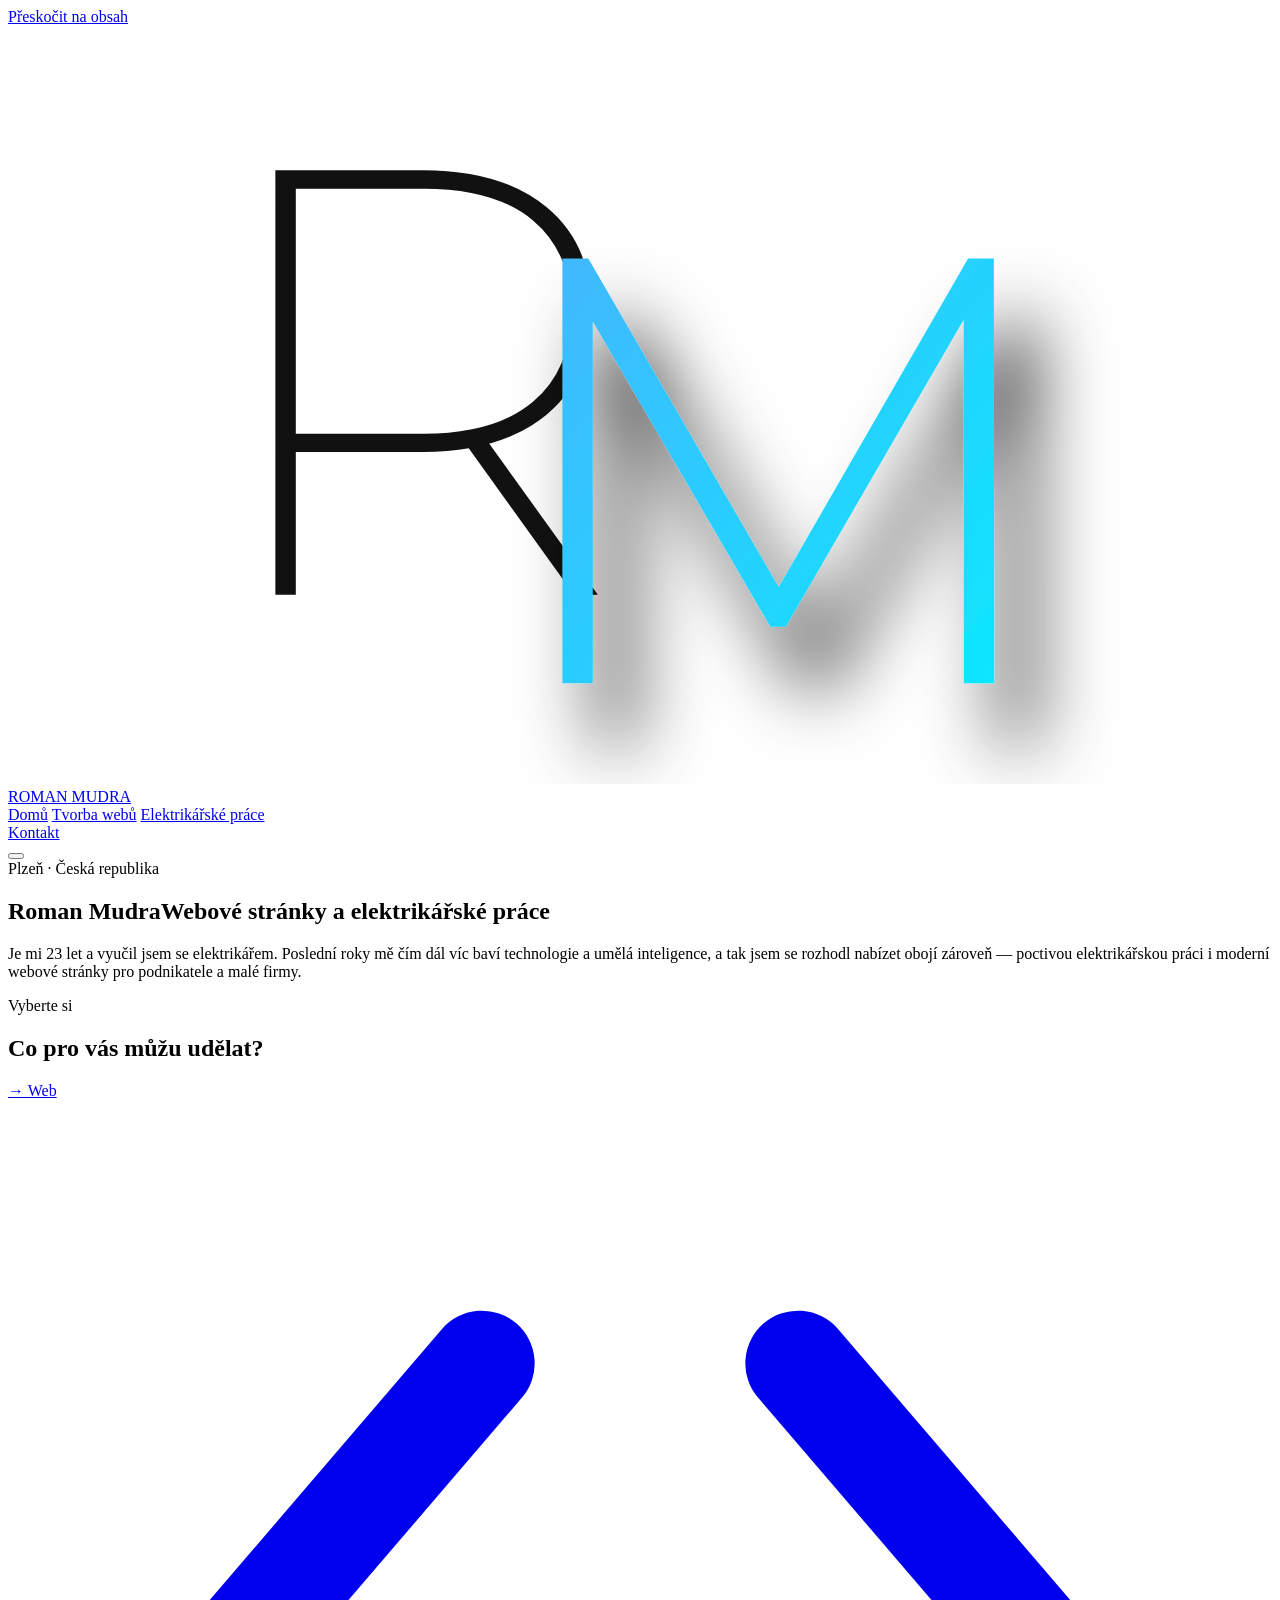
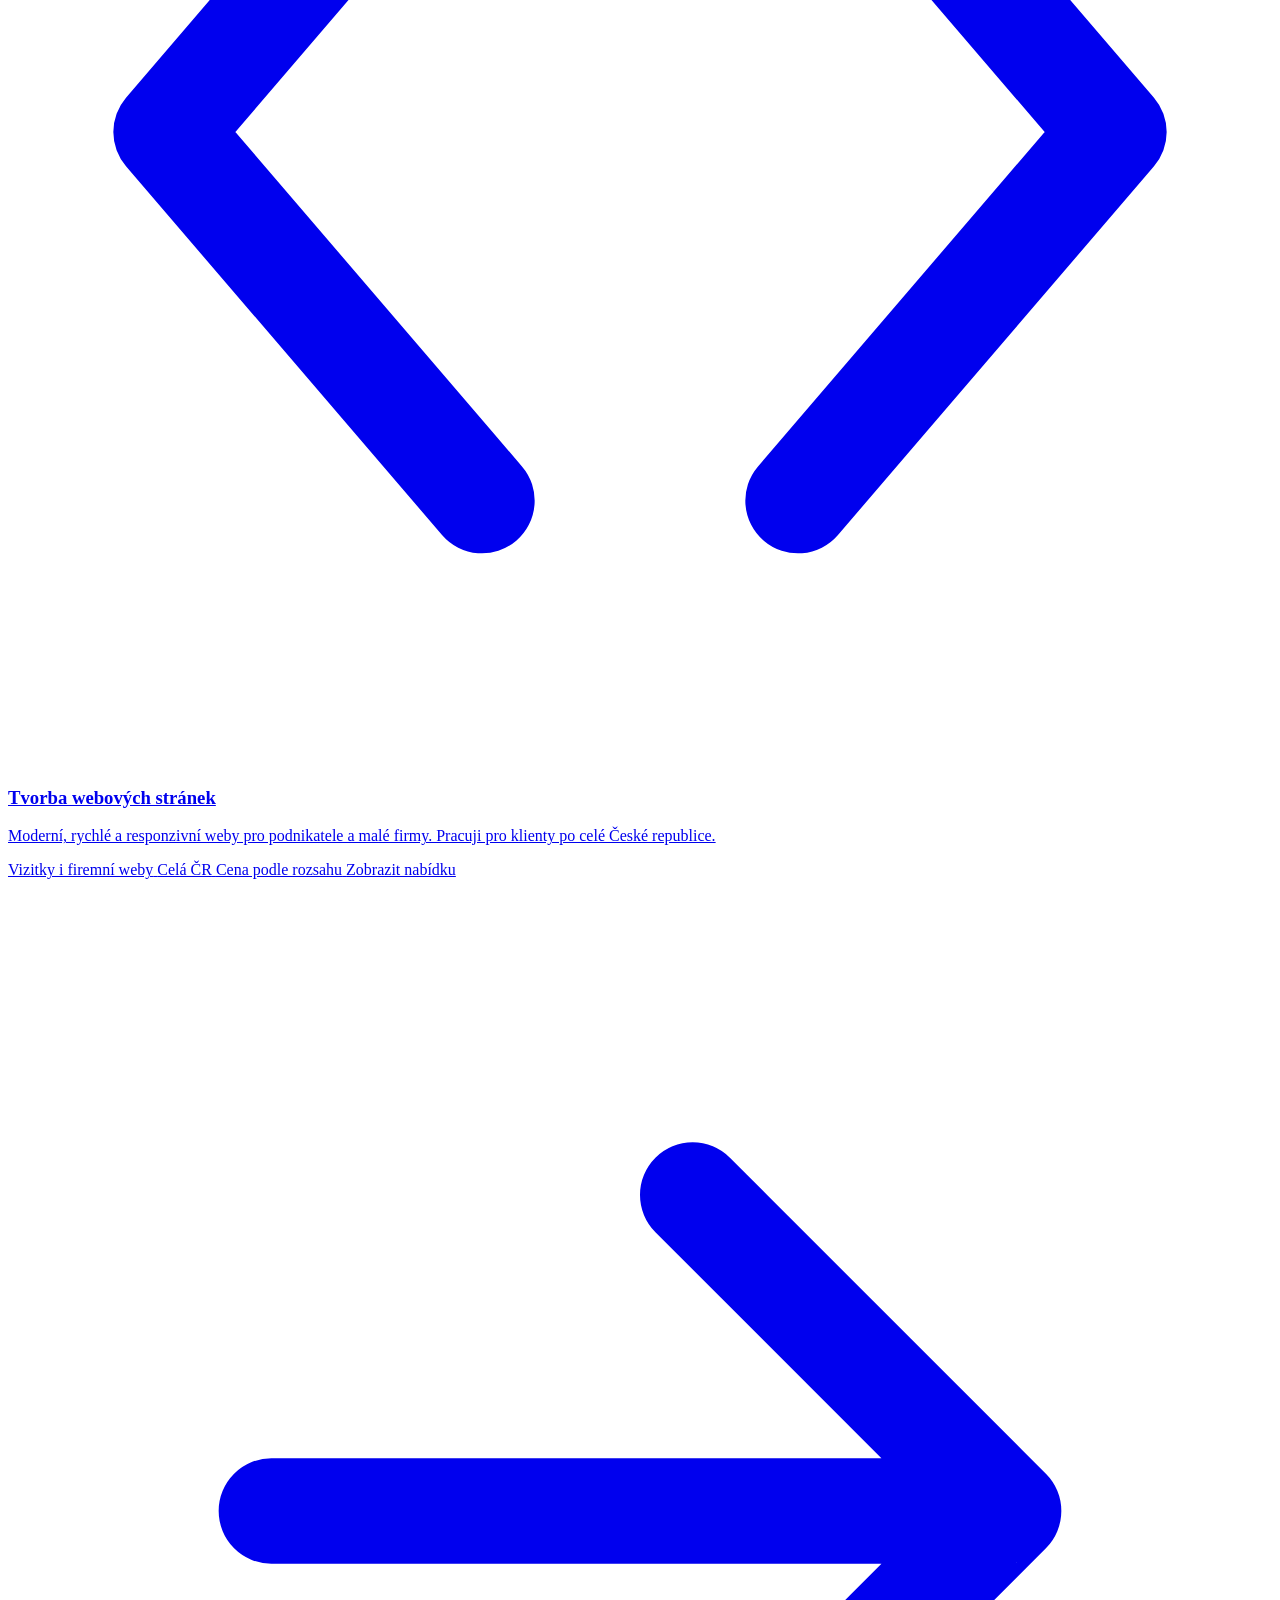
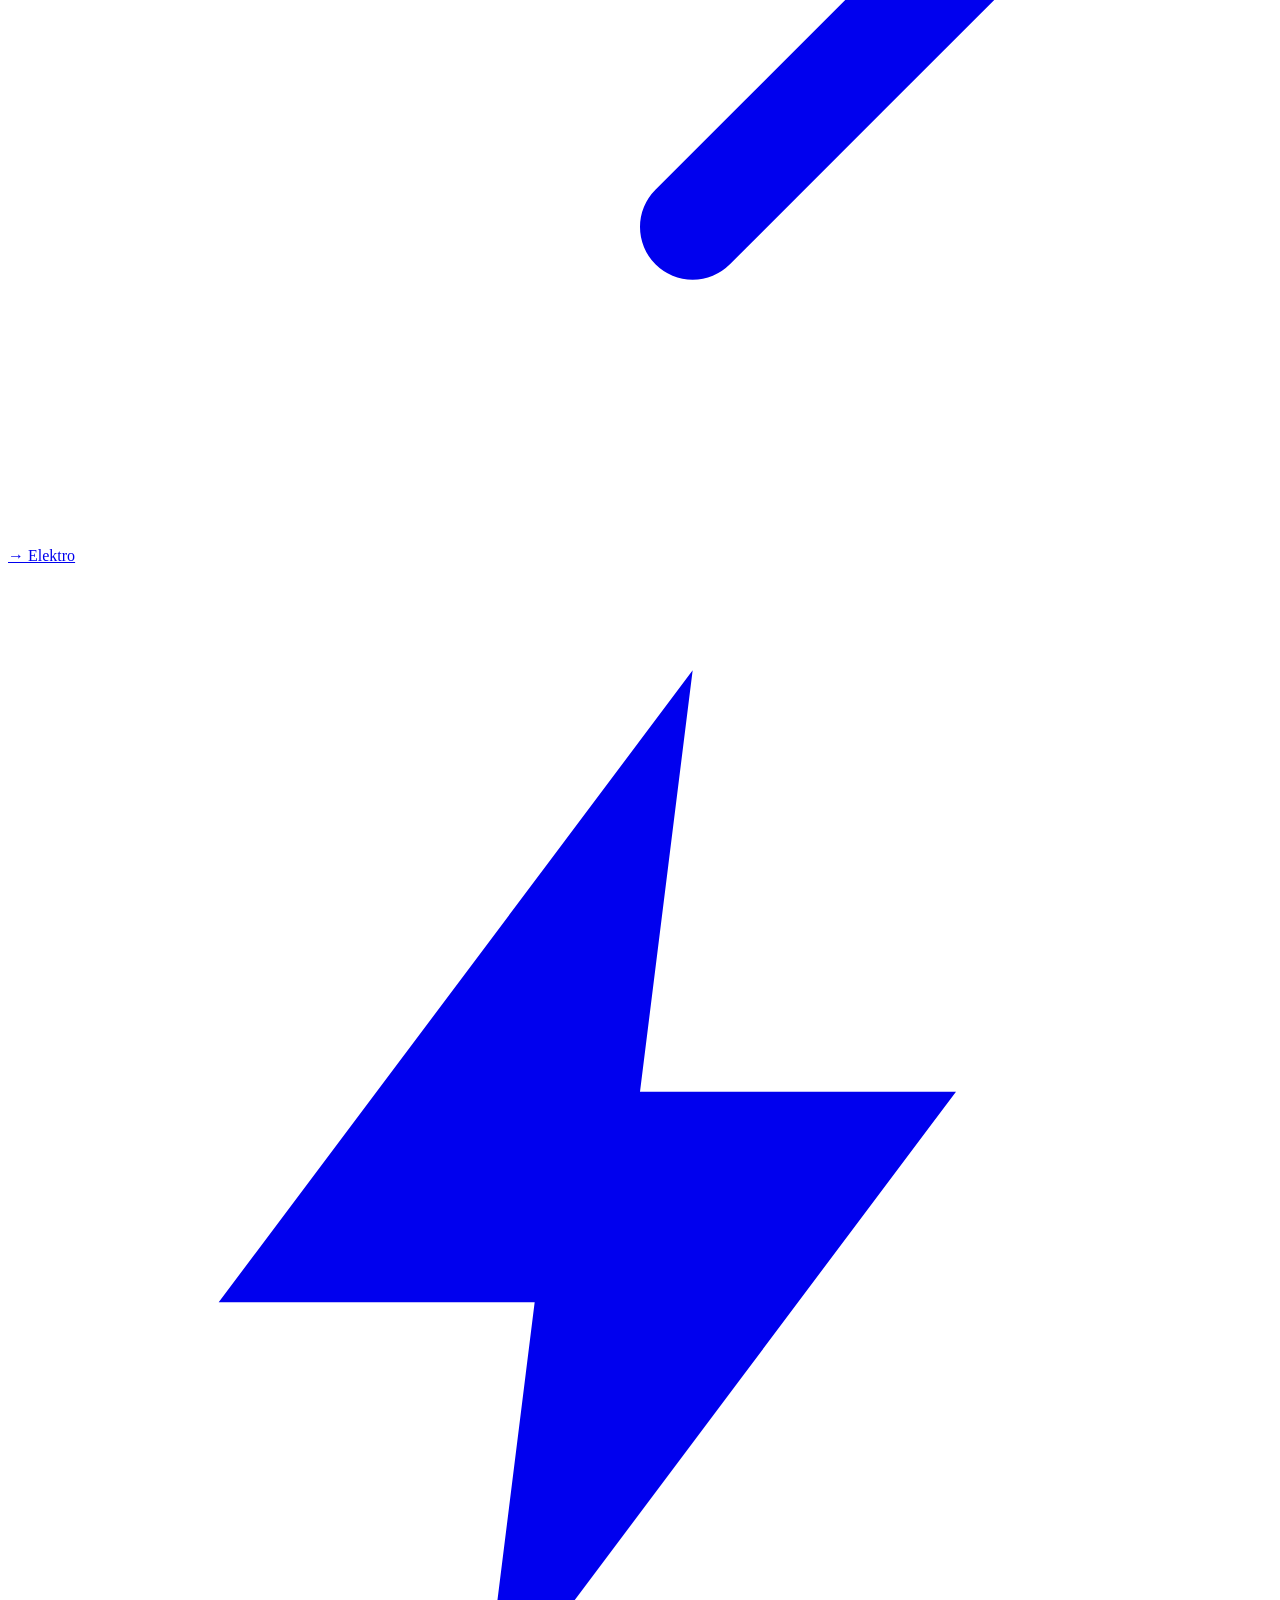
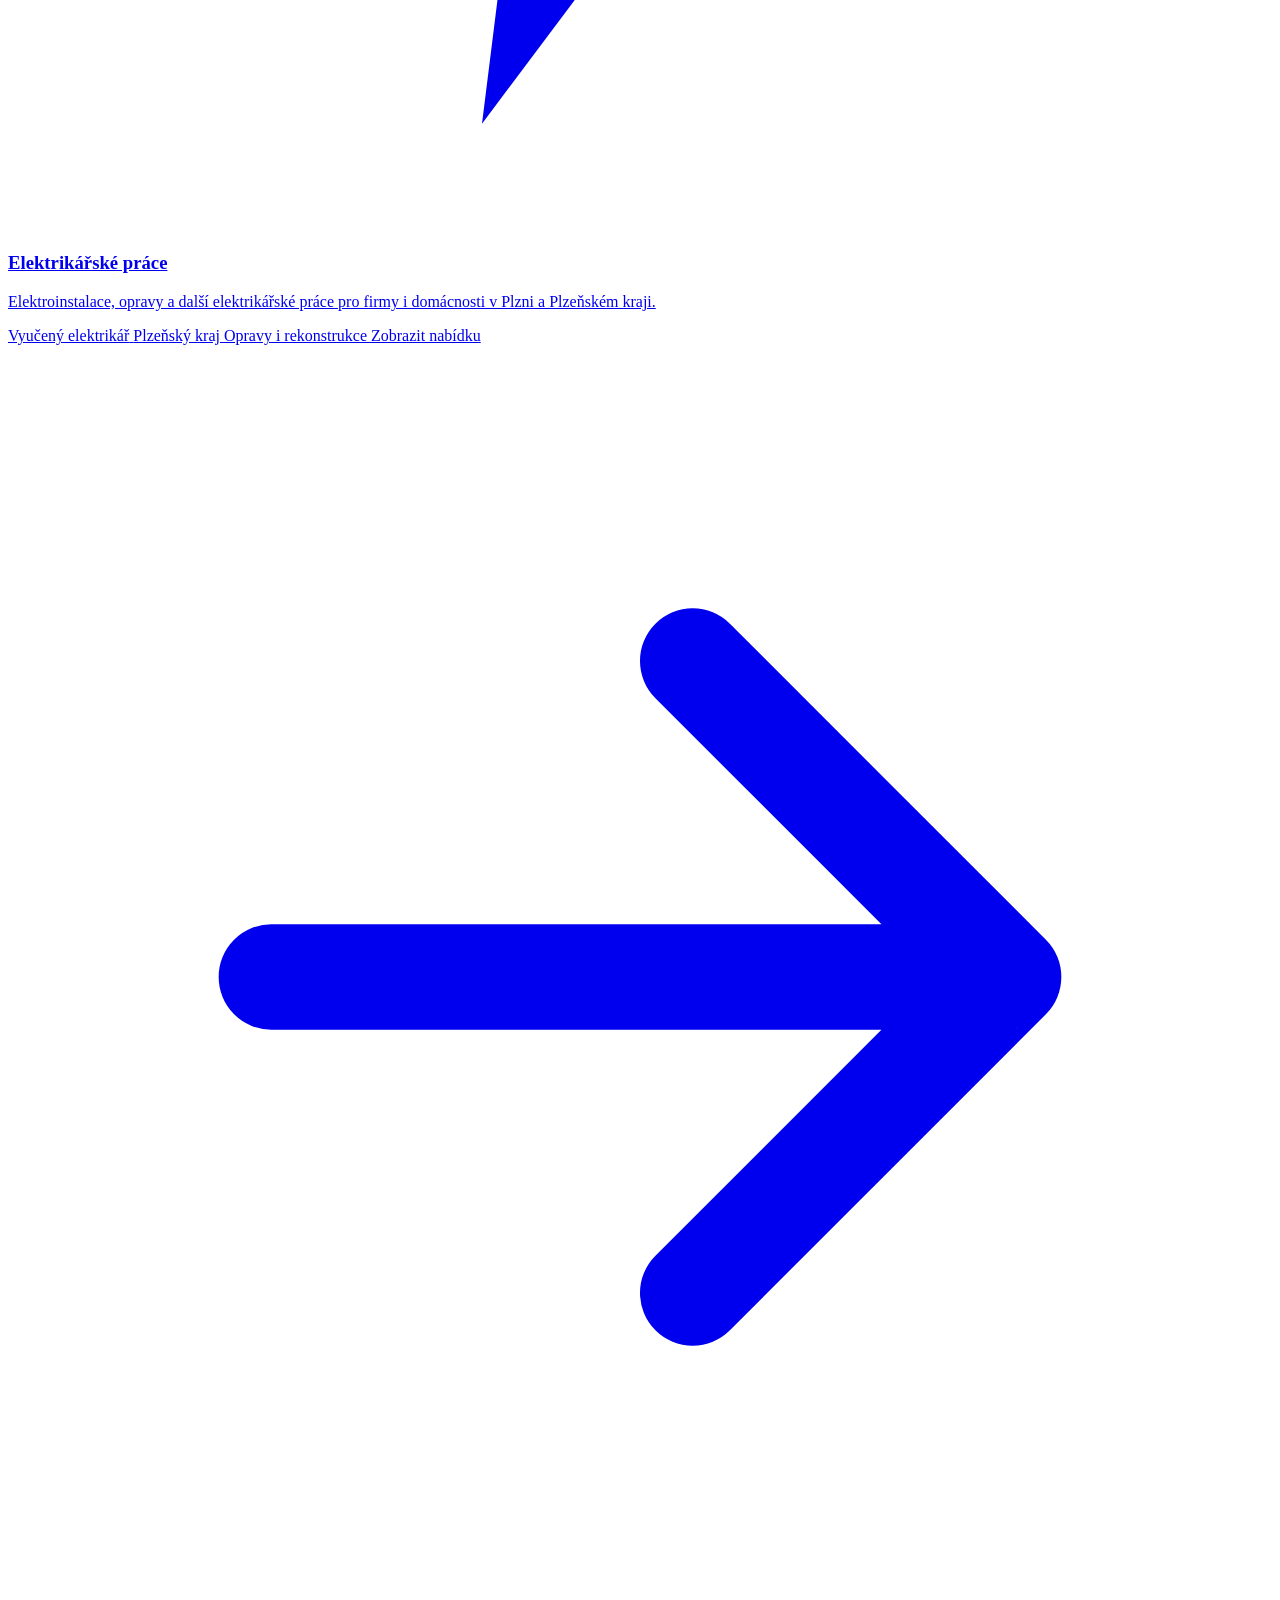
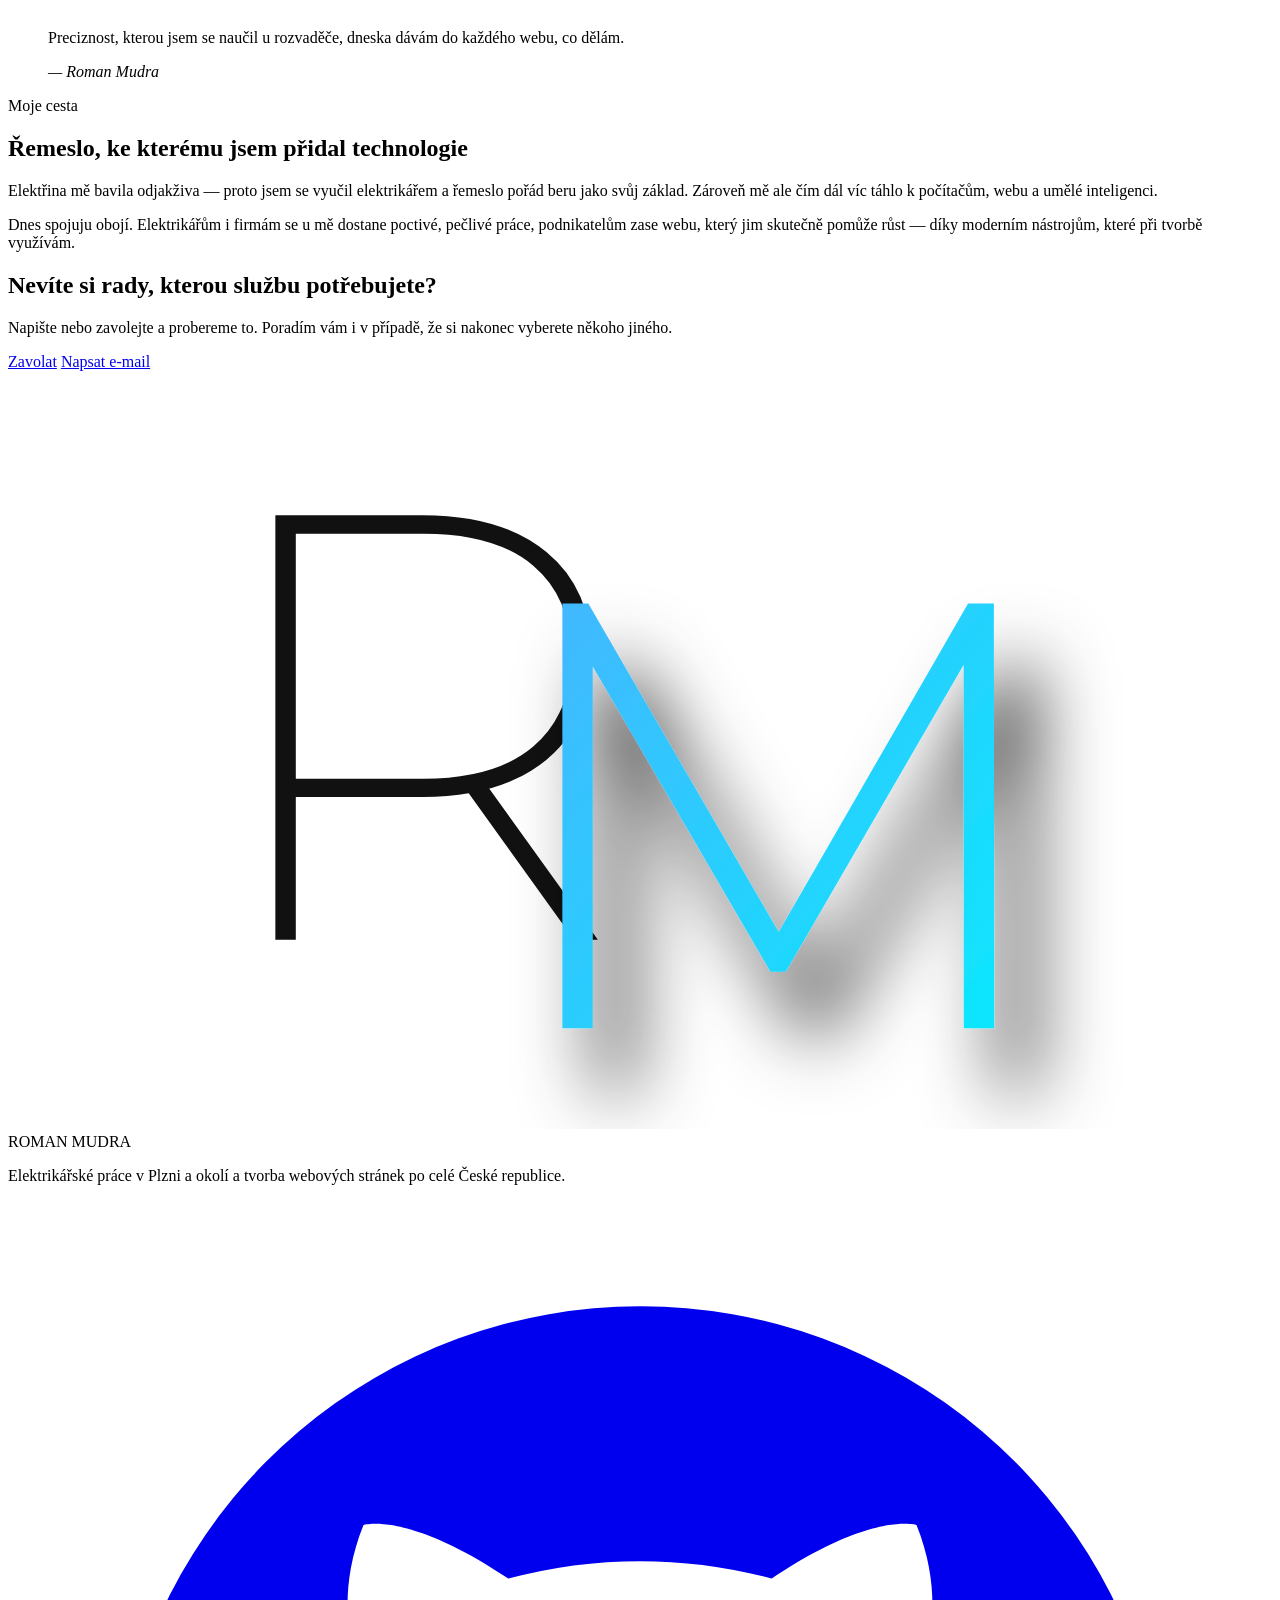
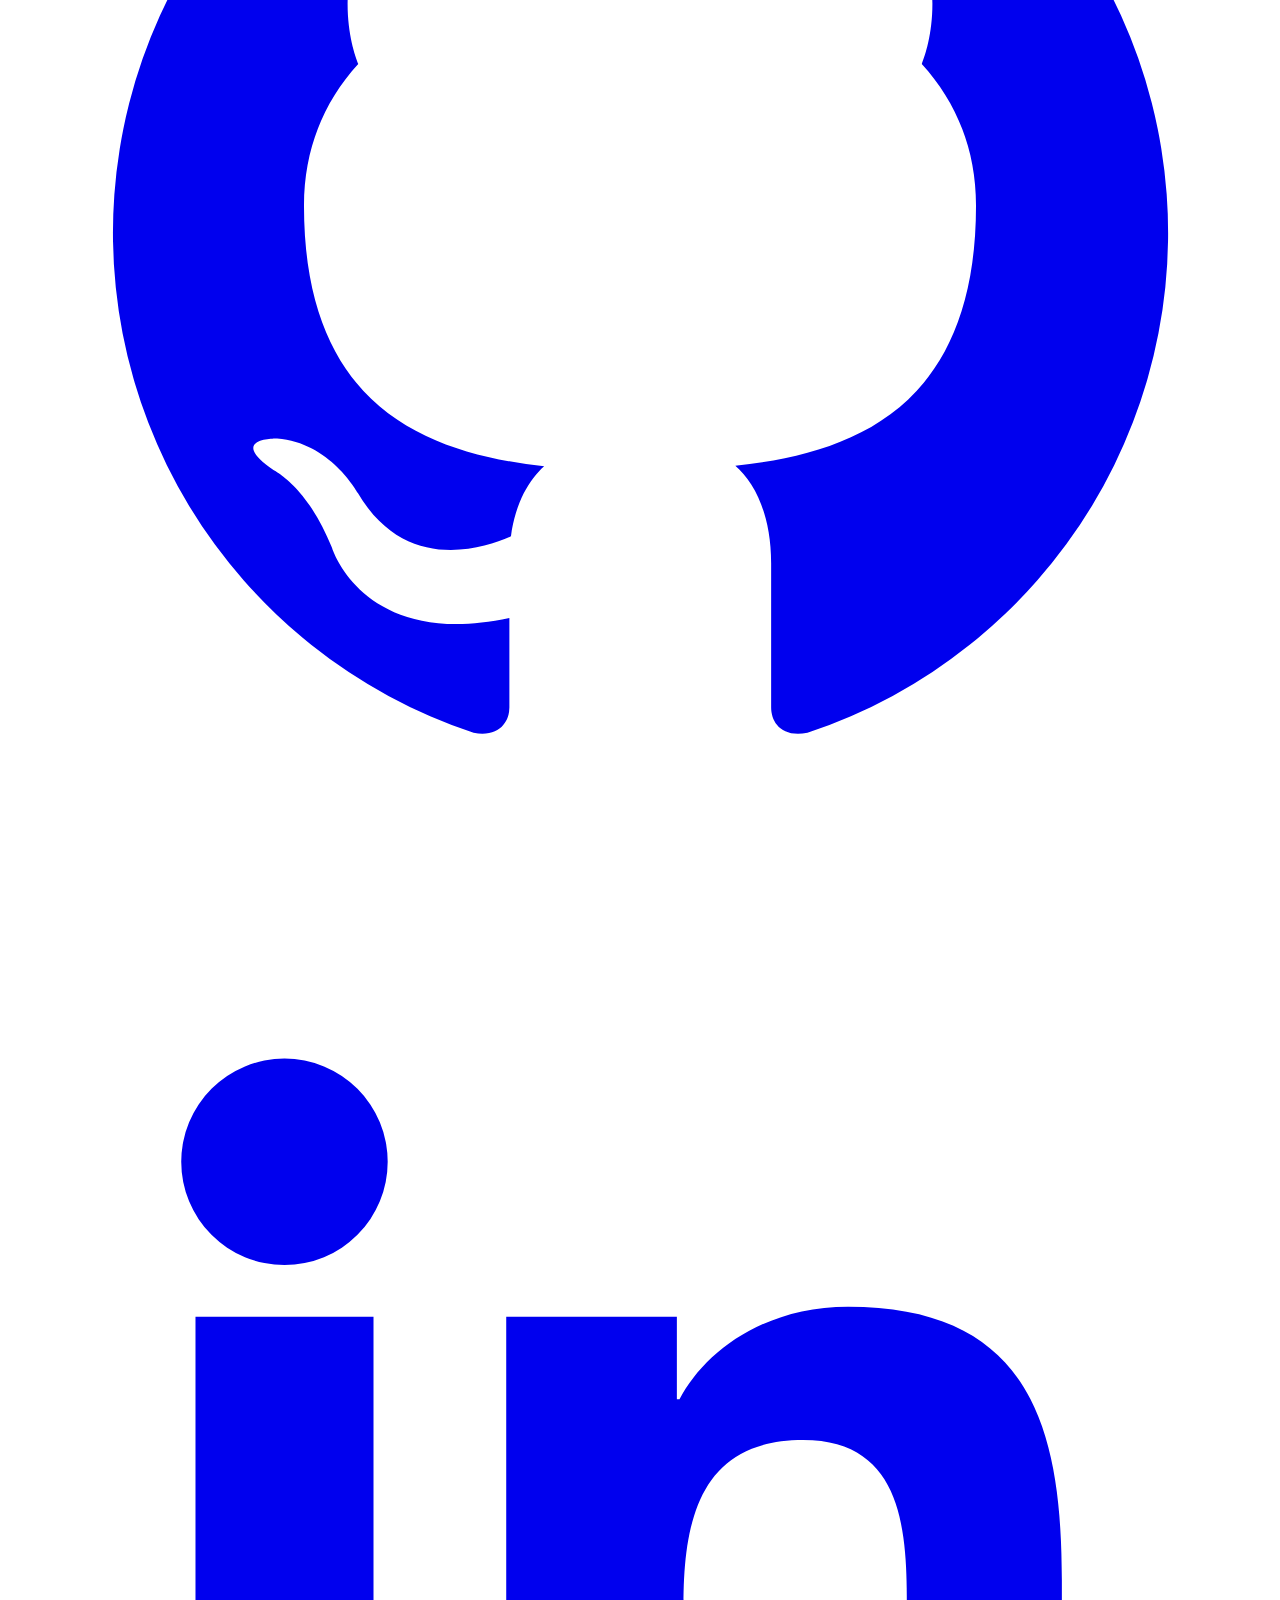
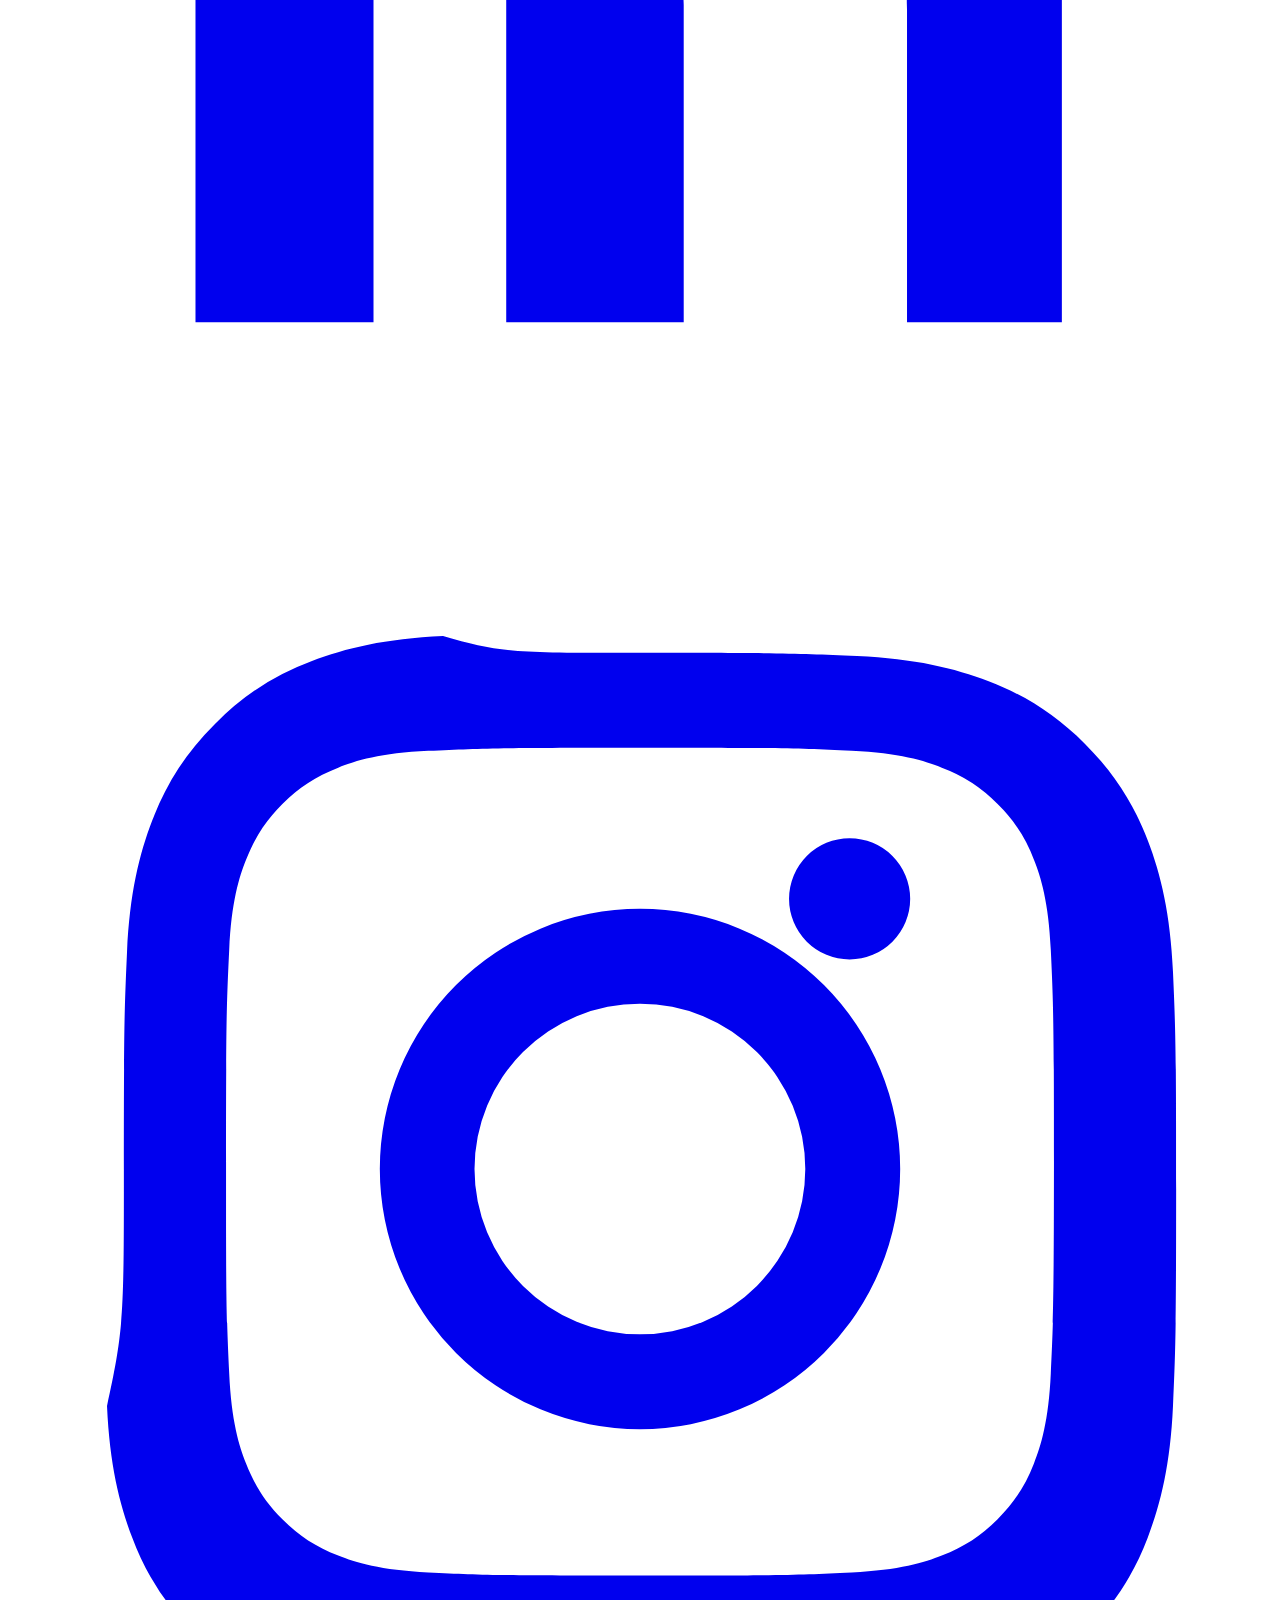
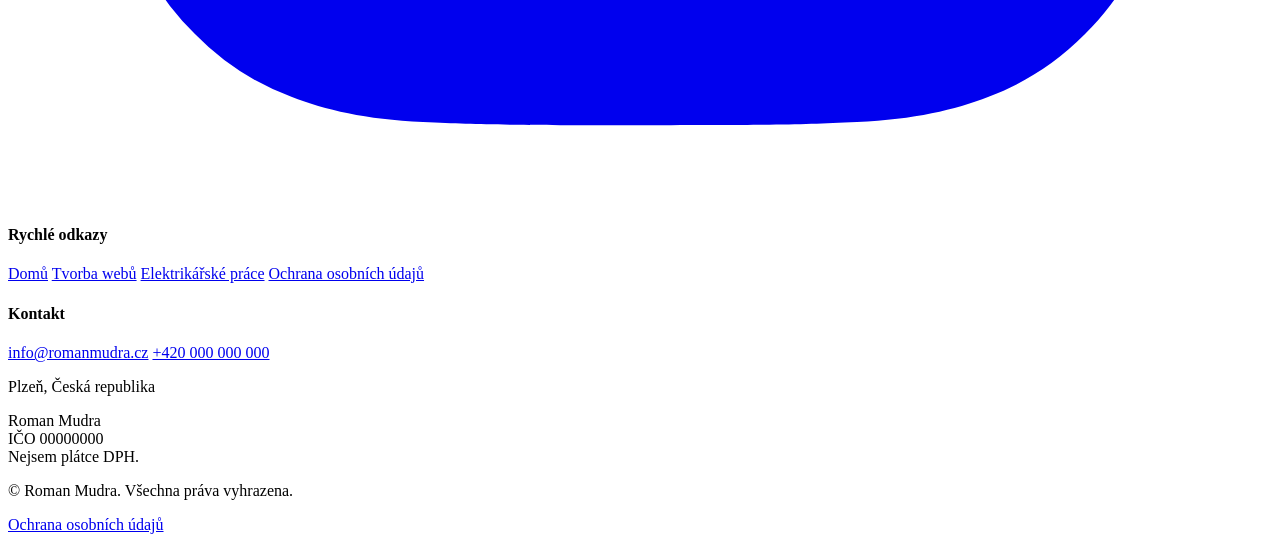
==== index.html @ 82a3da76 "Add files via upload" ====
<!DOCTYPE html>
<html lang="cs">
<head>
<meta charset="UTF-8">
<meta name="viewport" content="width=device-width, initial-scale=1.0">

<!-- ===================================================================
     NEŽ WEB PUSTÍŠ VEN, NAJDI A NAHRAĎ NA VŠECH STRÁNKÁCH:
       https://romanmudra.cz   → skutečná adresa webu
       info@romanmudra.cz      → skutečný e-mail
       +420 000 000 000        → skutečné telefonní číslo
       IČO 00000000            → skutečné IČO
       odkazy na sociální sítě v patičce (teď vedou na #)
     Kontaktní e-mail se nastavuje i v assets/skript.js
     =================================================================== -->

<title>Roman Mudra | Tvorba webových stránek a elektrikářské práce v Plzni</title>
<meta name="description" content="Roman Mudra – tvorba moderních webových stránek pro podnikatele a malé firmy po celé ČR a elektrikářské práce v Plzni a Plzeňském kraji.">
<link rel="canonical" href="https://romanmudra.cz/">
<meta name="theme-color" content="#0D6E9E">

<meta property="og:title" content="Roman Mudra | Tvorba webových stránek a elektrikářské práce">
<meta property="og:description" content="Weby pro podnikatele a malé firmy po celé ČR. Elektrikářské práce v Plzni a Plzeňském kraji.">
<meta property="og:type" content="website">
<meta property="og:locale" content="cs_CZ">
<meta property="og:url" content="https://romanmudra.cz/">
<meta property="og:image" content="https://romanmudra.cz/assets/nahled-web.png">
<meta property="og:image:width" content="1200">
<meta property="og:image:height" content="630">
<meta property="og:image:alt" content="Roman Mudra — webové stránky a elektrikářské práce">
<meta name="twitter:card" content="summary_large_image">

<link rel="icon" href="assets/favicon.svg" type="image/svg+xml">
<link rel="apple-touch-icon" href="assets/apple-touch-icon.png">

<link rel="preconnect" href="https://fonts.googleapis.com">
<link rel="preconnect" href="https://fonts.gstatic.com" crossorigin>
<link href="https://fonts.googleapis.com/css2?family=Montserrat:wght@200;300;400;500;600;700;800&display=swap" rel="stylesheet">
<link rel="stylesheet" href="assets/styl.css">

<script type="application/ld+json">
{
  "@context": "https://schema.org",
  "@graph": [
    {
      "@type": "Person",
      "@id": "https://romanmudra.cz/#roman",
      "name": "Roman Mudra",
      "jobTitle": "Elektrikář a tvůrce webových stránek",
      "url": "https://romanmudra.cz/",
      "email": "info@romanmudra.cz",
      "address": {
        "@type": "PostalAddress",
        "addressLocality": "Plzeň",
        "addressCountry": "CZ"
      }
    },
    {
      "@type": "ProfessionalService",
      "@id": "https://romanmudra.cz/#firma",
      "name": "Roman Mudra — webové stránky a elektrikářské práce",
      "description": "Tvorba webových stránek pro podnikatele a malé firmy po celé ČR a elektrikářské práce v Plzni a Plzeňském kraji.",
      "url": "https://romanmudra.cz/",
      "image": "https://romanmudra.cz/assets/nahled-web.png",
      "email": "info@romanmudra.cz",
      "telephone": "+420000000000",
      "founder": { "@id": "https://romanmudra.cz/#roman" },
      "address": {
        "@type": "PostalAddress",
        "addressLocality": "Plzeň",
        "addressRegion": "Plzeňský kraj",
        "addressCountry": "CZ"
      },
      "areaServed": [
        { "@type": "Country", "name": "Česká republika" },
        { "@type": "AdministrativeArea", "name": "Plzeňský kraj" }
      ],
      "priceRange": "$$",
      "hasOfferCatalog": {
        "@type": "OfferCatalog",
        "name": "Nabízené služby",
        "itemListElement": [
          {
            "@type": "Offer",
            "itemOffered": {
              "@type": "Service",
              "name": "Tvorba webových stránek",
              "url": "https://romanmudra.cz/tvorba-webu.html",
              "areaServed": { "@type": "Country", "name": "Česká republika" }
            }
          },
          {
            "@type": "Offer",
            "itemOffered": {
              "@type": "Service",
              "name": "Elektrikářské práce",
              "url": "https://romanmudra.cz/elektrikarske-prace.html",
              "areaServed": { "@type": "AdministrativeArea", "name": "Plzeňský kraj" }
            }
          }
        ]
      }
    }
  ]
}
</script>
</head>
<body>

<a class="skip-link" href="#obsah">Přeskočit na obsah</a>

<header class="site-header">
  <div class="container header-inner">
    <a href="index.html" class="logo" aria-label="Roman Mudra — domů">
      <svg class="logo-mark" viewBox="0 0 100 60" role="img" aria-label="RM">
        <defs>
          <linearGradient id="lgBlueHead" x1="0%" y1="0%" x2="100%" y2="100%"><stop offset="0%" stop-color="#4facfe"/><stop offset="100%" stop-color="#00f2fe"/></linearGradient>
          <filter id="lsBlueHead" x="-20%" y="-20%" width="140%" height="140%"><feDropShadow dx="3" dy="5" stdDeviation="3" flood-color="#000000" flood-opacity="0.9"/></filter>
        </defs>
        <text x="15" y="45" font-family="Montserrat, sans-serif" font-weight="200" font-size="48" fill="#111111">R</text>
        <text x="38" y="52" font-family="Montserrat, sans-serif" font-weight="300" font-size="48" fill="url(#lgBlueHead)" filter="url(#lsBlueHead)">M</text>
      </svg>
      <span class="logo-wordmark">
        <span class="logo-word-roman">ROMAN</span>
        <span class="logo-word-mudra">MUDRA</span>
      </span>
    </a>
    <nav class="site-nav" id="siteNav" aria-label="Hlavní navigace">
      <div class="nav-links">
        <a href="index.html" class="nav-link">Domů</a>
        <a href="tvorba-webu.html" class="nav-link">Tvorba webů</a>
        <a href="elektrikarske-prace.html" class="nav-link">Elektrikářské práce</a>
      </div>
      <a href="#kontakt" class="btn btn-primary btn-small">Kontakt</a>
    </nav>
    <button class="nav-toggle" id="navToggle" aria-label="Otevřít menu" aria-expanded="false" aria-controls="siteNav">
      <span></span><span></span><span></span>
    </button>
  </div>
</header>

<main id="obsah">

  <!-- HERO -->
  <section class="hero container">
    <span class="eyebrow">Plzeň · Česká republika</span>
    <h1 class="hero-title">Roman Mudra<span class="hero-title-sub">Webové stránky a elektrikářské práce</span></h1>
    <p class="hero-text">Je mi 23 let a vyučil jsem se elektrikářem. Poslední roky mě čím dál víc baví technologie a umělá inteligence, a tak jsem se rozhodl nabízet obojí zároveň — poctivou elektrikářskou práci i moderní webové stránky pro podnikatele a malé firmy.</p>
  </section>

  <!-- ROZCESTNÍK -->
  <section class="container" aria-labelledby="rozcestnik-nadpis">
    <div class="section-head reveal">
      <span class="eyebrow eyebrow--muted">Vyberte si</span>
      <h2 id="rozcestnik-nadpis">Co pro vás můžu udělat?</h2>
    </div>
    <div class="tiles">
      <a href="tvorba-webu.html" class="tile tile--web reveal">
        <span class="tile-tag">→ Web</span>
        <svg class="tile-icon" viewBox="0 0 24 24" aria-hidden="true">
          <path d="M9 5 3 12l6 7M15 5l6 7-6 7" stroke="currentColor" stroke-width="2" stroke-linecap="round" stroke-linejoin="round" fill="none"/>
        </svg>
        <h3 class="tile-title">Tvorba webových stránek</h3>
        <p class="tile-desc">Moderní, rychlé a responzivní weby pro podnikatele a malé firmy. Pracuji pro klienty po celé České republice.</p>
        <span class="tile-points">
          <span class="tile-point">Vizitky i firemní weby</span>
          <span class="tile-point">Celá ČR</span>
          <span class="tile-point">Cena podle rozsahu</span>
        </span>
        <span class="tile-cta">Zobrazit nabídku
          <svg viewBox="0 0 24 24" aria-hidden="true"><path d="M5 12h14M13 6l6 6-6 6" stroke="currentColor" stroke-width="2" stroke-linecap="round" stroke-linejoin="round" fill="none"/></svg>
        </span>
      </a>
      <a href="elektrikarske-prace.html" class="tile tile--electro reveal">
        <span class="tile-tag">→ Elektro</span>
        <svg class="tile-icon" viewBox="0 0 24 24" aria-hidden="true">
          <path d="M13 2 4 14h6l-1 8 9-12h-6l1-8Z" fill="currentColor"/>
        </svg>
        <h3 class="tile-title">Elektrikářské práce</h3>
        <p class="tile-desc">Elektroinstalace, opravy a další elektrikářské práce pro firmy i domácnosti v Plzni a Plzeňském kraji.</p>
        <span class="tile-points">
          <span class="tile-point">Vyučený elektrikář</span>
          <span class="tile-point">Plzeňský kraj</span>
          <span class="tile-point">Opravy i rekonstrukce</span>
        </span>
        <span class="tile-cta">Zobrazit nabídku
          <svg viewBox="0 0 24 24" aria-hidden="true"><path d="M5 12h14M13 6l6 6-6 6" stroke="currentColor" stroke-width="2" stroke-linecap="round" stroke-linejoin="round" fill="none"/></svg>
        </span>
      </a>
    </div>
  </section>

  <!-- CITÁT -->
  <section class="section">
    <div class="container">
      <blockquote class="pull-quote reveal">
        <p>Preciznost, kterou jsem se naučil u rozvaděče, dneska dávám do každého webu, co dělám.</p>
        <cite>— Roman Mudra</cite>
      </blockquote>
    </div>
  </section>

  <!-- MOJE CESTA -->
  <section class="section section--alt" aria-labelledby="cesta-nadpis">
    <div class="container container--narrow">
      <div class="about-text reveal">
        <span class="eyebrow eyebrow--muted">Moje cesta</span>
        <h2 id="cesta-nadpis" class="block-head">Řemeslo, ke kterému jsem přidal technologie</h2>
        <p>Elektřina mě bavila odjakživa — proto jsem se vyučil elektrikářem a řemeslo pořád beru jako svůj základ. Zároveň mě ale čím dál víc táhlo k počítačům, webu a umělé inteligenci.</p>
        <p>Dnes spojuju obojí. Elektrikářům i firmám se u mě dostane poctivé, pečlivé práce, podnikatelům zase webu, který jim skutečně pomůže růst — díky moderním nástrojům, které při tvorbě využívám.</p>
      </div>
    </div>
  </section>

  <!-- KONTAKT / VÝZVA -->
  <section class="section" id="kontakt" aria-labelledby="kontakt-nadpis">
    <div class="container">
      <div class="cta-band reveal">
        <h2 id="kontakt-nadpis">Nevíte si rady, kterou službu potřebujete?</h2>
        <p>Napište nebo zavolejte a probereme to. Poradím vám i v případě, že si nakonec vyberete někoho jiného.</p>
        <div class="hero-actions">
          <a href="tel:+420000000000" class="btn btn-primary">Zavolat</a>
          <a href="mailto:info@romanmudra.cz" class="btn btn-ghost">Napsat e-mail</a>
        </div>
      </div>
    </div>
  </section>

</main>

<footer class="site-footer">
  <div class="container footer-inner">
    <div class="footer-brand">
      <div class="logo" aria-label="Roman Mudra">
        <svg class="logo-mark" viewBox="0 0 100 60" role="img" aria-label="RM">
          <defs>
            <linearGradient id="lgBlueFoot" x1="0%" y1="0%" x2="100%" y2="100%"><stop offset="0%" stop-color="#4facfe"/><stop offset="100%" stop-color="#00f2fe"/></linearGradient>
            <filter id="lsBlueFoot" x="-20%" y="-20%" width="140%" height="140%"><feDropShadow dx="3" dy="5" stdDeviation="3" flood-color="#000000" flood-opacity="0.9"/></filter>
          </defs>
          <text x="15" y="45" font-family="Montserrat, sans-serif" font-weight="200" font-size="48" fill="#111111">R</text>
          <text x="38" y="52" font-family="Montserrat, sans-serif" font-weight="300" font-size="48" fill="url(#lgBlueFoot)" filter="url(#lsBlueFoot)">M</text>
        </svg>
        <span class="logo-wordmark">
          <span class="logo-word-roman">ROMAN</span>
          <span class="logo-word-mudra">MUDRA</span>
        </span>
      </div>
      <p>Elektrikářské práce v Plzni a okolí a tvorba webových stránek po celé České republice.</p>
      <div class="footer-social">
        <a href="#" aria-label="GitHub"><svg viewBox="0 0 24 24" aria-hidden="true"><path fill="currentColor" d="M12 2a10 10 0 0 0-3.16 19.49c.5.09.68-.22.68-.48v-1.7c-2.78.6-3.37-1.34-3.37-1.34-.46-1.16-1.11-1.47-1.11-1.47-.9-.62.07-.6.07-.6 1 .07 1.53 1.03 1.53 1.03.89 1.52 2.34 1.08 2.91.83.09-.65.35-1.08.63-1.33-2.22-.25-4.56-1.11-4.56-4.95 0-1.09.39-1.99 1.03-2.69-.1-.25-.45-1.27.1-2.64 0 0 .84-.27 2.75 1.02a9.6 9.6 0 0 1 5 0c1.91-1.29 2.75-1.02 2.75-1.02.55 1.37.2 2.39.1 2.64.64.7 1.03 1.6 1.03 2.69 0 3.85-2.34 4.7-4.57 4.94.36.31.68.92.68 1.85v2.74c0 .26.18.58.69.48A10 10 0 0 0 12 2Z"/></svg></a>
        <a href="#" aria-label="LinkedIn"><svg viewBox="0 0 24 24" aria-hidden="true"><path fill="currentColor" d="M6.94 8.5H3.56V20h3.38V8.5ZM5.25 3.6a1.96 1.96 0 1 0 0 3.92 1.96 1.96 0 0 0 0-3.92ZM20.44 20h-3.37v-5.93c0-1.41-.03-3.23-1.97-3.23-1.97 0-2.27 1.54-2.27 3.13V20H9.46V8.5h3.24v1.57h.05c.45-.86 1.56-1.76 3.2-1.76 3.43 0 4.06 2.26 4.06 5.19V20Z"/></svg></a>
        <a href="#" aria-label="Instagram"><svg viewBox="0 0 24 24" aria-hidden="true"><path fill="currentColor" d="M12 2.2c2.7 0 3 .01 4.12.06 1.1.05 1.85.23 2.5.48.68.26 1.26.62 1.83 1.19.57.57.93 1.15 1.19 1.83.25.65.43 1.4.48 2.5.05 1.12.06 1.42.06 4.12s-.01 3-.06 4.12c-.05 1.1-.23 1.85-.48 2.5-.26.68-.62 1.26-1.19 1.83-.57.57-1.15.93-1.83 1.19-.65.25-1.4.43-2.5.48-1.12.05-1.42.06-4.12.06s-3-.01-4.12-.06c-1.1-.05-1.85-.23-2.5-.48a4.94 4.94 0 0 1-1.83-1.19 4.94 4.94 0 0 1-1.19-1.83c-.25-.65-.43-1.4-.48-2.5C2.21 15 2.2 14.7 2.2 12s.01-3 .06-4.12c.05-1.1.23-1.85.48-2.5.26-.68.62-1.26 1.19-1.83A4.94 4.94 0 0 1 5.76 2.36c.65-.25 1.4-.43 2.5-.48C9.38 2.21 9.7 2.2 12 2.2Zm0 1.8c-2.66 0-2.97.01-4.02.06-.9.04-1.39.19-1.71.32-.43.17-.74.37-1.06.69-.32.32-.52.63-.69 1.06-.13.32-.28.81-.32 1.71-.05 1.05-.06 1.36-.06 4.02s.01 2.97.06 4.02c.04.9.19 1.39.32 1.71.17.43.37.74.69 1.06.32.32.63.52 1.06.69.32.13.81.28 1.71.32 1.05.05 1.36.06 4.02.06s2.97-.01 4.02-.06c.9-.04 1.39-.19 1.71-.32.43-.17.74-.37 1.06-.69.32-.32.52-.63.69-1.06.13-.32.28-.81.32-1.71.05-1.05.06-1.36.06-4.02s-.01-2.97-.06-4.02c-.04-.9-.19-1.39-.32-1.71a2.85 2.85 0 0 0-.69-1.06 2.85 2.85 0 0 0-1.06-.69c-.32-.13-.81-.28-1.71-.32-1.05-.05-1.36-.06-4.02-.06Zm0 3.06a4.94 4.94 0 1 1 0 9.88 4.94 4.94 0 0 1 0-9.88Zm0 1.8a3.14 3.14 0 1 0 0 6.28 3.14 3.14 0 0 0 0-6.28Zm5.13-1.99a1.15 1.15 0 1 1-2.3 0 1.15 1.15 0 0 1 2.3 0Z"/></svg></a>
      </div>
    </div>
    <div class="footer-links">
      <h4>Rychlé odkazy</h4>
      <a href="index.html">Domů</a>
      <a href="tvorba-webu.html">Tvorba webů</a>
      <a href="elektrikarske-prace.html">Elektrikářské práce</a>
      <a href="zasady-ochrany-osobnich-udaju.html">Ochrana osobních údajů</a>
    </div>
    <div class="footer-contact">
      <h4>Kontakt</h4>
      <a href="mailto:info@romanmudra.cz">info@romanmudra.cz</a>
      <a href="tel:+420000000000">+420 000 000 000</a>
      <p>Plzeň, Česká republika</p>
      <p class="footer-legal">Roman Mudra<br>IČO 00000000<br>Nejsem plátce DPH.</p>
    </div>
  </div>
  <div class="container footer-bottom">
    <p>&copy; <span data-year></span> Roman Mudra. Všechna práva vyhrazena.</p>
    <p><a href="zasady-ochrany-osobnich-udaju.html">Ochrana osobních údajů</a></p>
  </div>
</footer>

<script src="assets/skript.js"></script>
</body>
</html>
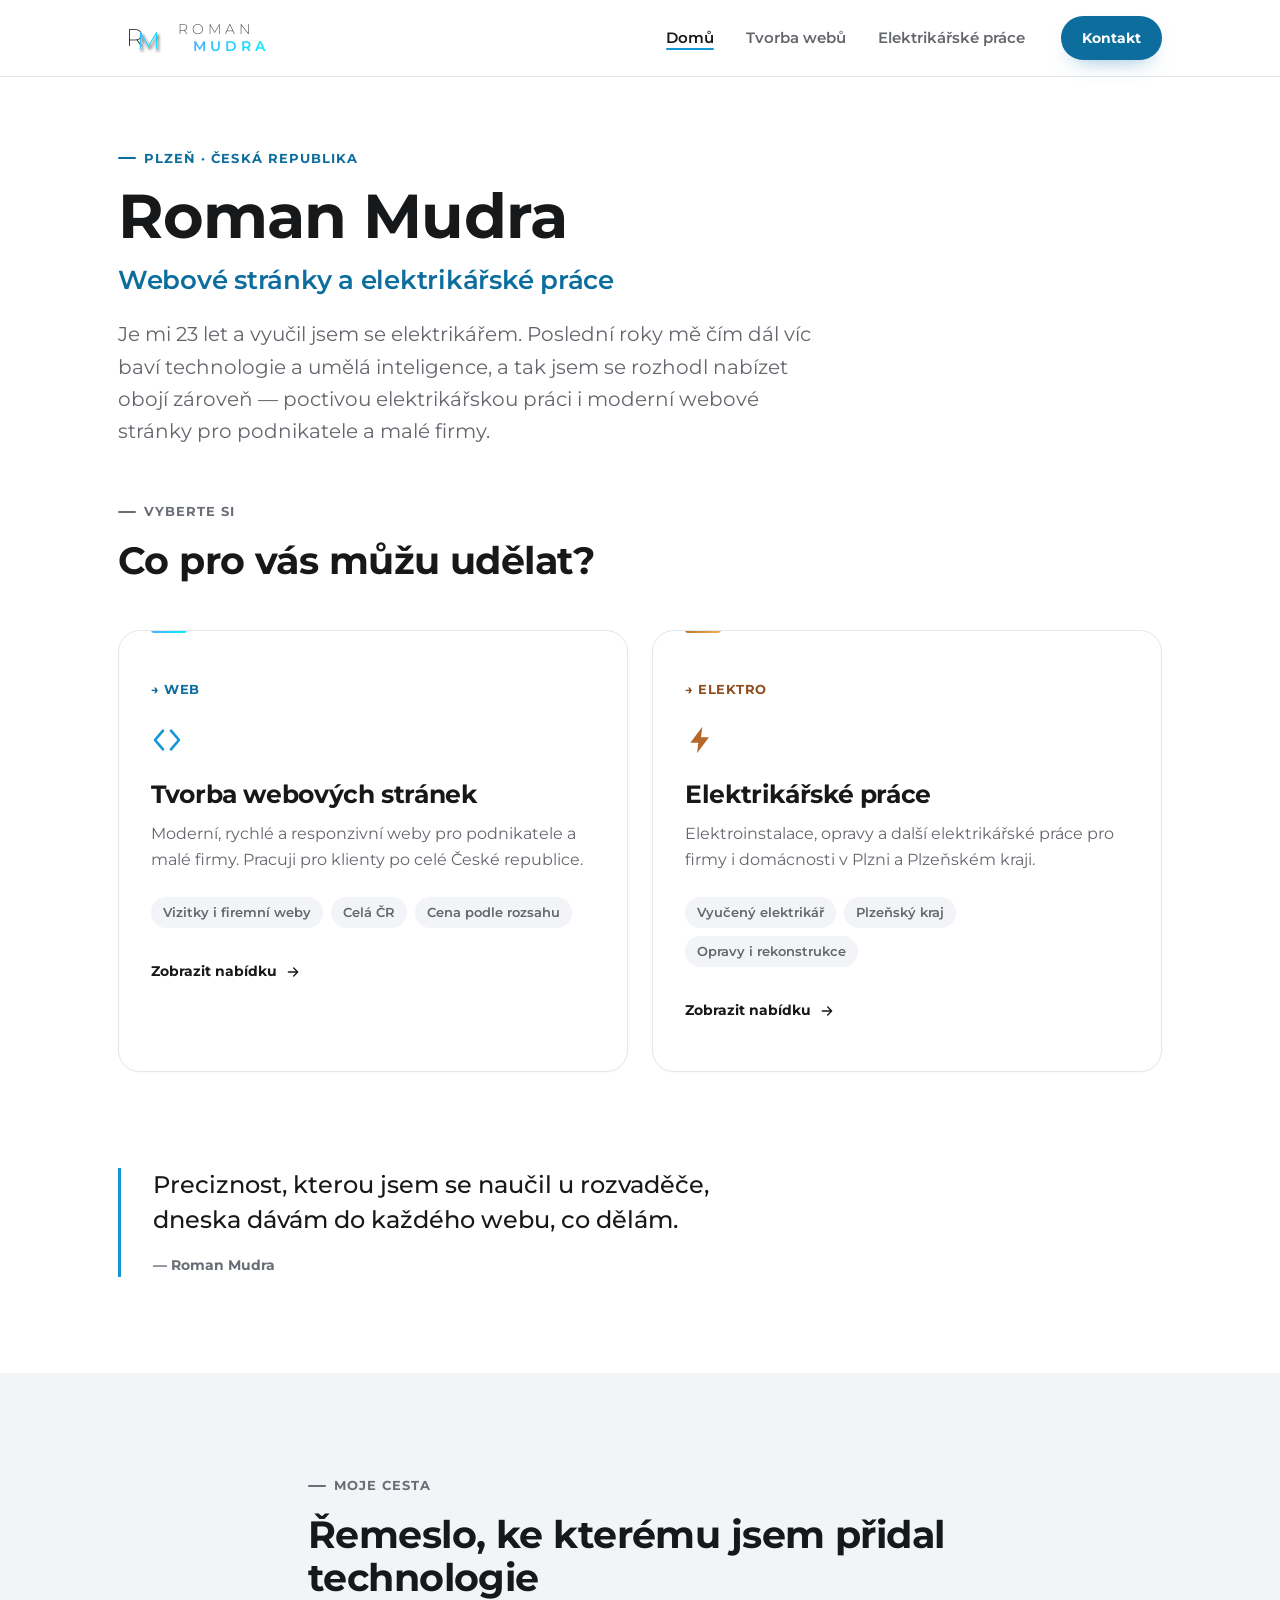
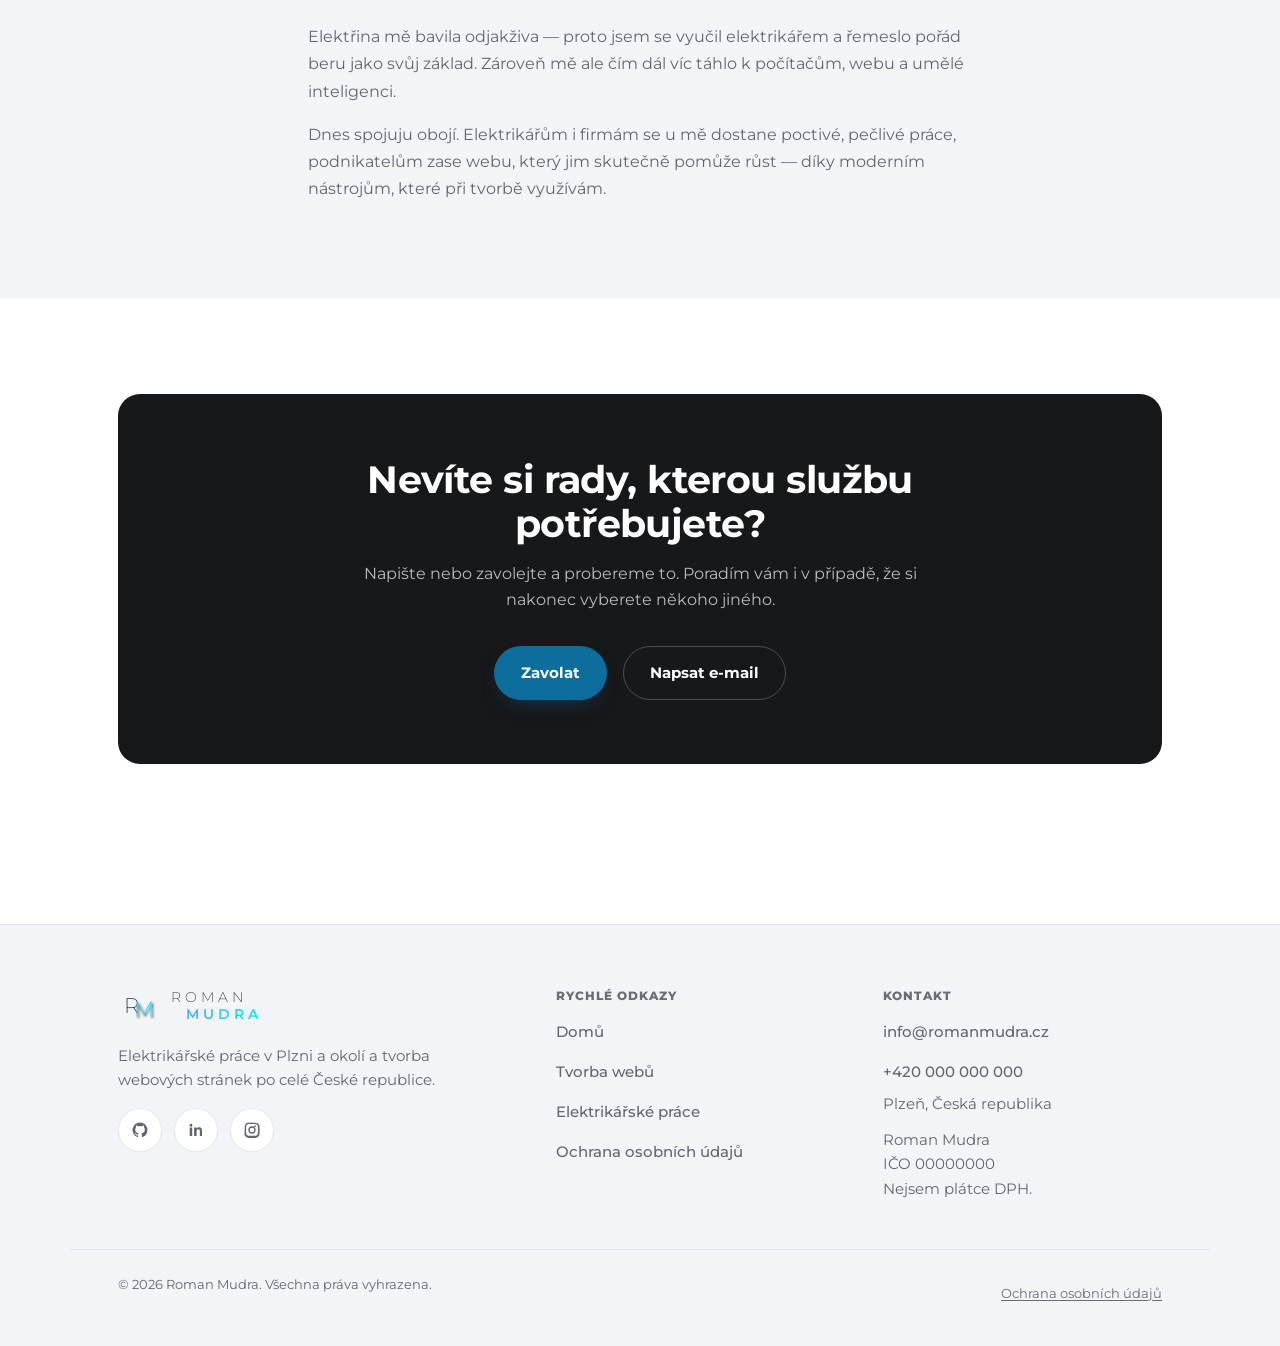
==== commit e7518c10: "Add files via upload" ====
--- a/index.html
+++ b/index.html
@@ -30,8 +30,8 @@
 <meta property="og:image:alt" content="Roman Mudra — webové stránky a elektrikářské práce">
 <meta name="twitter:card" content="summary_large_image">
 
-<link rel="icon" href="assets/favicon.svg" type="image/svg+xml">
-<link rel="apple-touch-icon" href="assets/apple-touch-icon.png">
+<link rel="icon" href="assets/favicon.svg?v=3" type="image/svg+xml">
+<link rel="apple-touch-icon" href="assets/apple-touch-icon.png?v=3">
 
 <link rel="preconnect" href="https://fonts.googleapis.com">
 <link rel="preconnect" href="https://fonts.gstatic.com" crossorigin>
--- a/assets/styl.css
+++ b/assets/styl.css
@@ -0,0 +1,473 @@
+/* =========================================================
+   Roman Mudra — osobní brand
+   Sdílený styl pro všechny stránky webu.
+
+   Barvy vychází z loga: uhlově šedé "R", modro-tyrkysový
+   gradient "M" (#4facfe -> #00f2fe). Modrá je hlavní barva
+   webu (Domů, Tvorba webů). Na elektrikářské podstránce je
+   logo i akcenty přebarvené do měděné — stejná značka,
+   jiný odstín pro obor.
+
+   Pozn. ke kontrastu: --brand a --copper slouží k rámečkům,
+   ikonám a linkám. Pro pozadí tlačítek s bílým textem se
+   používají tmavší --brand-strong / --copper-strong, aby
+   text splnil kontrastní poměr 4,5:1 (WCAG AA).
+   ========================================================= */
+
+*, *::before, *::after { box-sizing: border-box; }
+* { margin: 0; padding: 0; }
+html { scroll-behavior: smooth; }
+@media (prefers-reduced-motion: reduce) {
+  html { scroll-behavior: auto; }
+  *, *::before, *::after { animation-duration: 0.01ms !important; animation-iteration-count: 1 !important; transition-duration: 0.01ms !important; scroll-behavior: auto !important; }
+}
+img, svg { display: block; max-width: 100%; }
+a { color: inherit; text-decoration: none; }
+button { font: inherit; color: inherit; background: none; border: 0; cursor: pointer; }
+ul { list-style: none; }
+input, select, textarea { font: inherit; color: inherit; }
+
+:root{
+  --paper: #FFFFFF;
+  --paper-alt: #F2F4F7;
+  --card: #FFFFFF;
+  --ink: #17181A;
+  --ink-soft: #63666C;
+  --ink-faint: #696D75;
+  --line: #E4E7EB;
+  --line-soft: #EDEFF2;
+
+  /* hlavní značková barva — přímo z loga */
+  --brand: #1596D6;
+  --brand-dark: #0D6E9E;
+  --brand-strong: #0D6E9E;      /* pozadí tlačítek */
+  --brand-strongest: #0A5578;   /* hover tlačítek */
+  --brand-tint: #E3F3FB;
+  --brand-grad: linear-gradient(135deg, #4FACFE 0%, #00F2FE 100%);
+
+  /* elektro varianta — logo přebarvené do měděné */
+  --copper: #B8672C;
+  --copper-dark: #8F4F21;
+  --copper-strong: #8F4F21;     /* pozadí tlačítek */
+  --copper-strongest: #6F3D19;  /* hover tlačítek */
+  --copper-tint: #F5E9DE;
+  --copper-grad: linear-gradient(135deg, #C1712F 0%, #F2B15C 100%);
+
+  --earth: #4A6330;
+
+  --font: "Montserrat", system-ui, sans-serif;
+
+  --fs-hero: clamp(2.3rem, 1.4rem + 4vw, 3.9rem);
+  --fs-h2: clamp(1.6rem, 1.25rem + 1.6vw, 2.35rem);
+  --fs-lead: clamp(1.05rem, 0.95rem + 0.4vw, 1.22rem);
+
+  --space-1: 4px; --space-2: 8px; --space-3: 12px; --space-4: 16px;
+  --space-5: 24px; --space-6: 32px; --space-7: 48px; --space-8: 64px;
+  --space-9: 96px;
+
+  --radius-sm: 8px; --radius-md: 14px; --radius-lg: 22px; --radius-full: 999px;
+
+  --container: 1140px;
+  --pad-inline: clamp(20px, 5vw, 48px);
+  --ease: cubic-bezier(.2,.7,.3,1);
+
+  /* skutečnou výšku hlavičky dopočítá skript.js — tohle je záloha,
+     než se načte, aby mobilní menu nepřekrývalo hlavičku */
+  --header-h: 66px;
+}
+
+body{
+  background: var(--paper);
+  color: var(--ink);
+  font-family: var(--font);
+  font-size: 16px;
+  line-height: 1.65;
+  -webkit-font-smoothing: antialiased;
+}
+
+h1, h2, h3, h4 { font-family: var(--font); font-weight: 700; line-height: 1.15; letter-spacing: -0.015em; color: var(--ink); }
+p { color: var(--ink-soft); }
+strong { color: var(--ink); font-weight: 700; }
+
+.container{ max-width: var(--container); margin-inline: auto; padding-inline: var(--pad-inline); }
+.container--narrow{ max-width: 760px; }
+.container--reading{ max-width: 720px; }
+.section{ padding-block: var(--space-9); position: relative; }
+.section--alt{ background: var(--paper-alt); }
+.section--flush-top{ padding-top: 0; }
+
+/* kotvy pod lepivou hlavičkou nesmí skončit schované pod ní */
+[id]{ scroll-margin-top: calc(var(--header-h) + var(--space-4)); }
+
+/* ---------- Přístupnost ---------- */
+.visually-hidden{
+  position: absolute; width: 1px; height: 1px; padding: 0; margin: -1px;
+  overflow: hidden; clip: rect(0 0 0 0); white-space: nowrap; border: 0;
+}
+.skip-link{
+  position: absolute; left: 50%; top: 0; transform: translate(-50%, -120%);
+  z-index: 100; background: var(--ink); color: #fff; padding: 12px 20px;
+  border-radius: 0 0 var(--radius-sm) var(--radius-sm); font-size: .92rem; font-weight: 700;
+  transition: transform .2s var(--ease);
+}
+.skip-link:focus{ transform: translate(-50%, 0); }
+
+.eyebrow{
+  display: inline-flex; align-items: flex-start; gap: var(--space-2);
+  font-size: 0.82rem; letter-spacing: 0.08em; text-transform: uppercase;
+  color: var(--brand-dark); margin-bottom: var(--space-4); font-weight: 700;
+}
+.eyebrow--muted{ color: var(--ink-faint); }
+/* Pomlčka drží na prvním řádku i když se text zalomí na úzkém displeji.
+   Odsazení shora ji opticky srovná se středem prvního řádku. */
+.eyebrow::before{
+  content: ""; width: 18px; height: 2px; flex-shrink: 0;
+  background: currentColor; display: inline-block; border-radius: 1px;
+  margin-top: 0.75em;
+}
+.accent-electro .eyebrow:not(.eyebrow--muted){ color: var(--copper-dark); }
+
+.section-head{ max-width: 620px; margin-bottom: var(--space-7); }
+.section-head h2{ font-size: var(--fs-h2); }
+.section-head p{ margin-top: var(--space-4); font-size: 1.05rem; }
+
+.block-head{ font-size: var(--fs-h2); margin-bottom: var(--space-5); }
+.text-lead{ font-size: 1.05rem; }
+.text-muted{ color: var(--ink-soft); }
+
+/* ---------- Logo ---------- */
+.logo{ display: inline-flex; align-items: center; gap: 10px; flex-shrink: 0; }
+.logo-mark{ height: 30px; width: auto; }
+.logo-wordmark{ display: flex; flex-direction: column; line-height: 1.2; }
+.logo-word-roman{ font-size: 14px; font-weight: 200; letter-spacing: 4px; color: #111111; }
+.logo-word-mudra{ font-size: 14px; font-weight: 600; letter-spacing: 4px; margin-left: 15px; background: var(--brand-grad); -webkit-background-clip: text; background-clip: text; color: var(--brand-dark); -webkit-text-fill-color: transparent; }
+.logo-word-mudra--electro{ background: var(--copper-grad); -webkit-background-clip: text; background-clip: text; color: var(--copper-dark); -webkit-text-fill-color: transparent; }
+footer .logo-mark{ height: 26px; }
+
+/* ---------- Tlačítka ---------- */
+.btn{
+  display: inline-flex; align-items: center; justify-content: center; gap: var(--space-2);
+  padding: 14px 26px; border-radius: var(--radius-full);
+  font-size: 0.94rem; font-weight: 700; min-height: 48px;
+  border: 1.5px solid transparent; transition: transform .2s var(--ease), box-shadow .2s var(--ease), border-color .2s var(--ease), background .2s var(--ease);
+  white-space: nowrap;
+}
+.btn:active{ transform: translateY(1px); }
+.btn-primary{ background: var(--brand-strong); color: #fff; box-shadow: 0 10px 22px -12px rgba(13,110,158,.55); }
+.btn-primary:hover{ background: var(--brand-strongest); }
+.btn-primary--electro{ background: var(--copper-strong); color: #fff; box-shadow: 0 10px 22px -12px rgba(143,79,33,.55); }
+.btn-primary--electro:hover{ background: var(--copper-strongest); }
+.btn-ghost{ background: transparent; border-color: var(--line); color: var(--ink); }
+.btn-ghost:hover{ border-color: var(--ink-faint); }
+.btn-small{ padding: 10px 20px; font-size: .85rem; min-height: 40px; }
+.btn-block{ width: 100%; }
+.btn[disabled]{ opacity: .6; cursor: progress; }
+
+/* ---------- Hlavička ---------- */
+.site-header{
+  position: sticky; top: 0; z-index: 50;
+  background: rgba(255,255,255,.86); backdrop-filter: blur(10px);
+  border-bottom: 1px solid var(--line);
+}
+.header-inner{ display: flex; align-items: center; justify-content: space-between; padding-block: var(--space-4); gap: var(--space-5); }
+
+.site-nav{ display: flex; align-items: center; gap: var(--space-6); }
+.nav-links{ display: flex; align-items: center; gap: var(--space-5); }
+.nav-link{
+  font-size: .92rem; font-weight: 600; color: var(--ink-soft);
+  position: relative; display: inline-flex; align-items: center;
+  min-height: 40px; padding-inline: 4px; transition: color .2s var(--ease);
+}
+.nav-link::after{ content:""; position: absolute; left: 4px; right: 4px; bottom: 8px; height: 2px; background: var(--brand); border-radius: 1px; transform: scaleX(0); transform-origin: left; transition: transform .25s var(--ease); }
+.accent-electro .nav-link::after,
+.site-header--electro .nav-link::after{ background: var(--copper); }
+.nav-link:hover{ color: var(--ink); }
+.nav-link:hover::after{ transform: scaleX(1); }
+.nav-link[aria-current="page"]{ color: var(--ink); }
+.nav-link[aria-current="page"]::after{ transform: scaleX(1); }
+
+.nav-toggle{
+  display: none; flex-direction: column; gap: 5px;
+  width: 44px; height: 44px; align-items: center; justify-content: center;
+}
+.nav-toggle span{ display: block; height: 2px; width: 26px; background: var(--ink); border-radius: 1px; transition: transform .25s var(--ease), opacity .25s var(--ease); }
+.nav-toggle[aria-expanded="true"] span:nth-child(1){ transform: translateY(7px) rotate(45deg); }
+.nav-toggle[aria-expanded="true"] span:nth-child(2){ opacity: 0; }
+.nav-toggle[aria-expanded="true"] span:nth-child(3){ transform: translateY(-7px) rotate(-45deg); }
+
+/* ---------- Hero ---------- */
+.hero{ padding-block: var(--space-8) var(--space-7); }
+.hero .eyebrow{ margin-bottom: var(--space-3); }
+
+/* Popisek oboru a odkaz zpět stojí nad sebou, ne vedle sebe.
+   Oba prvky jsou inline, takže bez tohoto obalu by se srovnaly
+   na jeden řádek a odkaz by vypadal jako pokračování popisku. */
+.hero-meta{ display: flex; flex-direction: column; align-items: flex-start; margin-bottom: var(--space-5); }
+.hero-meta .eyebrow{ margin-bottom: var(--space-2); }
+.hero-meta .hero-back{ margin-bottom: 0; }
+
+.hero-back{ font-size: .88rem; font-weight: 600; color: var(--ink-faint); display: inline-flex; align-items: center; gap: 6px; margin-bottom: var(--space-5); transition: color .2s var(--ease); width: fit-content; min-height: 40px; }
+.hero-back:hover{ color: var(--ink); }
+.hero-back svg{ flex-shrink: 0; transition: transform .2s var(--ease); }
+.hero-back:hover svg{ transform: translateX(-3px); }
+.hero-title{ font-size: var(--fs-hero); max-width: 17ch; }
+.hero-title--wide{ max-width: 19ch; }
+/* Podtitulek uvnitř H1: pro čtenáře vizuálně druhořadý, pro vyhledávač
+   ale součást hlavního nadpisu — bez něj by H1 na úvodní stránce
+   neobsahoval jediné slovo o tom, co vlastně nabízím. */
+.hero-title-sub{
+  display: block; margin-top: var(--space-3);
+  font-size: clamp(1.15rem, .9rem + 1vw, 1.6rem);
+  font-weight: 600; letter-spacing: -0.01em; color: var(--brand-dark);
+}
+.accent-electro .hero-title-sub{ color: var(--copper-dark); }
+.hero-text{ max-width: 54ch; margin-top: var(--space-5); font-size: var(--fs-lead); color: var(--ink-soft); }
+.hero-actions{ display: flex; flex-wrap: wrap; gap: var(--space-4); margin-top: var(--space-7); }
+
+/* ---------- Citát přemosťující obě řemesla ---------- */
+.pull-quote{ position: relative; padding-left: var(--space-6); border-left: 3px solid var(--brand); max-width: 62ch; }
+.pull-quote p{ font-size: clamp(1.15rem, 1rem + .8vw, 1.5rem); color: var(--ink); font-weight: 500; line-height: 1.45; }
+.pull-quote cite{ display: block; margin-top: var(--space-4); font-size: .88rem; font-style: normal; font-weight: 700; color: var(--ink-faint); }
+
+/* ---------- Dlaždice (rozcestník) ---------- */
+.tiles{ display: grid; grid-template-columns: 1fr 1fr; gap: var(--space-5); }
+.tile{
+  display: block; padding: var(--space-7) var(--space-6); border-radius: var(--radius-lg);
+  background: var(--card); border: 1px solid var(--line); position: relative; overflow: hidden;
+  transition: transform .3s var(--ease), border-color .3s var(--ease), box-shadow .3s var(--ease);
+  box-shadow: 0 1px 2px rgba(23,24,26,.03);
+}
+.tile:hover{ transform: translateY(-4px); box-shadow: 0 24px 48px -30px rgba(23,24,26,.28); }
+.tile--web:hover{ border-color: var(--brand); }
+.tile--electro:hover{ border-color: var(--copper); }
+.tile::before{ content:""; position: absolute; top: -1px; left: var(--space-6); width: 36px; height: 3px; border-radius: 0 0 3px 3px; }
+.tile--web::before{ background: var(--brand-grad); }
+.tile--electro::before{ background: var(--copper-grad); }
+.tile-tag{ font-size: .8rem; font-weight: 700; letter-spacing: .04em; text-transform: uppercase; display: block; margin-bottom: var(--space-5); }
+.tile--web .tile-tag{ color: var(--brand-dark); }
+.tile--electro .tile-tag{ color: var(--copper-dark); }
+.tile-icon{ width: 32px; height: 32px; margin-bottom: var(--space-5); }
+.tile--web .tile-icon{ color: var(--brand); }
+.tile--electro .tile-icon{ color: var(--copper); }
+.tile-title{ font-size: 1.55rem; margin-bottom: var(--space-3); }
+.tile-desc{ font-size: .98rem; color: var(--ink-soft); max-width: 40ch; }
+.tile-points{ display: flex; flex-wrap: wrap; gap: var(--space-2); margin-top: var(--space-5); }
+.tile-point{ font-size: .8rem; font-weight: 600; color: var(--ink-soft); background: var(--paper-alt); border-radius: var(--radius-full); padding: 5px 12px; }
+.tile-cta{ display: inline-flex; align-items: center; gap: 8px; font-size: .9rem; font-weight: 700; color: var(--ink); margin-top: var(--space-6); }
+.tile-cta svg{ width: 16px; height: 16px; transition: transform .25s var(--ease); }
+.tile:hover .tile-cta svg{ transform: translateX(4px); }
+
+/* ---------- Odznaky ---------- */
+.badge-row{ display: flex; flex-wrap: wrap; gap: var(--space-3); margin-top: var(--space-6); }
+.badge{
+  font-size: .82rem; font-weight: 600; color: var(--ink-soft);
+  padding: 8px 14px; border: 1px solid var(--line); border-radius: var(--radius-full); background: var(--paper);
+}
+
+/* ---------- O mně ---------- */
+.about-grid{ display: grid; grid-template-columns: 1.3fr 0.7fr; gap: var(--space-8); align-items: start; }
+.about-text p + p{ margin-top: var(--space-4); }
+.about-text p{ font-size: 1.03rem; }
+.avatar-wrap{ display: flex; justify-content: center; padding-top: var(--space-3); }
+.avatar-circle{
+  width: 168px; height: 168px; border-radius: 50%; display: flex; align-items: center; justify-content: center;
+  background: var(--brand-tint); border: 1px solid var(--line); overflow: hidden;
+}
+.avatar-circle span{ font-size: 2.5rem; font-weight: 800; color: var(--brand-dark); }
+.avatar-circle img{ width: 100%; height: 100%; object-fit: cover; }
+.accent-electro .avatar-circle{ background: var(--copper-tint); }
+.accent-electro .avatar-circle span{ color: var(--copper-dark); }
+
+/* ---------- Karty služeb ---------- */
+.services-grid{ display: grid; grid-template-columns: repeat(4, 1fr); gap: var(--space-4); }
+.service-card{
+  padding: var(--space-6) var(--space-5); background: var(--card); border: 1px solid var(--line);
+  border-radius: var(--radius-md); position: relative; transition: border-color .25s var(--ease), transform .25s var(--ease), box-shadow .25s var(--ease);
+}
+.service-card:hover{ transform: translateY(-3px); box-shadow: 0 18px 36px -26px rgba(23,24,26,.3); border-color: var(--brand); }
+.accent-electro .service-card:hover{ border-color: var(--copper); }
+.service-title{ font-size: 1.02rem; margin-bottom: var(--space-2); font-weight: 700; color: var(--ink); }
+.service-desc{ font-size: .92rem; color: var(--ink-soft); }
+
+/* ---------- Proces ---------- */
+.process-list{ display: grid; grid-template-columns: repeat(5, 1fr); gap: 0; position: relative; }
+.process-step{ position: relative; padding-inline: var(--space-3); }
+.process-step-node{
+  width: 40px; height: 40px; border-radius: 50%; background: var(--paper); border: 1.5px solid var(--brand);
+  display: flex; align-items: center; justify-content: center; font-weight: 800; font-size: .92rem;
+  color: var(--brand-dark); margin-bottom: var(--space-4); position: relative; z-index: 2;
+}
+.accent-electro .process-step-node{ color: var(--copper-dark); border-color: var(--copper); }
+.process-step-connector{ position: absolute; top: 20px; left: -50%; width: 100%; height: 1px; background: var(--line); z-index: 1; }
+.process-step:first-child .process-step-connector{ display: none; }
+.process-step-title{ font-size: .98rem; margin-bottom: var(--space-2); font-weight: 700; color: var(--ink); }
+.process-step-desc{ font-size: .88rem; color: var(--ink-soft); }
+
+/* ---------- Benefity ---------- */
+.benefits-list{ display: grid; grid-template-columns: 1fr 1fr; gap: var(--space-4) var(--space-6); }
+.benefit-item{ display: flex; align-items: flex-start; gap: var(--space-3); font-size: 1rem; color: var(--ink); font-weight: 500; }
+.check-icon{ width: 20px; height: 20px; flex-shrink: 0; margin-top: 2px; color: var(--brand); }
+.accent-electro .check-icon{ color: var(--copper); }
+
+/* ---------- Ceníkové karty ---------- */
+.pricing-grid{ display: grid; grid-template-columns: repeat(3, 1fr); gap: var(--space-5); }
+.pricing-card{ padding: var(--space-6); border-radius: var(--radius-lg); background: var(--card); border: 1px solid var(--line); display: flex; flex-direction: column; }
+.pricing-card--featured{ border-color: var(--brand); background: linear-gradient(180deg, var(--brand-tint) 0%, var(--card) 55%); }
+.pricing-badge{ align-self: flex-start; font-size: .72rem; font-weight: 800; letter-spacing: .06em; text-transform: uppercase; color: #fff; background: var(--brand-strong); border-radius: var(--radius-full); padding: 4px 12px; margin-bottom: var(--space-3); }
+.pricing-title{ font-size: 1.2rem; margin-bottom: var(--space-2); }
+.pricing-price{ font-size: 1.6rem; font-weight: 800; color: var(--ink); letter-spacing: -0.02em; margin-bottom: var(--space-1); }
+.pricing-price small{ display: block; font-size: .8rem; font-weight: 600; color: var(--ink-faint); letter-spacing: 0; margin-top: 2px; }
+.pricing-desc{ font-size: .92rem; color: var(--ink-soft); margin-bottom: var(--space-5); }
+.pricing-features{ display: flex; flex-direction: column; gap: var(--space-3); margin-bottom: var(--space-6); flex-grow: 1; }
+.pricing-feature{ display: flex; gap: var(--space-2); font-size: .9rem; color: var(--ink); align-items: flex-start; font-weight: 500; }
+.pricing-feature svg{ width: 16px; height: 16px; color: var(--brand); flex-shrink: 0; margin-top: 3px; }
+.pricing-note{ margin-top: var(--space-6); font-size: .92rem; text-align: center; color: var(--ink-soft); }
+
+/* ---------- Callout ---------- */
+.callout{ display: flex; gap: var(--space-4); padding: var(--space-5) var(--space-6); background: var(--copper-tint); border: 1px solid #E8D3BC; border-radius: var(--radius-md); align-items: flex-start; }
+.callout svg{ width: 22px; height: 22px; color: var(--copper-dark); flex-shrink: 0; margin-top: 2px; }
+.callout p{ font-size: .96rem; color: #6B4A26; }
+.callout strong{ display: block; color: var(--copper-dark); margin-bottom: 4px; font-size: .8rem; letter-spacing: .06em; text-transform: uppercase; font-weight: 800; }
+
+/* ---------- Oblast působnosti ---------- */
+.area-chips{ display: flex; flex-wrap: wrap; gap: var(--space-3); margin-top: var(--space-6); }
+.area-chip{ font-size: .88rem; font-weight: 600; padding: 10px 16px; border: 1px solid var(--line); border-radius: var(--radius-sm); color: var(--ink); background: var(--paper); }
+
+/* ---------- Formulář ---------- */
+.form-panel{ background: var(--paper-alt); border: 1px solid var(--line); border-radius: var(--radius-lg); padding: var(--space-7); }
+.form-grid{ display: grid; grid-template-columns: 1fr 1fr; gap: var(--space-5); }
+.form-field{ display: flex; flex-direction: column; gap: var(--space-2); }
+.form-field--full{ grid-column: 1 / -1; }
+.form-field label{ font-size: .82rem; font-weight: 700; letter-spacing: .02em; color: var(--ink-soft); }
+.form-field .optional{ font-weight: 500; color: var(--ink-faint); }
+.form-field input, .form-field select, .form-field textarea{
+  background: var(--paper); border: 1.5px solid var(--line); border-radius: var(--radius-sm);
+  padding: 12px 14px; font-size: 1rem; min-height: 48px; color: var(--ink);
+  transition: border-color .2s var(--ease), box-shadow .2s var(--ease);
+}
+.form-field input::placeholder, .form-field textarea::placeholder{ color: var(--ink-faint); }
+.form-field input:focus, .form-field select:focus, .form-field textarea:focus{ outline: none; border-color: var(--brand); box-shadow: 0 0 0 3px var(--brand-tint); }
+.accent-electro .form-field input:focus, .accent-electro .form-field select:focus, .accent-electro .form-field textarea:focus{ border-color: var(--copper); box-shadow: 0 0 0 3px var(--copper-tint); }
+.form-field textarea{ resize: vertical; min-height: 120px; }
+.form-field select{ appearance: none; background-image: url("data:image/svg+xml,%3Csvg xmlns='http://www.w3.org/2000/svg' viewBox='0 0 24 24' fill='none' stroke='%2363666C' stroke-width='2'%3E%3Cpath d='M6 9l6 6 6-6'/%3E%3C/svg%3E"); background-repeat: no-repeat; background-position: right 12px center; background-size: 18px; padding-right: 40px; }
+
+/* honeypot proti spamu — skryté pole, které lidé nevyplní a roboti ano */
+.form-trap{ position: absolute; left: -9999px; width: 1px; height: 1px; overflow: hidden; }
+
+.form-consent{ display: flex; align-items: flex-start; gap: 12px; margin-top: var(--space-4); }
+.form-consent input{ margin-top: 2px; width: 22px; height: 22px; accent-color: var(--brand-strong); flex-shrink: 0; cursor: pointer; }
+.accent-electro .form-consent input{ accent-color: var(--copper-strong); }
+.form-consent label{ font-size: .9rem; font-weight: 500; color: var(--ink-soft); cursor: pointer; padding-block: 4px; }
+.form-consent a{ color: var(--brand-dark); text-decoration: underline; text-underline-offset: 2px; }
+.accent-electro .form-consent a{ color: var(--copper-dark); }
+
+.form-footer{ display: flex; align-items: center; justify-content: space-between; gap: var(--space-5); margin-top: var(--space-6); flex-wrap: wrap; }
+.form-hint{ font-size: .84rem; color: var(--ink-faint); max-width: 42ch; }
+
+.form-note{ display: none; gap: 10px; padding: var(--space-4) var(--space-5); border-radius: var(--radius-sm); margin-top: var(--space-5); font-size: .92rem; font-weight: 500; align-items: flex-start; }
+.form-note.is-visible{ display: flex; }
+.form-note svg{ width: 20px; height: 20px; flex-shrink: 0; margin-top: 1px; }
+.form-note--ok{ background: #EDF4E6; border: 1px solid #CBDCB6; color: #3A5225; }
+.form-note--ok svg{ color: var(--earth); }
+.form-note--err{ background: #FBECEC; border: 1px solid #EBC9C9; color: #8A2F2F; }
+.form-note--err svg{ color: #A83535; }
+.form-note a{ color: inherit; text-decoration: underline; text-underline-offset: 2px; font-weight: 700; }
+
+/* ---------- FAQ ---------- */
+.faq-list{ display: flex; flex-direction: column; gap: var(--space-3); }
+.faq-item{ background: var(--card); border: 1px solid var(--line); border-radius: var(--radius-md); overflow: hidden; }
+.faq-item summary{
+  list-style: none; cursor: pointer; padding: var(--space-5) var(--space-6); display: flex; align-items: center; justify-content: space-between;
+  gap: var(--space-4); font-weight: 700; color: var(--ink); font-size: 1rem; min-height: 44px;
+}
+.faq-item summary::-webkit-details-marker{ display: none; }
+.faq-icon{ width: 18px; height: 18px; flex-shrink: 0; position: relative; }
+.faq-icon::before, .faq-icon::after{ content:""; position: absolute; background: var(--ink-soft); border-radius: 2px; transition: transform .25s var(--ease), opacity .25s var(--ease); }
+.faq-icon::before{ width: 100%; height: 2px; top: 50%; left: 0; transform: translateY(-50%); }
+.faq-icon::after{ width: 2px; height: 100%; left: 50%; top: 0; transform: translateX(-50%); }
+.faq-item[open] .faq-icon::after{ transform: translateX(-50%) rotate(90deg); opacity: 0; }
+.faq-item[open] summary{ border-bottom: 1px solid var(--line); }
+.faq-answer{ padding: var(--space-5) var(--space-6); font-size: .95rem; color: var(--ink-soft); }
+.faq-answer p + p{ margin-top: var(--space-3); }
+
+/* ---------- Závěrečná výzva ---------- */
+.cta-band{ background: var(--ink); border-radius: var(--radius-lg); padding: var(--space-8) var(--space-7); text-align: center; }
+.cta-band h2{ color: #fff; font-size: var(--fs-h2); max-width: 22ch; margin-inline: auto; }
+.cta-band p{ color: #B9BCC2; margin-top: var(--space-4); max-width: 52ch; margin-inline: auto; }
+.cta-band .hero-actions{ justify-content: center; margin-top: var(--space-6); }
+.cta-band .btn-ghost{ border-color: #4A4D53; color: #fff; }
+.cta-band .btn-ghost:hover{ border-color: #fff; }
+
+/* ---------- Textová stránka (zásady, 404) ---------- */
+.prose h2{ font-size: 1.35rem; margin-top: var(--space-7); margin-bottom: var(--space-3); }
+.prose h2:first-child{ margin-top: 0; }
+.prose p{ margin-bottom: var(--space-4); }
+.prose ul{ margin: 0 0 var(--space-4) var(--space-5); list-style: disc; }
+.prose li{ color: var(--ink-soft); margin-bottom: var(--space-2); }
+.prose a{ color: var(--brand-dark); text-decoration: underline; text-underline-offset: 2px; }
+
+.page-center{ display: flex; flex-direction: column; align-items: center; justify-content: center; text-align: center; padding-block: var(--space-9); min-height: 52vh; }
+.page-center .hero-actions{ justify-content: center; }
+
+/* ---------- Footer ---------- */
+.site-footer{ border-top: 1px solid var(--line); padding-block: var(--space-8) var(--space-6); margin-top: var(--space-8); background: var(--paper-alt); }
+.footer-inner{ display: grid; grid-template-columns: 1.4fr 1fr 1fr; gap: var(--space-7); }
+.footer-brand p{ margin-top: var(--space-4); font-size: .92rem; max-width: 32ch; color: var(--ink-soft); }
+.footer-links h4, .footer-contact h4{ font-size: .78rem; letter-spacing: .08em; text-transform: uppercase; color: var(--ink-faint); margin-bottom: var(--space-2); font-weight: 800; }
+.footer-links a, .footer-contact a{ display: flex; align-items: center; color: var(--ink-soft); font-size: .92rem; min-height: 40px; transition: color .2s var(--ease); font-weight: 500; }
+.footer-links a:hover, .footer-contact a:hover{ color: var(--brand-dark); }
+.footer-contact p{ font-size: .92rem; color: var(--ink-soft); }
+.footer-legal{ font-size: .86rem; color: var(--ink-faint); margin-top: var(--space-3); }
+.footer-social{ display: flex; gap: var(--space-3); margin-top: var(--space-4); }
+.footer-social a{ width: 44px; height: 44px; border: 1px solid var(--line); border-radius: 50%; display: flex; align-items: center; justify-content: center; background: var(--paper); transition: border-color .2s var(--ease); }
+.footer-social a:hover{ border-color: var(--ink-faint); }
+.footer-social svg{ width: 18px; height: 18px; color: var(--ink-soft); }
+.footer-bottom{ margin-top: var(--space-7); padding-top: var(--space-5); border-top: 1px solid var(--line); display: flex; justify-content: space-between; flex-wrap: wrap; gap: var(--space-3); font-size: .82rem; color: var(--ink-faint); }
+.footer-bottom a{ display: inline-flex; align-items: center; min-height: 40px; color: var(--ink-faint); text-decoration: underline; text-underline-offset: 2px; }
+.footer-bottom a:hover{ color: var(--brand-dark); }
+
+/* ---------- Scroll reveal ---------- */
+.reveal{ opacity: 0; transform: translateY(16px); transition: opacity .6s var(--ease), transform .6s var(--ease); }
+.reveal.is-visible{ opacity: 1; transform: translateY(0); }
+@media (prefers-reduced-motion: reduce){ .reveal{ opacity: 1; transform: none; transition: none; } }
+
+a:focus-visible, button:focus-visible, input:focus-visible, select:focus-visible, textarea:focus-visible, summary:focus-visible{
+  outline: 2px solid var(--brand-strong); outline-offset: 3px; border-radius: 4px;
+}
+.accent-electro a:focus-visible, .accent-electro button:focus-visible, .accent-electro input:focus-visible, .accent-electro select:focus-visible, .accent-electro textarea:focus-visible, .accent-electro summary:focus-visible{
+  outline-color: var(--copper-strong);
+}
+
+/* ---------- Responzivita ---------- */
+@media (max-width: 980px){
+  .about-grid{ grid-template-columns: 1fr; }
+  .avatar-wrap{ order: -1; }
+  .avatar-circle{ width: 120px; height: 120px; }
+  .avatar-circle span{ font-size: 2rem; }
+  .services-grid{ grid-template-columns: repeat(2, 1fr); }
+  .pricing-grid{ grid-template-columns: 1fr; }
+  .process-list{ grid-template-columns: 1fr; gap: var(--space-6); }
+  .process-step-connector{ display: none; }
+  .footer-inner{ grid-template-columns: 1fr 1fr; }
+}
+@media (max-width: 760px){
+  .site-nav{
+    position: fixed; inset: var(--header-h) 0 0 0; background: var(--paper);
+    flex-direction: column; align-items: flex-start; padding: var(--space-6) var(--pad-inline);
+    gap: var(--space-5); transform: translateX(100%); transition: transform .3s var(--ease);
+    overflow-y: auto; border-top: 1px solid var(--line);
+  }
+  .site-nav.is-open{ transform: translateX(0); }
+  .nav-links{ flex-direction: column; align-items: stretch; gap: var(--space-2); width: 100%; }
+  .nav-link{ font-size: 1.05rem; min-height: 52px; }
+  .site-nav .btn{ width: 100%; }
+  .nav-toggle{ display: flex; }
+  .tiles{ grid-template-columns: 1fr; }
+  .benefits-list{ grid-template-columns: 1fr; }
+  .services-grid{ grid-template-columns: 1fr; }
+  .form-grid{ grid-template-columns: 1fr; }
+  .footer-inner{ grid-template-columns: 1fr; gap: var(--space-6); }
+  .form-panel{ padding: var(--space-5); }
+  .cta-band{ padding: var(--space-7) var(--space-5); }
+  .section{ padding-block: var(--space-8); }
+}
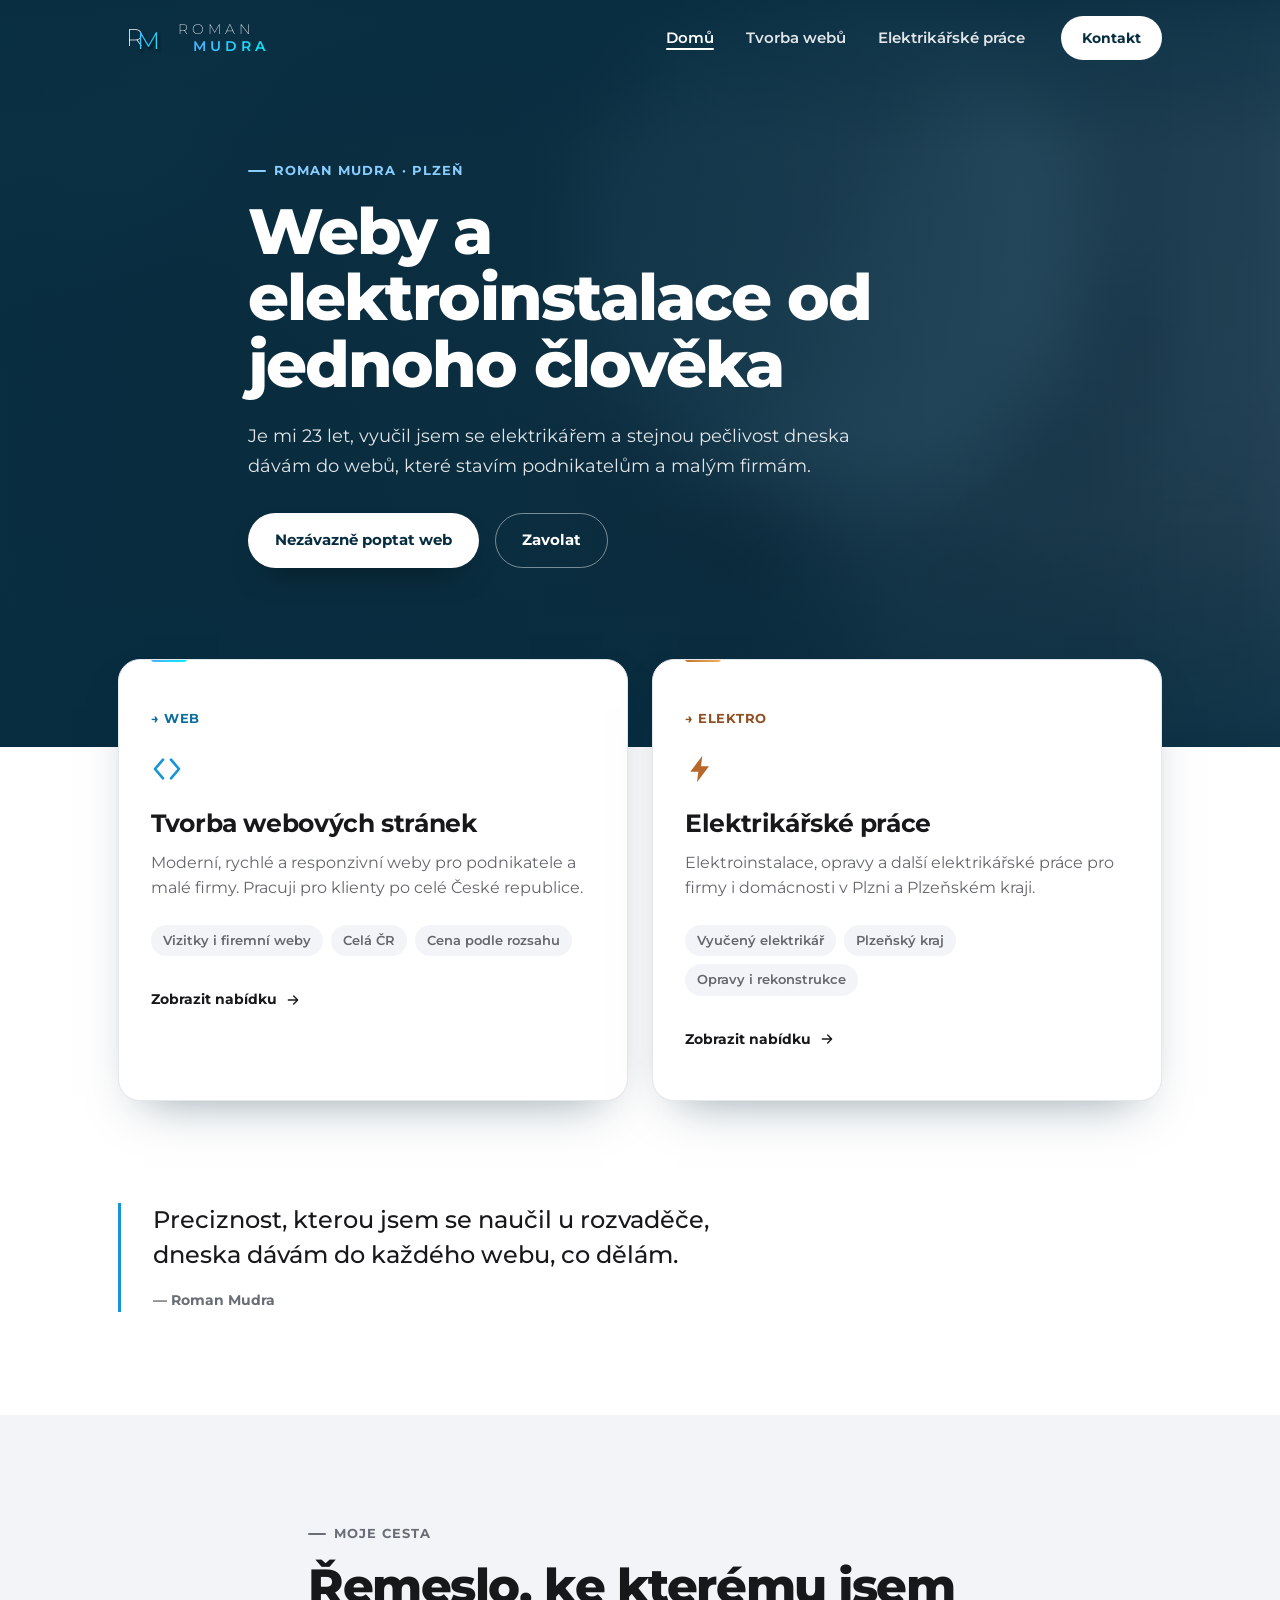
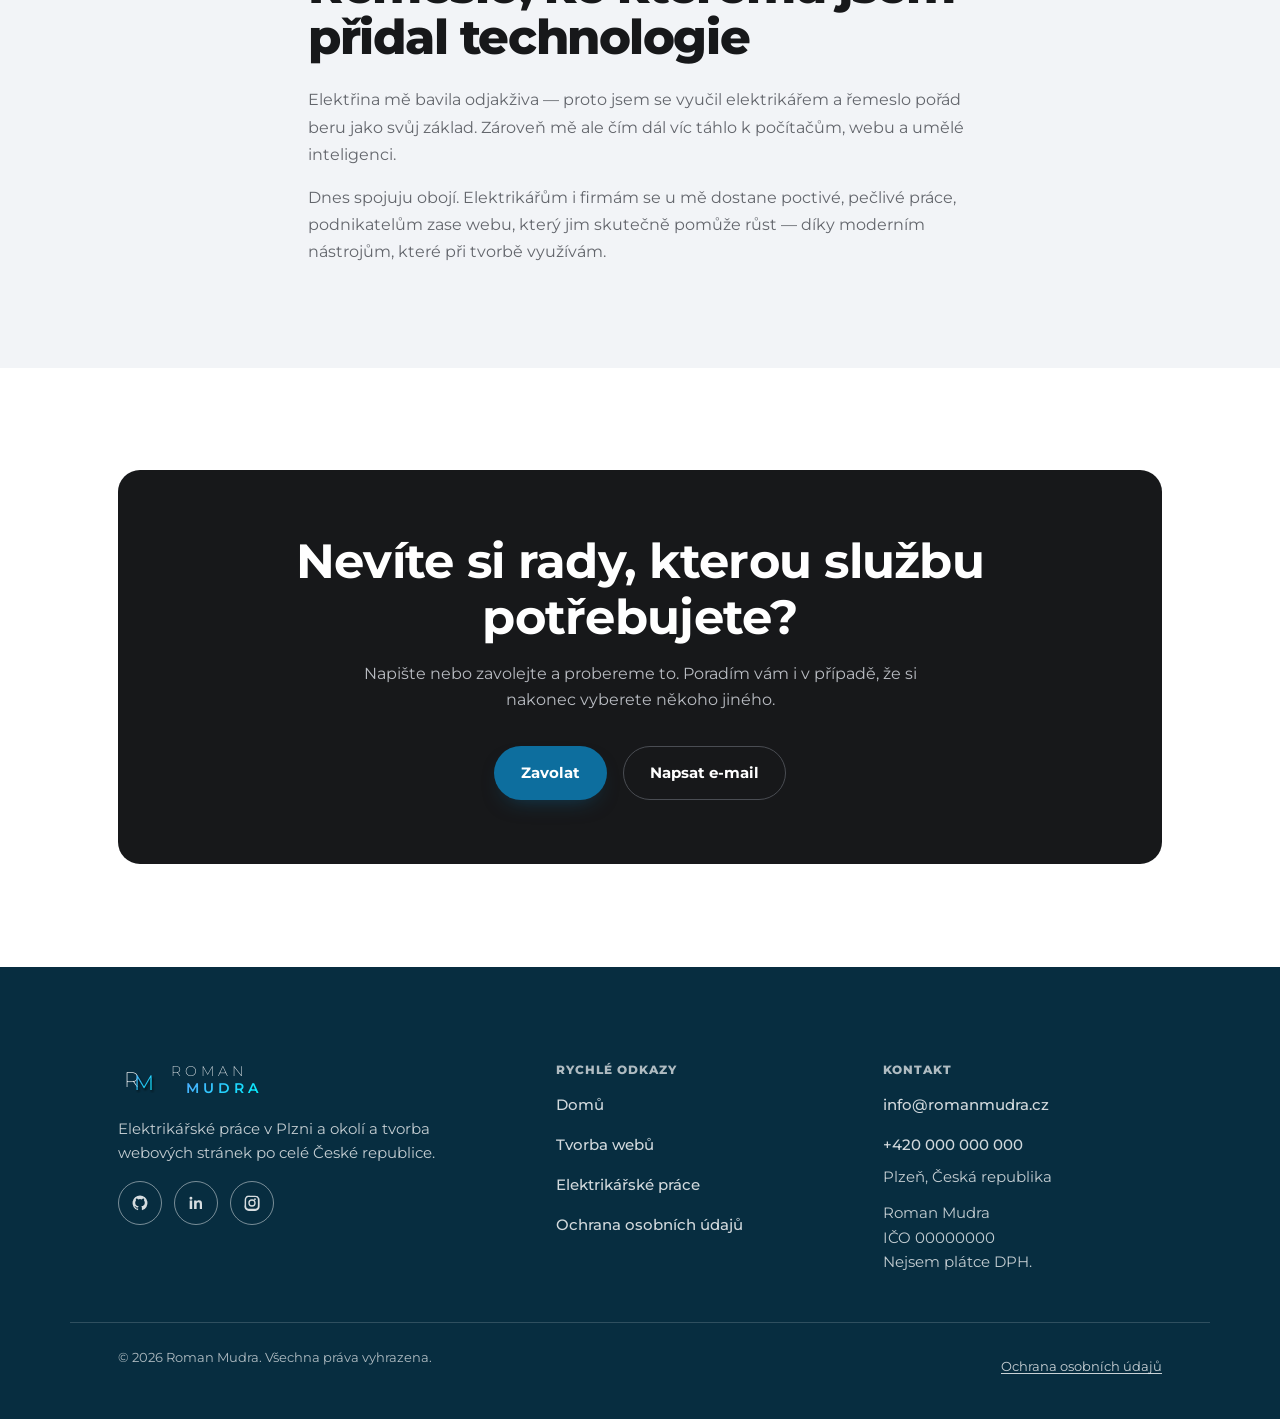
==== commit dc343566: "Add files via upload" ====
--- a/index.html
+++ b/index.html
@@ -105,19 +105,19 @@
 }
 </script>
 </head>
-<body>
+<body class="uvod-foto">
 
 <a class="skip-link" href="#obsah">Přeskočit na obsah</a>
 
 <header class="site-header">
   <div class="container header-inner">
-    <a href="index.html" class="logo" aria-label="Roman Mudra — domů">
+    <a href="index.html" class="logo logo--svetle" aria-label="Roman Mudra — domů">
       <svg class="logo-mark" viewBox="0 0 100 60" role="img" aria-label="RM">
         <defs>
           <linearGradient id="lgBlueHead" x1="0%" y1="0%" x2="100%" y2="100%"><stop offset="0%" stop-color="#4facfe"/><stop offset="100%" stop-color="#00f2fe"/></linearGradient>
           <filter id="lsBlueHead" x="-20%" y="-20%" width="140%" height="140%"><feDropShadow dx="3" dy="5" stdDeviation="3" flood-color="#000000" flood-opacity="0.9"/></filter>
         </defs>
-        <text x="15" y="45" font-family="Montserrat, sans-serif" font-weight="200" font-size="48" fill="#111111">R</text>
+        <text x="15" y="45" font-family="Montserrat, sans-serif" font-weight="200" font-size="48" fill="currentColor">R</text>
         <text x="38" y="52" font-family="Montserrat, sans-serif" font-weight="300" font-size="48" fill="url(#lgBlueHead)" filter="url(#lsBlueHead)">M</text>
       </svg>
       <span class="logo-wordmark">
@@ -141,20 +141,29 @@
 
 <main id="obsah">
 
-  <!-- HERO -->
-  <section class="hero container">
-    <span class="eyebrow">Plzeň · Česká republika</span>
-    <h1 class="hero-title">Roman Mudra<span class="hero-title-sub">Webové stránky a elektrikářské práce</span></h1>
-    <p class="hero-text">Je mi 23 let a vyučil jsem se elektrikářem. Poslední roky mě čím dál víc baví technologie a umělá inteligence, a tak jsem se rozhodl nabízet obojí zároveň — poctivou elektrikářskou práci i moderní webové stránky pro podnikatele a malé firmy.</p>
+  <!-- ÚVOD -->
+  <section class="uvod">
+    <!-- Fotku klidně vyměň za svou. Závoj počítá i s úplně světlou
+         fotkou, takže se nemusí řešit, jestli je dost tmavá. -->
+    <div class="uvod-foto">
+      <img src="assets/uvod-domu.jpg" alt="" width="1920" height="1100" fetchpriority="high">
+    </div>
+    <div class="uvod-zavoj"></div>
+    <div class="container uvod-obsah">
+      <span class="eyebrow">Roman Mudra · Plzeň</span>
+      <h1 class="uvod-titul">Weby a elektroinstalace od jednoho člověka</h1>
+      <p class="uvod-text">Je mi 23 let, vyučil jsem se elektrikářem a stejnou pečlivost dneska dávám do webů, které stavím podnikatelům a malým firmám.</p>
+      <div class="hero-actions">
+        <a href="tvorba-webu.html#poptavka" class="btn btn-primary">Nezávazně poptat web</a>
+        <a href="tel:+420000000000" class="btn btn-ghost">Zavolat</a>
+      </div>
+    </div>
   </section>
 
   <!-- ROZCESTNÍK -->
   <section class="container" aria-labelledby="rozcestnik-nadpis">
-    <div class="section-head reveal">
-      <span class="eyebrow eyebrow--muted">Vyberte si</span>
-      <h2 id="rozcestnik-nadpis">Co pro vás můžu udělat?</h2>
-    </div>
-    <div class="tiles">
+    <h2 id="rozcestnik-nadpis" class="visually-hidden">Co pro vás můžu udělat</h2>
+    <div class="tiles tiles--preklad">
       <a href="tvorba-webu.html" class="tile tile--web reveal">
         <span class="tile-tag">→ Web</span>
         <svg class="tile-icon" viewBox="0 0 24 24" aria-hidden="true">
@@ -231,13 +240,13 @@
 <footer class="site-footer">
   <div class="container footer-inner">
     <div class="footer-brand">
-      <div class="logo" aria-label="Roman Mudra">
+      <div class="logo logo--svetle" aria-label="Roman Mudra">
         <svg class="logo-mark" viewBox="0 0 100 60" role="img" aria-label="RM">
           <defs>
             <linearGradient id="lgBlueFoot" x1="0%" y1="0%" x2="100%" y2="100%"><stop offset="0%" stop-color="#4facfe"/><stop offset="100%" stop-color="#00f2fe"/></linearGradient>
             <filter id="lsBlueFoot" x="-20%" y="-20%" width="140%" height="140%"><feDropShadow dx="3" dy="5" stdDeviation="3" flood-color="#000000" flood-opacity="0.9"/></filter>
           </defs>
-          <text x="15" y="45" font-family="Montserrat, sans-serif" font-weight="200" font-size="48" fill="#111111">R</text>
+          <text x="15" y="45" font-family="Montserrat, sans-serif" font-weight="200" font-size="48" fill="currentColor">R</text>
           <text x="38" y="52" font-family="Montserrat, sans-serif" font-weight="300" font-size="48" fill="url(#lgBlueFoot)" filter="url(#lsBlueFoot)">M</text>
         </svg>
         <span class="logo-wordmark">
--- a/assets/styl.css
+++ b/assets/styl.css
@@ -44,6 +44,8 @@
   --brand-strongest: #0A5578;   /* hover tlačítek */
   --brand-tint: #E3F3FB;
   --brand-grad: linear-gradient(135deg, #4FACFE 0%, #00F2FE 100%);
+  /* nejtmavší člen modré řady — závoj přes fotku, patička, tmavé plochy */
+  --brand-ink: #072D40;
 
   /* elektro varianta — logo přebarvené do měděné */
   --copper: #B8672C;
@@ -57,9 +59,14 @@
 
   --font: "Montserrat", system-ui, sans-serif;
 
-  --fs-hero: clamp(2.3rem, 1.4rem + 4vw, 3.9rem);
-  --fs-h2: clamp(1.6rem, 1.25rem + 1.6vw, 2.35rem);
+  /* Velikost je hlavní rozdíl mezi „působí jako Word" a „působí draze".
+     Nadpisy sekcí drží 48 px, úvodní nadpis 64 px — stejně jako weby,
+     které se uživateli líbily. Menší hodnoty vypadaly jako dokument. */
+  --fs-hero: clamp(2.25rem, 1.2rem + 4.4vw, 4rem);
+  --fs-h2: clamp(1.85rem, 1.3rem + 2.4vw, 3rem);
   --fs-lead: clamp(1.05rem, 0.95rem + 0.4vw, 1.22rem);
+  /* svislý prostor sekcí — druhá polovina téhož rozdílu */
+  --sekce-y: clamp(76px, 8vw, 132px);
 
   --space-1: 4px; --space-2: 8px; --space-3: 12px; --space-4: 16px;
   --space-5: 24px; --space-6: 32px; --space-7: 48px; --space-8: 64px;
@@ -92,7 +99,7 @@
 .container{ max-width: var(--container); margin-inline: auto; padding-inline: var(--pad-inline); }
 .container--narrow{ max-width: 760px; }
 .container--reading{ max-width: 720px; }
-.section{ padding-block: var(--space-9); position: relative; }
+.section{ padding-block: var(--sekce-y); position: relative; }
 .section--alt{ background: var(--paper-alt); }
 .section--flush-top{ padding-top: 0; }
 
@@ -127,19 +134,25 @@
 }
 .accent-electro .eyebrow:not(.eyebrow--muted){ color: var(--copper-dark); }
 
-.section-head{ max-width: 620px; margin-bottom: var(--space-7); }
-.section-head h2{ font-size: var(--fs-h2); }
-.section-head p{ margin-top: var(--space-4); font-size: 1.05rem; }
-
-.block-head{ font-size: var(--fs-h2); margin-bottom: var(--space-5); }
+/* Šířku omezuje nadpis sám, ne obal — jinak by se do stejných 18 znaků
+   vešel i popis pod ním a lámal se do úzkého sloupce. */
+.section-head{ max-width: 680px; margin-bottom: var(--space-8); }
+.section-head h2{ font-size: var(--fs-h2); font-weight: 800; letter-spacing: -0.03em; line-height: 1.06; max-width: 18ch; }
+.section-head p{ margin-top: var(--space-4); font-size: 1.05rem; max-width: 56ch; }
+
+.block-head{ font-size: var(--fs-h2); font-weight: 800; letter-spacing: -0.03em; line-height: 1.06; margin-bottom: var(--space-5); }
 .text-lead{ font-size: 1.05rem; }
 .text-muted{ color: var(--ink-soft); }
 
 /* ---------- Logo ---------- */
-.logo{ display: inline-flex; align-items: center; gap: 10px; flex-shrink: 0; }
+/* „R" i slovo ROMAN dědí barvu z .logo přes currentColor. Na tmavém
+   podkladu stačí přidat .logo--svetle a obojí zbělá; „MUDRA" si nechává
+   gradient, ten drží na světlém i tmavém. */
+.logo{ display: inline-flex; align-items: center; gap: 10px; flex-shrink: 0; color: #111111; }
+.logo--svetle{ color: #FFFFFF; }
 .logo-mark{ height: 30px; width: auto; }
 .logo-wordmark{ display: flex; flex-direction: column; line-height: 1.2; }
-.logo-word-roman{ font-size: 14px; font-weight: 200; letter-spacing: 4px; color: #111111; }
+.logo-word-roman{ font-size: 14px; font-weight: 200; letter-spacing: 4px; color: currentColor; }
 .logo-word-mudra{ font-size: 14px; font-weight: 600; letter-spacing: 4px; margin-left: 15px; background: var(--brand-grad); -webkit-background-clip: text; background-clip: text; color: var(--brand-dark); -webkit-text-fill-color: transparent; }
 .logo-word-mudra--electro{ background: var(--copper-grad); -webkit-background-clip: text; background-clip: text; color: var(--copper-dark); -webkit-text-fill-color: transparent; }
 footer .logo-mark{ height: 26px; }
@@ -223,6 +236,109 @@
 .accent-electro .hero-title-sub{ color: var(--copper-dark); }
 .hero-text{ max-width: 54ch; margin-top: var(--space-5); font-size: var(--fs-lead); color: var(--ink-soft); }
 .hero-actions{ display: flex; flex-wrap: wrap; gap: var(--space-4); margin-top: var(--space-7); }
+
+/* =========================================================
+   Úvod s fotkou přes celou šířku
+   Hlavička na těchto stránkách leží průhledně přes fotku,
+   proto má <body> třídu .uvod-foto — přepíná hlavičku,
+   menu i tlačítka do světlé varianty.
+   ========================================================= */
+.uvod{ position: relative; isolation: isolate; overflow: hidden; color: #fff; }
+.uvod-foto{ position: absolute; inset: 0; z-index: -2; }
+.uvod-foto img{ width: 100%; height: 100%; object-fit: cover; }
+
+/* TŘI VRSTVY ZÁVOJE — žádnou nemazat.
+   Měřeno na nejhorším případě, úplně bílé fotce:
+   · horní pruh   — bez něj má menu v liště kontrast 1,78 (nečitelné)
+   · spodní pruh  — bílá dlaždice vystoupí z pozadí 5,65; bez něj 2,81
+   · šikmý přechod — drží nadpis 7,0, popisek 7,59, štítek 10,68
+   Díky tomu jde do úvodu vložit jakoukoli fotku, i světlou. */
+.uvod-zavoj{
+  position: absolute; inset: 0; z-index: -1;
+  background:
+    linear-gradient(180deg, rgba(7,45,64,.62) 0%, rgba(7,45,64,0) 150px),
+    linear-gradient(0deg, rgba(7,45,64,.72) 0px, rgba(7,45,64,0) 230px),
+    linear-gradient(100deg, rgba(7,45,64,.94) 0%, rgba(7,45,64,.86) 42%, rgba(7,45,64,.44) 100%);
+}
+/* Elektro podstránka drží měděnou jako barvu oboru, takže i závoj je
+   teplý. Vrstvy i jejich krytí jsou stejné jako u modré varianty. */
+.uvod--elektro .uvod-zavoj{
+  background:
+    linear-gradient(180deg, rgba(43,27,14,.62) 0%, rgba(43,27,14,0) 150px),
+    linear-gradient(0deg, rgba(43,27,14,.72) 0px, rgba(43,27,14,0) 230px),
+    linear-gradient(100deg, rgba(43,27,14,.94) 0%, rgba(43,27,14,.86) 42%, rgba(43,27,14,.44) 100%);
+}
+.uvod--elektro .btn-primary--electro{ color: #2B1B0E; }
+body.uvod-foto .site-header--electro.je-posunuta{ background: rgba(43,27,14,.94); }
+body.uvod-foto .site-header--electro:has(.site-nav.is-open){ background: rgba(43,27,14,.94); }
+body.uvod-foto .site-header--electro .btn-primary--electro{ color: #2B1B0E; }
+
+.uvod-obsah{
+  position: relative;
+  padding-top: calc(var(--header-h) + clamp(44px, 6vw, 84px));
+  padding-bottom: clamp(128px, 14vw, 184px);
+  max-width: 880px;
+}
+/* Světlejší tón modré z loga. Původní #4FACFE mělo na štítku
+   nad bílou fotkou kontrast jen 4,25 — pod hranicí 4,5:1. */
+.uvod .eyebrow{ color: #8ACDFF; }
+.accent-electro .uvod .eyebrow{ color: #F2B15C; }
+.uvod-titul{
+  font-size: var(--fs-hero); font-weight: 800; line-height: 1.04;
+  letter-spacing: -0.03em; color: #fff; max-width: 15ch;
+}
+.uvod-titul--uzky{ max-width: 13ch; }
+.uvod-text{ margin-top: var(--space-5); font-size: 1.13rem; color: rgba(255,255,255,.88); max-width: 52ch; }
+.uvod .hero-actions{ margin-top: var(--space-6); }
+.uvod .hero-meta{ margin-bottom: var(--space-4); }
+.uvod .hero-back{ color: rgba(255,255,255,.82); }
+.uvod .hero-back:hover{ color: #fff; }
+
+/* Na tmavém podkladu se plné tlačítko obrací: bílá plocha, tmavý text.
+   Modré ani měděné tlačítko by tu ztratilo sílu a splynulo se závojem. */
+.uvod .btn-primary,
+.uvod .btn-primary--electro{ background: #fff; color: var(--brand-ink); box-shadow: 0 16px 34px -20px rgba(0,0,0,.75); }
+.uvod .btn-primary:hover,
+.uvod .btn-primary--electro:hover{ background: var(--brand-tint); }
+.uvod .btn-ghost{ background: transparent; border-color: rgba(255,255,255,.45); color: #fff; }
+.uvod .btn-ghost:hover{ border-color: #fff; }
+.uvod a:focus-visible, .uvod button:focus-visible{ outline-color: #fff; }
+
+/* Dlaždice vyjíždějí nahoru přes spodní okraj úvodu — díky tomu se
+   úvod a obsah nepotkají jako dva slepené pruhy. */
+.tiles--preklad{ position: relative; z-index: 2; margin-top: -88px; }
+.tiles--preklad .tile{ box-shadow: 0 22px 48px -26px rgba(7,45,64,.5); }
+
+/* ---------- Hlavička přes fotku ---------- */
+body.uvod-foto .site-header{
+  position: fixed; left: 0; right: 0; top: 0;
+  background: transparent; backdrop-filter: none; border-bottom-color: transparent;
+  transition: background .25s var(--ease), border-color .25s var(--ease);
+}
+/* Po odrolování z úvodu už pod lištou není závoj, musí si tmavý
+   podklad přinést sama. Stejně tak při otevřeném mobilním menu. */
+body.uvod-foto .site-header.je-posunuta{
+  background: rgba(7,45,64,.94); backdrop-filter: blur(10px);
+  border-bottom-color: rgba(255,255,255,.16);
+}
+/* Samostatné pravidlo schválně: kdyby prohlížeč :has() neuměl, zahodí
+   jen tenhle řádek. Ve společném seznamu selektorů by zahodil i ten
+   nad ním a lišta by po odrolování zůstala průhledná. */
+body.uvod-foto .site-header:has(.site-nav.is-open){
+  background: rgba(7,45,64,.94); backdrop-filter: blur(10px);
+  border-bottom-color: rgba(255,255,255,.16);
+}
+body.uvod-foto .nav-link{ color: rgba(255,255,255,.88); }
+body.uvod-foto .nav-link:hover,
+body.uvod-foto .nav-link[aria-current="page"]{ color: #fff; }
+body.uvod-foto .nav-link::after{ background: #fff; }
+body.uvod-foto .nav-toggle span{ background: #fff; }
+body.uvod-foto .site-header .btn-primary,
+body.uvod-foto .site-header .btn-primary--electro{ background: #fff; color: var(--brand-ink); box-shadow: none; }
+body.uvod-foto .site-header .btn-primary:hover,
+body.uvod-foto .site-header .btn-primary--electro:hover{ background: var(--brand-tint); }
+body.uvod-foto .site-header a:focus-visible,
+body.uvod-foto .site-header button:focus-visible{ outline-color: #fff; }
 
 /* ---------- Citát přemosťující obě řemesla ---------- */
 .pull-quote{ position: relative; padding-left: var(--space-6); border-left: 3px solid var(--brand); max-width: 62ch; }
@@ -410,21 +526,30 @@
 .page-center .hero-actions{ justify-content: center; }
 
 /* ---------- Footer ---------- */
-.site-footer{ border-top: 1px solid var(--line); padding-block: var(--space-8) var(--space-6); margin-top: var(--space-8); background: var(--paper-alt); }
+/* Patička je tmavá záměrně: stránka tím dostane spodní hranu a
+   uzavře se stejnou modří, jakou začíná úvod. Světle šedá patička
+   splývala s posledními sekcemi a stránka končila „do ztracena". */
+.site-footer{ border-top: 0; padding-block: var(--space-9) var(--space-6); margin-top: 0; background: var(--brand-ink); color: rgba(255,255,255,.76); }
 .footer-inner{ display: grid; grid-template-columns: 1.4fr 1fr 1fr; gap: var(--space-7); }
-.footer-brand p{ margin-top: var(--space-4); font-size: .92rem; max-width: 32ch; color: var(--ink-soft); }
-.footer-links h4, .footer-contact h4{ font-size: .78rem; letter-spacing: .08em; text-transform: uppercase; color: var(--ink-faint); margin-bottom: var(--space-2); font-weight: 800; }
-.footer-links a, .footer-contact a{ display: flex; align-items: center; color: var(--ink-soft); font-size: .92rem; min-height: 40px; transition: color .2s var(--ease); font-weight: 500; }
-.footer-links a:hover, .footer-contact a:hover{ color: var(--brand-dark); }
-.footer-contact p{ font-size: .92rem; color: var(--ink-soft); }
-.footer-legal{ font-size: .86rem; color: var(--ink-faint); margin-top: var(--space-3); }
+.footer-brand p{ margin-top: var(--space-4); font-size: .92rem; max-width: 32ch; color: rgba(255,255,255,.76); }
+.footer-links h4, .footer-contact h4{ font-size: .78rem; letter-spacing: .08em; text-transform: uppercase; color: rgba(255,255,255,.68); margin-bottom: var(--space-2); font-weight: 800; }
+.footer-links a, .footer-contact a{ display: flex; align-items: center; color: rgba(255,255,255,.82); font-size: .92rem; min-height: 40px; transition: color .2s var(--ease); font-weight: 500; }
+.footer-links a:hover, .footer-contact a:hover{ color: #fff; }
+.footer-contact p{ font-size: .92rem; color: rgba(255,255,255,.76); }
+.footer-legal{ font-size: .86rem; color: rgba(255,255,255,.68); margin-top: var(--space-3); }
 .footer-social{ display: flex; gap: var(--space-3); margin-top: var(--space-4); }
-.footer-social a{ width: 44px; height: 44px; border: 1px solid var(--line); border-radius: 50%; display: flex; align-items: center; justify-content: center; background: var(--paper); transition: border-color .2s var(--ease); }
-.footer-social a:hover{ border-color: var(--ink-faint); }
-.footer-social svg{ width: 18px; height: 18px; color: var(--ink-soft); }
-.footer-bottom{ margin-top: var(--space-7); padding-top: var(--space-5); border-top: 1px solid var(--line); display: flex; justify-content: space-between; flex-wrap: wrap; gap: var(--space-3); font-size: .82rem; color: var(--ink-faint); }
-.footer-bottom a{ display: inline-flex; align-items: center; min-height: 40px; color: var(--ink-faint); text-decoration: underline; text-underline-offset: 2px; }
-.footer-bottom a:hover{ color: var(--brand-dark); }
+/* Rámeček je hranice ovládacího prvku, musí mít proti pozadí aspoň
+   3:1. Při krytí .24 měl jen 2,13 a kolečko bylo sotva znát. */
+.footer-social a{ width: 44px; height: 44px; border: 1px solid rgba(255,255,255,.46); border-radius: 50%; display: flex; align-items: center; justify-content: center; background: transparent; transition: border-color .2s var(--ease), background .2s var(--ease); }
+.footer-social a:hover{ border-color: #fff; background: rgba(255,255,255,.08); }
+.footer-social svg{ width: 18px; height: 18px; color: rgba(255,255,255,.84); }
+/* Bez tohoto řádku si odstavce vezmou globální tmavou barvu textu
+   a na tmavé patičce mají kontrast 2,5. */
+.footer-bottom p{ color: inherit; }
+.footer-bottom{ margin-top: var(--space-7); padding-top: var(--space-5); border-top: 1px solid rgba(255,255,255,.16); display: flex; justify-content: space-between; flex-wrap: wrap; gap: var(--space-3); font-size: .82rem; color: rgba(255,255,255,.68); }
+.footer-bottom a{ display: inline-flex; align-items: center; min-height: 40px; color: rgba(255,255,255,.78); text-decoration: underline; text-underline-offset: 2px; }
+.footer-bottom a:hover{ color: #fff; }
+.site-footer a:focus-visible{ outline-color: #fff; }
 
 /* ---------- Scroll reveal ---------- */
 .reveal{ opacity: 0; transform: translateY(16px); transition: opacity .6s var(--ease), transform .6s var(--ease); }
@@ -458,6 +583,10 @@
     overflow-y: auto; border-top: 1px solid var(--line);
   }
   .site-nav.is-open{ transform: translateX(0); }
+  /* Na stránkách s fotkou v úvodu je i vysunuté menu tmavé — jinak by
+     přes průhlednou lištu prosvítala fotka do bílého panelu. */
+  body.uvod-foto .site-nav{ background: var(--brand-ink); border-top-color: rgba(255,255,255,.16); }
+  body.uvod-foto .site-header--electro .site-nav{ background: #2B1B0E; }
   .nav-links{ flex-direction: column; align-items: stretch; gap: var(--space-2); width: 100%; }
   .nav-link{ font-size: 1.05rem; min-height: 52px; }
   .site-nav .btn{ width: 100%; }
@@ -469,5 +598,5 @@
   .footer-inner{ grid-template-columns: 1fr; gap: var(--space-6); }
   .form-panel{ padding: var(--space-5); }
   .cta-band{ padding: var(--space-7) var(--space-5); }
-  .section{ padding-block: var(--space-8); }
-}
+  .tiles--preklad{ margin-top: -72px; }
+}
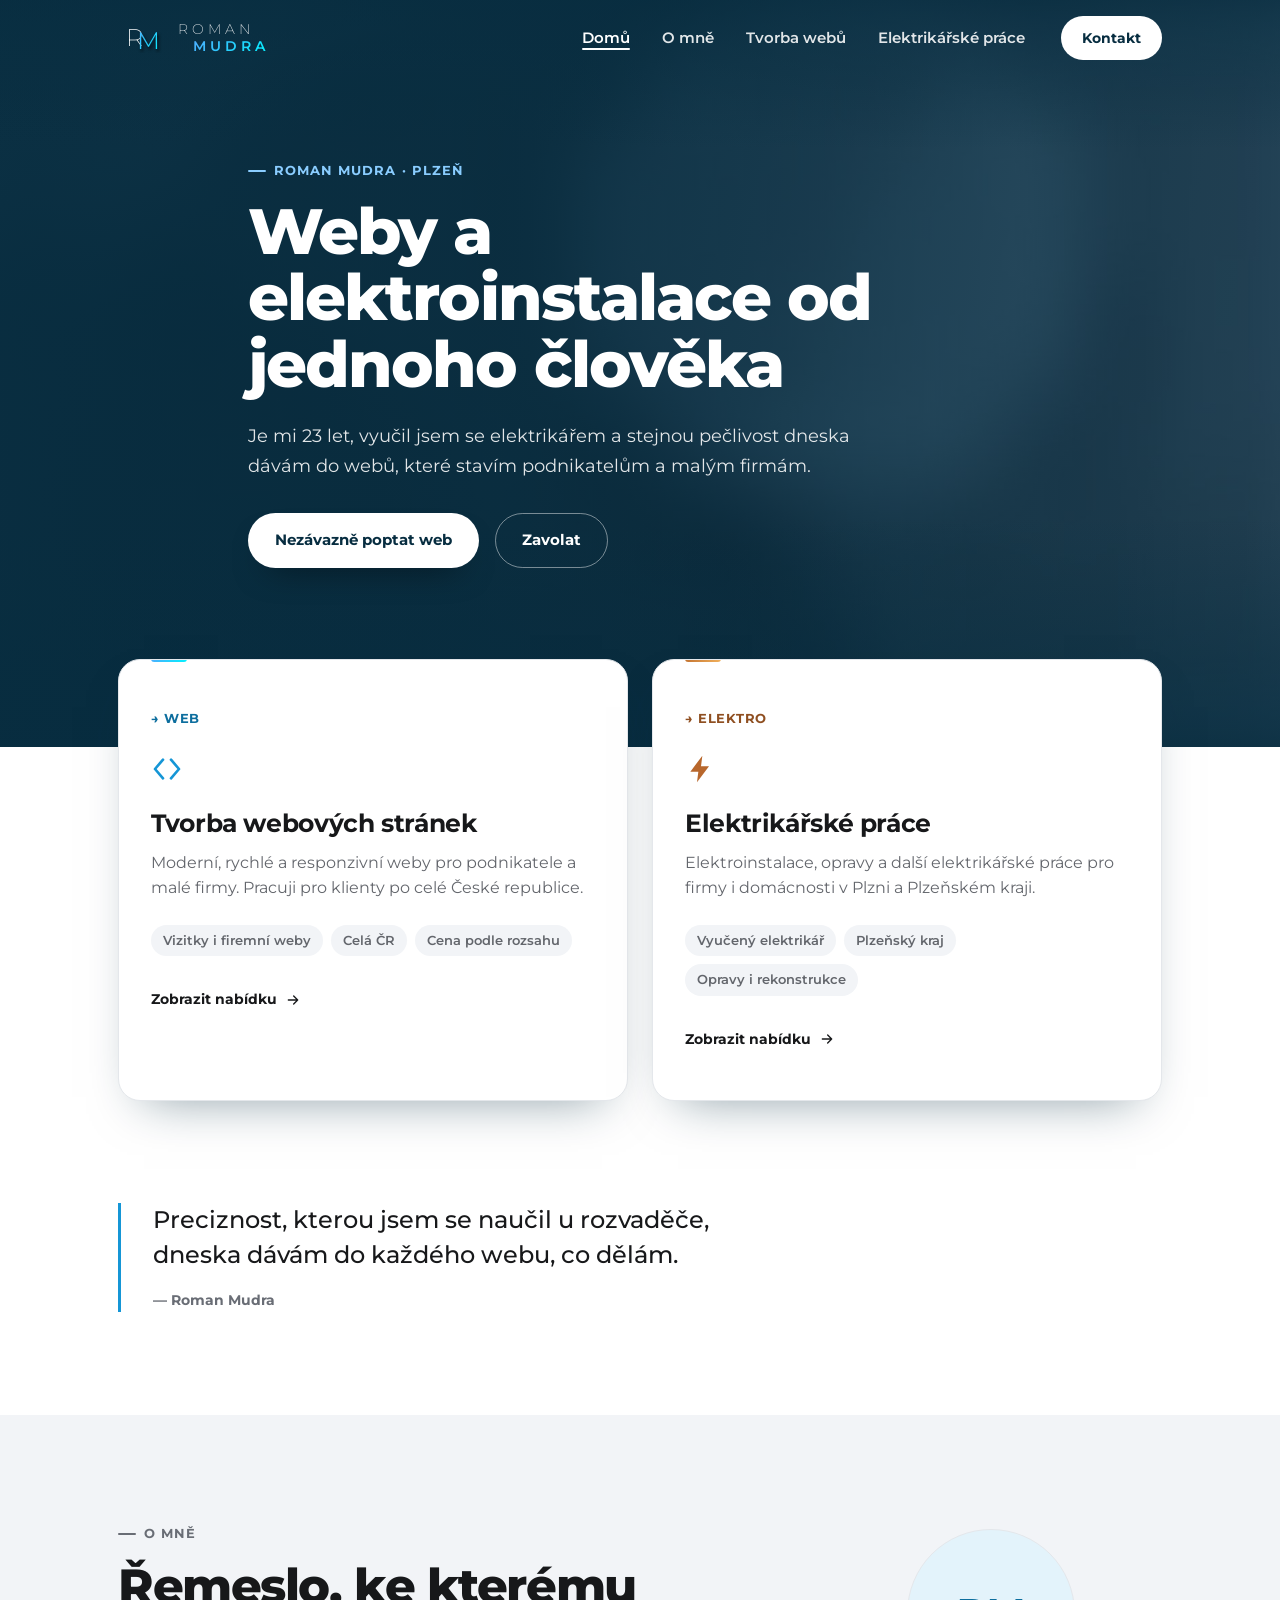
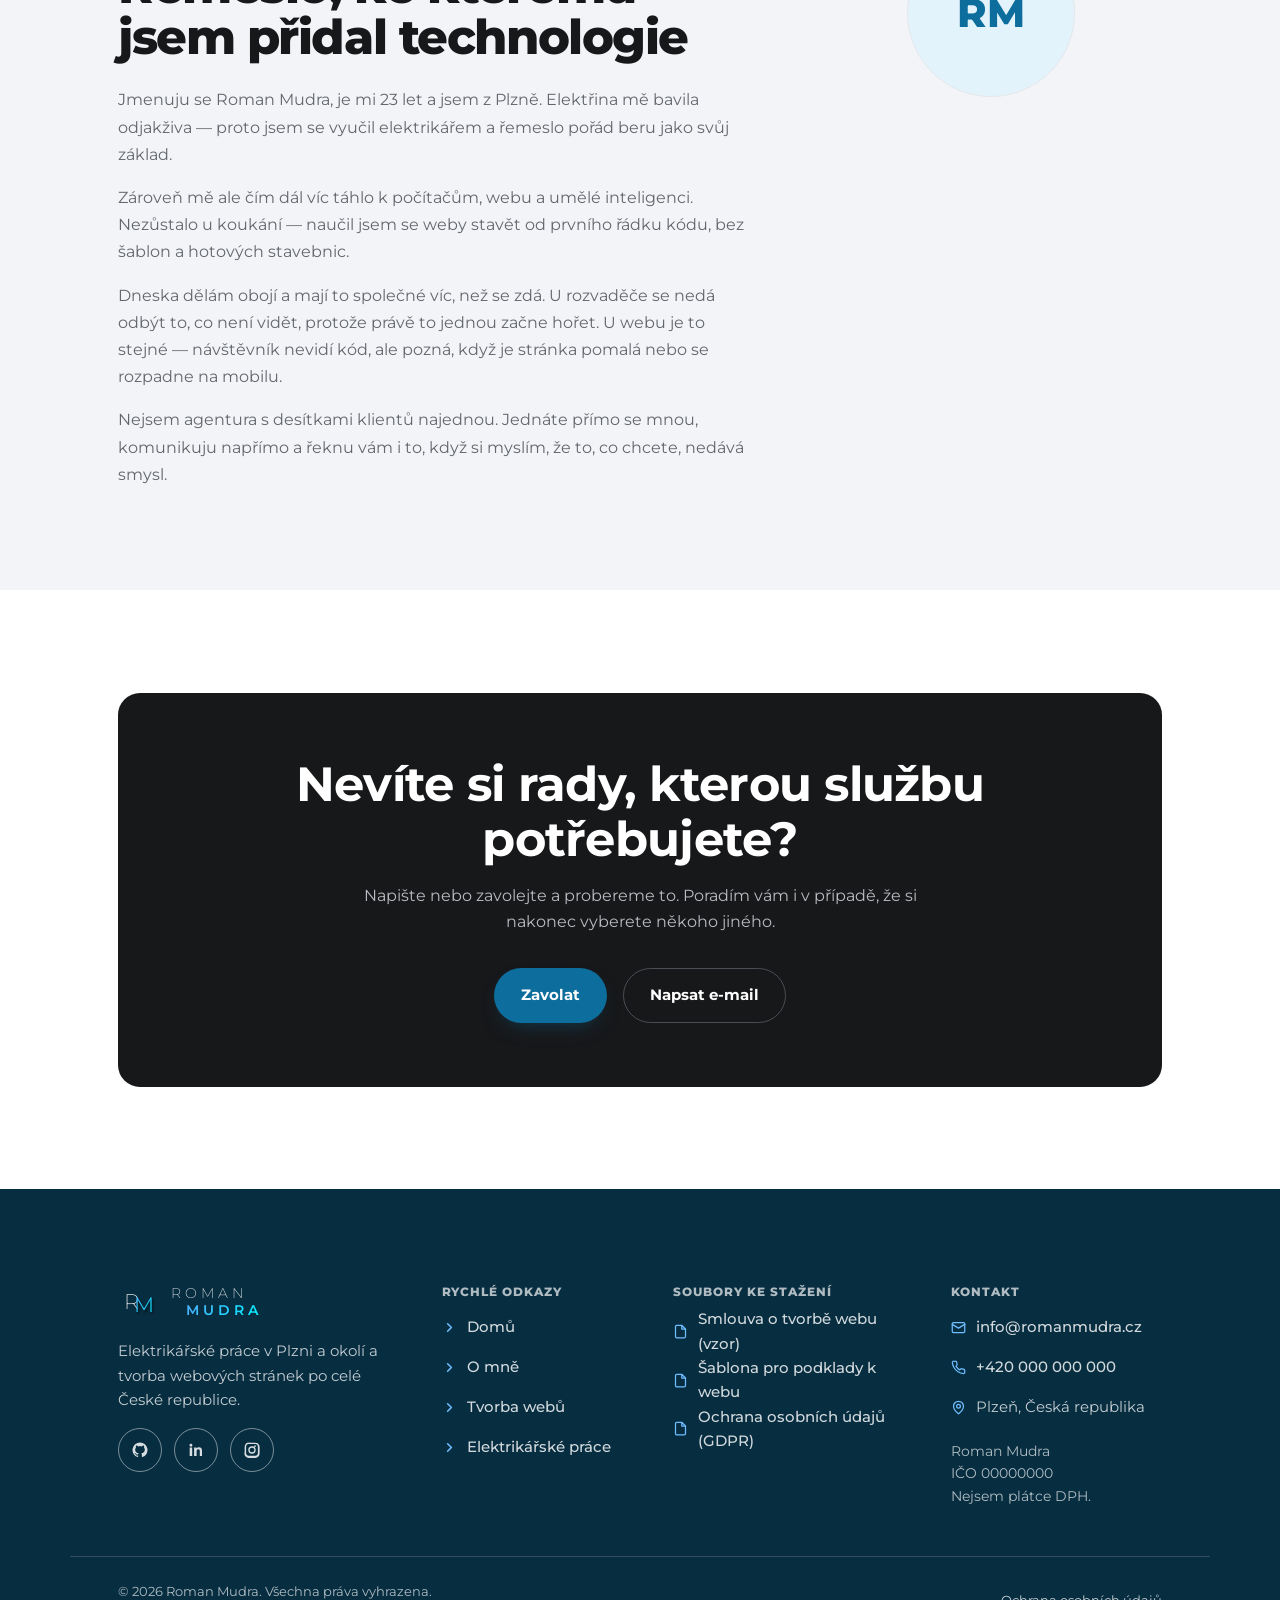
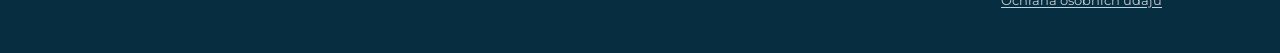
==== commit 6d1764af: "Add files via upload" ====
--- a/index.html
+++ b/index.html
@@ -128,6 +128,7 @@
     <nav class="site-nav" id="siteNav" aria-label="Hlavní navigace">
       <div class="nav-links">
         <a href="index.html" class="nav-link">Domů</a>
+        <a href="#o-mne" class="nav-link">O mně</a>
         <a href="tvorba-webu.html" class="nav-link">Tvorba webů</a>
         <a href="elektrikarske-prace.html" class="nav-link">Elektrikářské práce</a>
       </div>
@@ -209,14 +210,23 @@
     </div>
   </section>
 
-  <!-- MOJE CESTA -->
-  <section class="section section--alt" aria-labelledby="cesta-nadpis">
-    <div class="container container--narrow">
+  <!-- O MNĚ
+       Sekce je jen tady, na rozcestníku. Na podstránkách záměrně není —
+       kdo si vybral dlaždici, už o mně četl a nemá důvod číst to podruhé. -->
+  <section class="section section--alt" id="o-mne" aria-labelledby="o-mne-nadpis">
+    <div class="container about-grid">
       <div class="about-text reveal">
-        <span class="eyebrow eyebrow--muted">Moje cesta</span>
-        <h2 id="cesta-nadpis" class="block-head">Řemeslo, ke kterému jsem přidal technologie</h2>
-        <p>Elektřina mě bavila odjakživa — proto jsem se vyučil elektrikářem a řemeslo pořád beru jako svůj základ. Zároveň mě ale čím dál víc táhlo k počítačům, webu a umělé inteligenci.</p>
-        <p>Dnes spojuju obojí. Elektrikářům i firmám se u mě dostane poctivé, pečlivé práce, podnikatelům zase webu, který jim skutečně pomůže růst — díky moderním nástrojům, které při tvorbě využívám.</p>
+        <span class="eyebrow eyebrow--muted">O mně</span>
+        <h2 id="o-mne-nadpis" class="block-head">Řemeslo, ke kterému jsem přidal technologie</h2>
+        <p>Jmenuju se Roman Mudra, je mi 23 let a jsem z Plzně. Elektřina mě bavila odjakživa — proto jsem se vyučil elektrikářem a řemeslo pořád beru jako svůj základ.</p>
+        <p>Zároveň mě ale čím dál víc táhlo k počítačům, webu a umělé inteligenci. Nezůstalo u koukání — naučil jsem se weby stavět od prvního řádku kódu, bez šablon a hotových stavebnic.</p>
+        <p>Dneska dělám obojí a mají to společné víc, než se zdá. U rozvaděče se nedá odbýt to, co není vidět, protože právě to jednou začne hořet. U webu je to stejné — návštěvník nevidí kód, ale pozná, když je stránka pomalá nebo se rozpadne na mobilu.</p>
+        <p>Nejsem agentura s desítkami klientů najednou. Jednáte přímo se mnou, komunikuju napřímo a řeknu vám i to, když si myslím, že to, co chcete, nedává smysl.</p>
+      </div>
+      <div class="avatar-wrap reveal">
+        <!-- Až budeš mít fotku, nahraď obsah kolečka za:
+             <img src="assets/roman.jpg" alt="Roman Mudra" width="336" height="336"> -->
+        <div class="avatar-circle"><span>RM</span></div>
       </div>
     </div>
   </section>
@@ -261,18 +271,24 @@
         <a href="#" aria-label="Instagram"><svg viewBox="0 0 24 24" aria-hidden="true"><path fill="currentColor" d="M12 2.2c2.7 0 3 .01 4.12.06 1.1.05 1.85.23 2.5.48.68.26 1.26.62 1.83 1.19.57.57.93 1.15 1.19 1.83.25.65.43 1.4.48 2.5.05 1.12.06 1.42.06 4.12s-.01 3-.06 4.12c-.05 1.1-.23 1.85-.48 2.5-.26.68-.62 1.26-1.19 1.83-.57.57-1.15.93-1.83 1.19-.65.25-1.4.43-2.5.48-1.12.05-1.42.06-4.12.06s-3-.01-4.12-.06c-1.1-.05-1.85-.23-2.5-.48a4.94 4.94 0 0 1-1.83-1.19 4.94 4.94 0 0 1-1.19-1.83c-.25-.65-.43-1.4-.48-2.5C2.21 15 2.2 14.7 2.2 12s.01-3 .06-4.12c.05-1.1.23-1.85.48-2.5.26-.68.62-1.26 1.19-1.83A4.94 4.94 0 0 1 5.76 2.36c.65-.25 1.4-.43 2.5-.48C9.38 2.21 9.7 2.2 12 2.2Zm0 1.8c-2.66 0-2.97.01-4.02.06-.9.04-1.39.19-1.71.32-.43.17-.74.37-1.06.69-.32.32-.52.63-.69 1.06-.13.32-.28.81-.32 1.71-.05 1.05-.06 1.36-.06 4.02s.01 2.97.06 4.02c.04.9.19 1.39.32 1.71.17.43.37.74.69 1.06.32.32.63.52 1.06.69.32.13.81.28 1.71.32 1.05.05 1.36.06 4.02.06s2.97-.01 4.02-.06c.9-.04 1.39-.19 1.71-.32.43-.17.74-.37 1.06-.69.32-.32.52-.63.69-1.06.13-.32.28-.81.32-1.71.05-1.05.06-1.36.06-4.02s-.01-2.97-.06-4.02c-.04-.9-.19-1.39-.32-1.71a2.85 2.85 0 0 0-.69-1.06 2.85 2.85 0 0 0-1.06-.69c-.32-.13-.81-.28-1.71-.32-1.05-.05-1.36-.06-4.02-.06Zm0 3.06a4.94 4.94 0 1 1 0 9.88 4.94 4.94 0 0 1 0-9.88Zm0 1.8a3.14 3.14 0 1 0 0 6.28 3.14 3.14 0 0 0 0-6.28Zm5.13-1.99a1.15 1.15 0 1 1-2.3 0 1.15 1.15 0 0 1 2.3 0Z"/></svg></a>
       </div>
     </div>
-    <div class="footer-links">
+    <div class="footer-col">
       <h4>Rychlé odkazy</h4>
-      <a href="index.html">Domů</a>
-      <a href="tvorba-webu.html">Tvorba webů</a>
-      <a href="elektrikarske-prace.html">Elektrikářské práce</a>
-      <a href="zasady-ochrany-osobnich-udaju.html">Ochrana osobních údajů</a>
-    </div>
-    <div class="footer-contact">
+      <a href="index.html"><svg viewBox="0 0 24 24" aria-hidden="true"><path d="m9 6 6 6-6 6" stroke="currentColor" stroke-width="2.5" stroke-linecap="round" stroke-linejoin="round" fill="none"/></svg>Domů</a>
+      <a href="#o-mne"><svg viewBox="0 0 24 24" aria-hidden="true"><path d="m9 6 6 6-6 6" stroke="currentColor" stroke-width="2.5" stroke-linecap="round" stroke-linejoin="round" fill="none"/></svg>O mně</a>
+      <a href="tvorba-webu.html"><svg viewBox="0 0 24 24" aria-hidden="true"><path d="m9 6 6 6-6 6" stroke="currentColor" stroke-width="2.5" stroke-linecap="round" stroke-linejoin="round" fill="none"/></svg>Tvorba webů</a>
+      <a href="elektrikarske-prace.html"><svg viewBox="0 0 24 24" aria-hidden="true"><path d="m9 6 6 6-6 6" stroke="currentColor" stroke-width="2.5" stroke-linecap="round" stroke-linejoin="round" fill="none"/></svg>Elektrikářské práce</a>
+    </div>
+    <div class="footer-col">
+      <h4>Soubory ke stažení</h4>
+      <a href="dokumenty/smlouva-o-tvorbe-webu.html"><svg viewBox="0 0 24 24" aria-hidden="true"><path d="M14 2H6a2 2 0 0 0-2 2v16a2 2 0 0 0 2 2h12a2 2 0 0 0 2-2V8Zm0 0v6h6" stroke="currentColor" stroke-width="2" stroke-linecap="round" stroke-linejoin="round" fill="none"/></svg>Smlouva o tvorbě webu (vzor)</a>
+      <a href="dokumenty/podklady-pro-web.html"><svg viewBox="0 0 24 24" aria-hidden="true"><path d="M14 2H6a2 2 0 0 0-2 2v16a2 2 0 0 0 2 2h12a2 2 0 0 0 2-2V8Zm0 0v6h6" stroke="currentColor" stroke-width="2" stroke-linecap="round" stroke-linejoin="round" fill="none"/></svg>Šablona pro podklady k webu</a>
+      <a href="zasady-ochrany-osobnich-udaju.html"><svg viewBox="0 0 24 24" aria-hidden="true"><path d="M14 2H6a2 2 0 0 0-2 2v16a2 2 0 0 0 2 2h12a2 2 0 0 0 2-2V8Zm0 0v6h6" stroke="currentColor" stroke-width="2" stroke-linecap="round" stroke-linejoin="round" fill="none"/></svg>Ochrana osobních údajů (GDPR)</a>
+    </div>
+    <div class="footer-col">
       <h4>Kontakt</h4>
-      <a href="mailto:info@romanmudra.cz">info@romanmudra.cz</a>
-      <a href="tel:+420000000000">+420 000 000 000</a>
-      <p>Plzeň, Česká republika</p>
+      <a href="mailto:info@romanmudra.cz"><svg viewBox="0 0 24 24" aria-hidden="true"><path d="M4 4h16a2 2 0 0 1 2 2v12a2 2 0 0 1-2 2H4a2 2 0 0 1-2-2V6a2 2 0 0 1 2-2Z" stroke="currentColor" stroke-width="2" fill="none"/><path d="m22 7-10 6L2 7" stroke="currentColor" stroke-width="2" stroke-linecap="round" stroke-linejoin="round" fill="none"/></svg>info@romanmudra.cz</a>
+      <a href="tel:+420000000000"><svg viewBox="0 0 24 24" aria-hidden="true"><path d="M22 16.9v3a2 2 0 0 1-2.2 2 19.8 19.8 0 0 1-8.6-3.1 19.5 19.5 0 0 1-6-6A19.8 19.8 0 0 1 2.1 4.2 2 2 0 0 1 4.1 2h3a2 2 0 0 1 2 1.7c.1 1 .3 1.9.6 2.8a2 2 0 0 1-.5 2.1L8 9.8a16 16 0 0 0 6 6l1.2-1.2a2 2 0 0 1 2.1-.5c.9.3 1.8.5 2.8.6a2 2 0 0 1 1.7 2Z" stroke="currentColor" stroke-width="2" stroke-linecap="round" stroke-linejoin="round" fill="none"/></svg>+420 000 000 000</a>
+      <p class="footer-radek"><svg viewBox="0 0 24 24" aria-hidden="true"><path d="M20 10c0 6-8 12-8 12s-8-6-8-12a8 8 0 0 1 16 0Z" stroke="currentColor" stroke-width="2" stroke-linecap="round" stroke-linejoin="round" fill="none"/><circle cx="12" cy="10" r="3" stroke="currentColor" stroke-width="2" fill="none"/></svg>Plzeň, Česká republika</p>
       <p class="footer-legal">Roman Mudra<br>IČO 00000000<br>Nejsem plátce DPH.</p>
     </div>
   </div>
--- a/assets/styl.css
+++ b/assets/styl.css
@@ -269,9 +269,8 @@
     linear-gradient(100deg, rgba(43,27,14,.94) 0%, rgba(43,27,14,.86) 42%, rgba(43,27,14,.44) 100%);
 }
 .uvod--elektro .btn-primary--electro{ color: #2B1B0E; }
-body.uvod-foto .site-header--electro.je-posunuta{ background: rgba(43,27,14,.94); }
-body.uvod-foto .site-header--electro:has(.site-nav.is-open){ background: rgba(43,27,14,.94); }
-body.uvod-foto .site-header--electro .btn-primary--electro{ color: #2B1B0E; }
+/* Zbytek měděných výjimek je až na konci souboru — mají stejnou
+   specificitu jako modrá pravidla, takže musí stát za nimi. */
 
 .uvod-obsah{
   position: relative;
@@ -530,7 +529,7 @@
    uzavře se stejnou modří, jakou začíná úvod. Světle šedá patička
    splývala s posledními sekcemi a stránka končila „do ztracena". */
 .site-footer{ border-top: 0; padding-block: var(--space-9) var(--space-6); margin-top: 0; background: var(--brand-ink); color: rgba(255,255,255,.76); }
-.footer-inner{ display: grid; grid-template-columns: 1.4fr 1fr 1fr; gap: var(--space-7); }
+.footer-inner{ display: grid; grid-template-columns: 1.5fr 1fr 1.25fr 1.15fr; gap: var(--space-7); }
 .footer-brand p{ margin-top: var(--space-4); font-size: .92rem; max-width: 32ch; color: rgba(255,255,255,.76); }
 .footer-links h4, .footer-contact h4{ font-size: .78rem; letter-spacing: .08em; text-transform: uppercase; color: rgba(255,255,255,.68); margin-bottom: var(--space-2); font-weight: 800; }
 .footer-links a, .footer-contact a{ display: flex; align-items: center; color: rgba(255,255,255,.82); font-size: .92rem; min-height: 40px; transition: color .2s var(--ease); font-weight: 500; }
@@ -563,8 +562,131 @@
   outline-color: var(--copper-strong);
 }
 
+/* =========================================================
+   Balíček s jednotnou cenou
+   Nahrazuje tři ceníkové karty. Jedna nabídka, jedna cena,
+   rozsah rozdělený do dvou fází — návštěvník nemusí porovnávat
+   sloupce a rozhodovat se, co mu vlastně chybí.
+   ========================================================= */
+.balicek{
+  background: var(--card); border: 1px solid var(--line); border-radius: var(--radius-lg);
+  overflow: hidden; box-shadow: 0 28px 64px -44px rgba(23,24,26,.45);
+}
+.balicek-hlava{
+  display: flex; flex-wrap: wrap; gap: var(--space-6); align-items: center;
+  justify-content: space-between; padding: var(--space-7); border-bottom: 1px solid var(--line);
+}
+.balicek-hlava h3{ font-size: clamp(1.4rem, 1.05rem + 1.4vw, 2rem); letter-spacing: -0.025em; }
+.balicek-hlava p{ margin-top: var(--space-2); font-size: .98rem; max-width: 44ch; }
+.balicek-cena{
+  background: var(--brand-tint); border: 1px solid #C3E0F2; border-radius: var(--radius-md);
+  padding: var(--space-5) var(--space-6); text-align: center; flex-shrink: 0;
+}
+.balicek-cena strong{ display: block; font-size: clamp(1.45rem, 1.1rem + 1.4vw, 2rem); font-weight: 800; letter-spacing: -0.03em; color: var(--ink); }
+.balicek-cena small{ display: block; margin-top: 6px; font-size: .85rem; font-weight: 600; color: var(--brand-dark); }
+.balicek-faze{ display: grid; grid-template-columns: 1fr 1fr; gap: var(--space-7); padding: var(--space-7); }
+.faze-hlava{ display: flex; align-items: center; gap: var(--space-3); margin-bottom: var(--space-5); }
+.faze-cislo{
+  width: 26px; height: 26px; border-radius: 50%; background: var(--brand-strong); color: #fff;
+  font-size: .76rem; font-weight: 800; display: flex; align-items: center; justify-content: center; flex-shrink: 0;
+}
+.faze-hlava h4{ font-size: 1.04rem; }
+.faze-seznam{ display: flex; flex-direction: column; gap: var(--space-3); }
+.faze-polozka{ display: flex; gap: var(--space-3); font-size: .95rem; color: var(--ink); align-items: flex-start; font-weight: 500; }
+.faze-polozka svg{ width: 16px; height: 16px; color: var(--brand); flex-shrink: 0; margin-top: 4px; }
+.balicek-pata{ background: var(--paper-alt); padding: var(--space-6) var(--space-7); text-align: center; border-top: 1px solid var(--line); }
+/* :not() je tu schválně — bez něj by tenhle selektor chytil i poznámku
+   pod tlačítkem a udělal z ní druhý tučný nadpis. */
+.balicek-pata > p:not(.balicek-pozn){ font-weight: 700; color: var(--ink); margin-bottom: var(--space-4); }
+.balicek-pata .btn{ margin-inline: auto; }
+.balicek-pozn{ margin-top: var(--space-4); font-size: .88rem; color: var(--ink-faint); font-weight: 500; }
+
+/* =========================================================
+   Případová studie (reference)
+   Vlevo příběh zakázky a citace zákazníka, vpravo proklik
+   na živý web. Bez odkazu na skutečnou stránku je reference
+   jen tvrzení — proto je náhled odkaz, ne obrázek.
+   ========================================================= */
+.pripad{
+  background: var(--card); border: 1px solid var(--line); border-radius: var(--radius-lg);
+  padding: var(--space-7); display: grid; grid-template-columns: 1fr 1fr;
+  gap: var(--space-7); align-items: center; box-shadow: 0 28px 64px -44px rgba(23,24,26,.45);
+}
+.pripad + .pripad{ margin-top: var(--space-5); }
+.pripad h3{ font-size: clamp(1.35rem, 1.1rem + 1.1vw, 1.8rem); margin-top: var(--space-2); letter-spacing: -0.025em; }
+.pripad-popis{ margin-top: var(--space-4); font-size: .98rem; }
+.pripad-citat{
+  margin-top: var(--space-5); background: var(--paper-alt); border-left: 3px solid var(--brand);
+  border-radius: 0 var(--radius-sm) var(--radius-sm) 0; padding: var(--space-5);
+}
+.pripad-citat p{ font-size: .95rem; font-style: italic; color: var(--ink); }
+.pripad-citat cite{ display: block; margin-top: var(--space-3); font-style: normal; font-weight: 700; font-size: .86rem; color: var(--ink-soft); }
+.pripad-odkaz{ display: inline-flex; align-items: center; gap: 8px; margin-top: var(--space-5); font-weight: 700; font-size: .94rem; color: var(--brand-dark); min-height: 40px; }
+.pripad-odkaz svg{ width: 16px; height: 16px; transition: transform .2s var(--ease); }
+.pripad-odkaz:hover svg{ transform: translate(3px,-3px); }
+.pripad-nahled{
+  display: block; border-radius: var(--radius-md); overflow: hidden; border: 1px solid var(--line);
+  background: var(--paper-alt); position: relative; aspect-ratio: 16 / 11;
+  transition: transform .3s var(--ease), box-shadow .3s var(--ease);
+}
+.pripad-nahled:hover{ transform: translateY(-3px); box-shadow: 0 22px 44px -28px rgba(23,24,26,.4); }
+.pripad-nahled img{ width: 100%; height: 100%; object-fit: cover; object-position: top center; }
+.pripad-zastup{
+  position: absolute; inset: 0; display: flex; flex-direction: column; align-items: center;
+  justify-content: center; gap: var(--space-2); color: var(--ink-faint); font-size: .9rem;
+  font-weight: 600; text-align: center; padding: var(--space-5);
+}
+.pripad-zastup span{ font-size: 2.4rem; font-weight: 800; color: var(--line); letter-spacing: .04em; }
+
+/* =========================================================
+   Poptávka — formulář a kontaktní karta vedle sebe
+   Stín je stupňovaný ze tří vrstev (těsný, střední, měkký),
+   aby karta vypadala nadzvednutá. Jeden velký rozostřený stín
+   vypadá jako šmouha, ne jako výška.
+   ========================================================= */
+.poptavka-mrizka{ display: grid; grid-template-columns: 1.55fr 1fr; gap: var(--space-6); align-items: start; }
+.karta-3d{
+  background: var(--card); border: 1px solid var(--line); border-radius: var(--radius-lg); padding: var(--space-7);
+  box-shadow: 0 2px 4px rgba(23,24,26,.04), 0 14px 28px -14px rgba(23,24,26,.12), 0 44px 84px -44px rgba(23,24,26,.34);
+}
+.kontakt-karta{
+  background: var(--brand-ink); color: #fff; border-radius: var(--radius-lg); padding: var(--space-6);
+  box-shadow: 0 2px 4px rgba(7,45,64,.12), 0 16px 30px -16px rgba(7,45,64,.4), 0 48px 84px -48px rgba(7,45,64,.65);
+}
+.kontakt-karta h3{ color: #fff; font-size: 1.3rem; margin-bottom: var(--space-5); }
+.kontakt-radek{ display: flex; gap: var(--space-4); align-items: center; padding-block: var(--space-3); }
+.kontakt-ikona{ width: 44px; height: 44px; border-radius: 12px; background: rgba(255,255,255,.12); display: flex; align-items: center; justify-content: center; flex-shrink: 0; }
+.kontakt-ikona svg{ width: 20px; height: 20px; color: #fff; }
+.kontakt-popis{ font-size: .8rem; color: rgba(255,255,255,.72); font-weight: 600; }
+.kontakt-hodnota{ font-size: 1.02rem; font-weight: 700; color: #fff; }
+.kontakt-paticka{ margin-top: var(--space-5); padding-top: var(--space-5); border-top: 1px solid rgba(255,255,255,.18); }
+.kontakt-paticka strong{ display: block; color: #fff; font-size: 1.05rem; }
+.kontakt-paticka span{ font-size: .86rem; color: rgba(255,255,255,.72); }
+.kontakt-karta a:focus-visible{ outline-color: #fff; }
+.info-karta{
+  margin-top: var(--space-5); background: var(--card); border: 1px solid var(--line);
+  border-radius: var(--radius-lg); padding: var(--space-6);
+  box-shadow: 0 2px 4px rgba(23,24,26,.03), 0 24px 48px -34px rgba(23,24,26,.3);
+}
+.info-karta h3{ font-size: 1.12rem; margin-bottom: var(--space-3); }
+.info-karta p{ font-size: .94rem; }
+.info-karta p + p{ margin-top: var(--space-3); }
+.karta-3d .form-grid{ gap: var(--space-5); }
+
+/* ---------- Patička: sloupec se soubory a ikony ---------- */
+.footer-col h4{ font-size: .78rem; letter-spacing: .08em; text-transform: uppercase; color: rgba(255,255,255,.68); margin-bottom: var(--space-2); font-weight: 800; }
+.footer-col a{ display: flex; align-items: center; gap: 10px; color: rgba(255,255,255,.82); font-size: .92rem; min-height: 40px; transition: color .2s var(--ease); font-weight: 500; }
+.footer-col a:hover{ color: #fff; }
+.footer-col a svg{ width: 15px; height: 15px; flex-shrink: 0; color: var(--brand-light, #6FBEFF); }
+.footer-col a:hover svg{ color: #fff; }
+.footer-radek{ display: flex; align-items: center; gap: 10px; font-size: .92rem; color: rgba(255,255,255,.76); padding-block: var(--space-2); }
+.footer-radek svg{ width: 15px; height: 15px; flex-shrink: 0; color: var(--brand-light, #6FBEFF); }
+
 /* ---------- Responzivita ---------- */
 @media (max-width: 980px){
+  .balicek-faze{ grid-template-columns: 1fr; gap: var(--space-6); }
+  .pripad{ grid-template-columns: 1fr; }
+  .poptavka-mrizka{ grid-template-columns: 1fr; }
   .about-grid{ grid-template-columns: 1fr; }
   .avatar-wrap{ order: -1; }
   .avatar-circle{ width: 120px; height: 120px; }
@@ -574,6 +696,10 @@
   .process-list{ grid-template-columns: 1fr; gap: var(--space-6); }
   .process-step-connector{ display: none; }
   .footer-inner{ grid-template-columns: 1fr 1fr; }
+  .balicek-hlava{ padding: var(--space-6); }
+  .balicek-faze, .balicek-pata{ padding: var(--space-6); }
+  .pripad{ padding: var(--space-6); }
+  .balicek-cena{ width: 100%; }
 }
 @media (max-width: 760px){
   .site-nav{
@@ -599,4 +725,34 @@
   .form-panel{ padding: var(--space-5); }
   .cta-band{ padding: var(--space-7) var(--space-5); }
   .tiles--preklad{ margin-top: -72px; }
-}
+  .karta-3d{ padding: var(--space-5); }
+  .balicek-hlava, .balicek-faze, .balicek-pata, .pripad{ padding: var(--space-5); }
+  .balicek-cena{ padding: var(--space-4) var(--space-5); }
+}
+
+/* =========================================================
+   Měděná varianta — elektrikářská podstránka
+   POZOR: tenhle blok musí zůstat úplně na konci souboru.
+   Pravidla mají stejnou specificitu jako modrá výchozí, takže
+   rozhoduje pořadí. Kdyby stála výš, lišta i patička by na
+   elektro stránce zůstaly modré.
+   ========================================================= */
+body.uvod-foto .site-header--electro.je-posunuta{ background: rgba(43,27,14,.94); }
+body.uvod-foto .site-header--electro:has(.site-nav.is-open){ background: rgba(43,27,14,.94); }
+body.uvod-foto .site-header--electro .btn-primary--electro{ background: #fff; color: #2B1B0E; box-shadow: none; }
+body.uvod-foto .site-header--electro .btn-primary--electro:hover{ background: var(--copper-tint); }
+
+.site-footer--electro{ background: #2B1B0E; }
+.site-footer--electro .footer-col a svg,
+.site-footer--electro .footer-radek svg{ color: #F2B15C; }
+
+.accent-electro .faze-cislo{ background: var(--copper-strong); }
+.accent-electro .faze-polozka svg{ color: var(--copper); }
+.accent-electro .balicek-cena{ background: var(--copper-tint); border-color: #E8D3BC; }
+.accent-electro .balicek-cena small{ color: var(--copper-dark); }
+.accent-electro .pripad-citat{ border-left-color: var(--copper); }
+.accent-electro .pripad-odkaz{ color: var(--copper-dark); }
+.accent-electro .kontakt-karta{
+  background: #2B1B0E;
+  box-shadow: 0 2px 4px rgba(43,27,14,.12), 0 16px 30px -16px rgba(43,27,14,.4), 0 48px 84px -48px rgba(43,27,14,.65);
+}
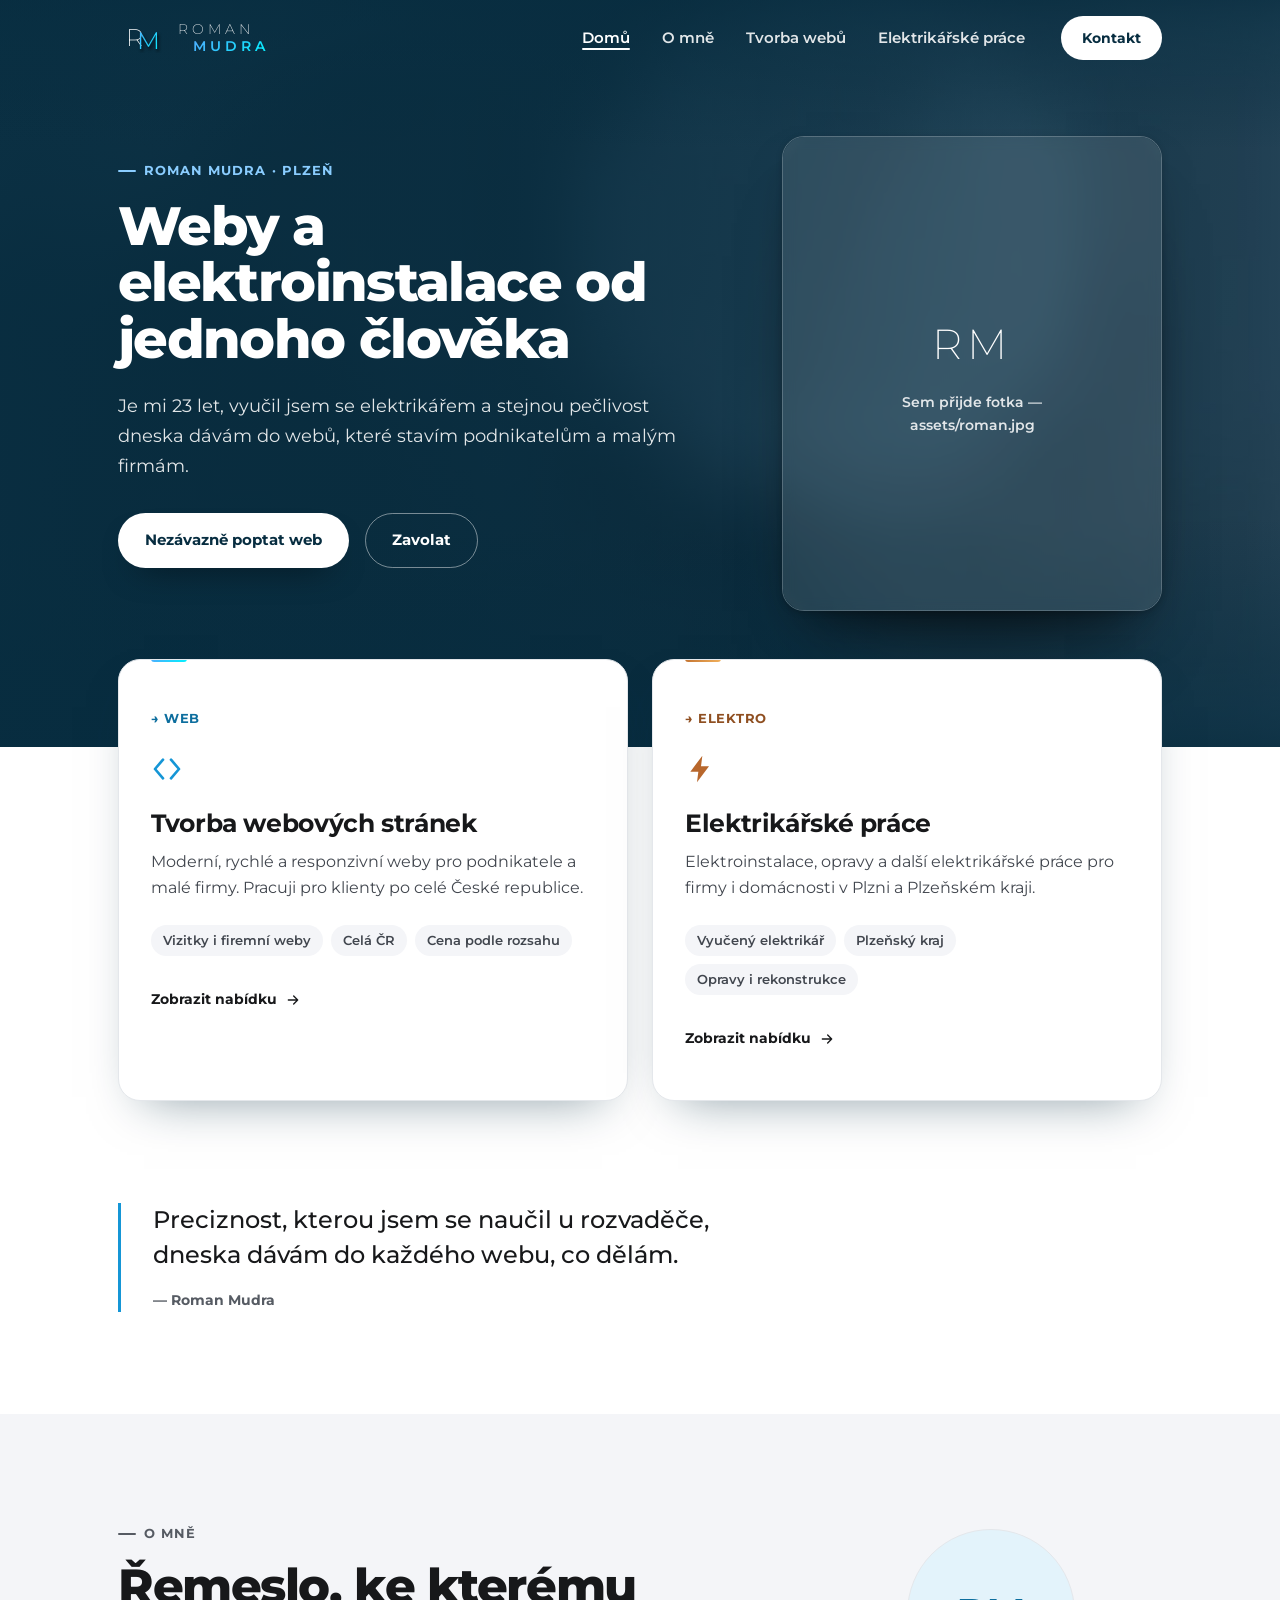
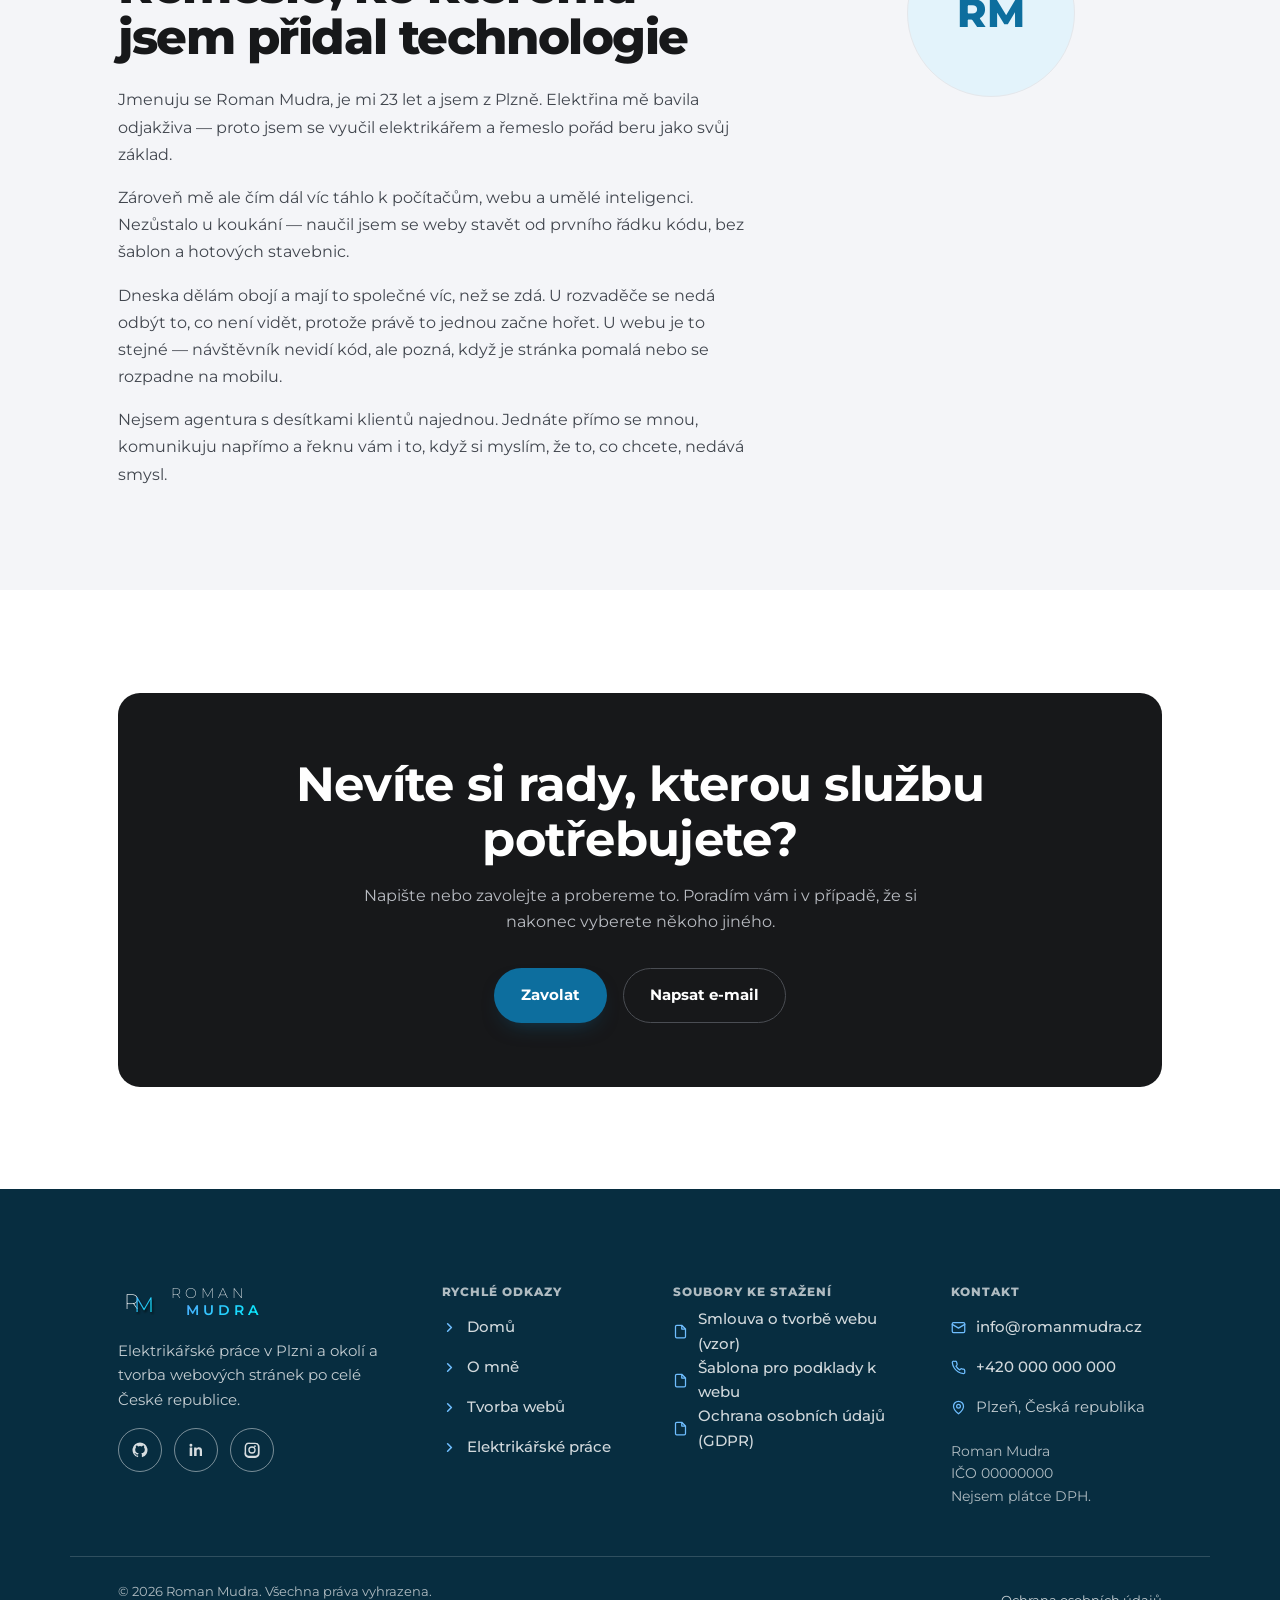
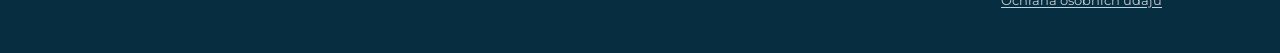
==== commit c7129a2e: "x" ====
--- a/index.html
+++ b/index.html
@@ -1,4 +1,4 @@
-<!DOCTYPE html>
+﻿<!DOCTYPE html>
 <html lang="cs">
 <head>
 <meta charset="UTF-8">
@@ -31,7 +31,7 @@
 <meta name="twitter:card" content="summary_large_image">
 
 <link rel="icon" href="assets/favicon.svg?v=3" type="image/svg+xml">
-<link rel="apple-touch-icon" href="assets/apple-touch-icon.png?v=3">
+<link rel="apple-touch-icon" href="assets/apple-touch-icon.png?v=4">
 
 <link rel="preconnect" href="https://fonts.googleapis.com">
 <link rel="preconnect" href="https://fonts.gstatic.com" crossorigin>
@@ -150,13 +150,30 @@
       <img src="assets/uvod-domu.jpg" alt="" width="1920" height="1100" fetchpriority="high">
     </div>
     <div class="uvod-zavoj"></div>
-    <div class="container uvod-obsah">
-      <span class="eyebrow">Roman Mudra · Plzeň</span>
-      <h1 class="uvod-titul">Weby a elektroinstalace od jednoho člověka</h1>
-      <p class="uvod-text">Je mi 23 let, vyučil jsem se elektrikářem a stejnou pečlivost dneska dávám do webů, které stavím podnikatelům a malým firmám.</p>
-      <div class="hero-actions">
-        <a href="tvorba-webu.html#poptavka" class="btn btn-primary">Nezávazně poptat web</a>
-        <a href="tel:+420000000000" class="btn btn-ghost">Zavolat</a>
+    <div class="container uvod-mrizka">
+      <div class="uvod-obsah">
+        <span class="eyebrow">Roman Mudra · Plzeň</span>
+        <h1 class="uvod-titul">Weby a elektroinstalace od jednoho člověka</h1>
+        <p class="uvod-text">Je mi 23 let, vyučil jsem se elektrikářem a stejnou pečlivost dneska dávám do webů, které stavím podnikatelům a malým firmám.</p>
+        <div class="hero-actions">
+          <a href="tvorba-webu.html#poptavka" class="btn btn-primary">Nezávazně poptat web</a>
+          <a href="tel:+420000000000" class="btn btn-ghost">Zavolat</a>
+        </div>
+      </div>
+
+      <!-- ============================================================
+           FOTKA DO ÚVODU
+           Až budeš mít fotku, ulož ji jako assets/roman.jpg (na výšku,
+           ideálně 800 × 1000 px) a celý <div class="uvod-portret-zastup">
+           nahraď tímhle řádkem:
+             <img src="assets/roman.jpg" alt="Roman Mudra" width="800" height="1000">
+           Zbytek se postará sám — ořez, zaoblení i stín.
+           ============================================================ -->
+      <div class="uvod-portret">
+        <div class="uvod-portret-zastup">
+          <strong>RM</strong>
+          <span>Sem přijde fotka — assets/roman.jpg</span>
+        </div>
       </div>
     </div>
   </section>
--- a/assets/styl.css
+++ b/assets/styl.css
@@ -29,11 +29,14 @@
 
 :root{
   --paper: #FFFFFF;
-  --paper-alt: #F2F4F7;
+  --paper-alt: #F4F5F8;
   --card: #FFFFFF;
   --ink: #17181A;
-  --ink-soft: #63666C;
-  --ink-faint: #696D75;
+  /* Barva běžného textu. Původní #63666C mělo na šedém pruhu kontrast
+     jen 5,22 — technicky prošlo, ale číst se to nedalo. Teď 8,62,
+     a pořád je to o stupeň světlejší než nadpisy, takže hierarchie drží. */
+  --ink-soft: #41464E;
+  --ink-faint: #565B63;
   --line: #E4E7EB;
   --line-soft: #EDEFF2;
 
@@ -280,6 +283,32 @@
 }
 /* Světlejší tón modré z loga. Původní #4FACFE mělo na štítku
    nad bílou fotkou kontrast jen 4,25 — pod hranicí 4,5:1. */
+/* Úvod s portrétem: text vlevo, fotka vpravo. Vpravo je závoj
+   nejřidší, takže fotka leží na nejsvětlejším místě a vystoupí. */
+.uvod-mrizka{ display: grid; grid-template-columns: 1.15fr .85fr; gap: var(--space-8); align-items: center; }
+.uvod-mrizka .uvod-obsah{ max-width: none; padding-right: 0; }
+/* Nadpis je vedle fotky o stupeň menší — v užším sloupci by se
+   64px verze lámala do čtyř řádků a úvod by přerostl obrazovku. */
+.uvod-mrizka .uvod-titul{ font-size: clamp(2.1rem, 1.15rem + 3.3vw, 3.4rem); max-width: 16ch; }
+.uvod-portret{
+  position: relative; border-radius: var(--radius-lg); overflow: hidden;
+  /* width je nutná — obsah je polohovaný, takže bez ní má rámeček
+     nulovou šířku a max-width nemá co omezovat. */
+  width: 100%; aspect-ratio: 4 / 5; max-width: 380px; margin-left: auto;
+  border: 1px solid rgba(255,255,255,.28);
+  box-shadow: 0 2px 6px rgba(0,0,0,.18), 0 24px 48px -24px rgba(0,0,0,.55), 0 60px 100px -60px rgba(0,0,0,.7);
+}
+.uvod-portret img{ width: 100%; height: 100%; object-fit: cover; }
+.uvod-portret-zastup{
+  position: absolute; inset: 0; display: flex; flex-direction: column;
+  align-items: center; justify-content: center; gap: var(--space-3);
+  background: rgba(255,255,255,.10);
+  -webkit-backdrop-filter: blur(6px); backdrop-filter: blur(6px);
+  color: #fff; text-align: center; padding: var(--space-6);
+}
+.uvod-portret-zastup strong{ font-size: 2.6rem; font-weight: 200; letter-spacing: .12em; color: #fff; }
+.uvod-portret-zastup span{ font-size: .88rem; font-weight: 600; color: rgba(255,255,255,.86); max-width: 22ch; }
+
 .uvod .eyebrow{ color: #8ACDFF; }
 .accent-electro .uvod .eyebrow{ color: #F2B15C; }
 .uvod-titul{
@@ -519,7 +548,10 @@
 .prose p{ margin-bottom: var(--space-4); }
 .prose ul{ margin: 0 0 var(--space-4) var(--space-5); list-style: disc; }
 .prose li{ color: var(--ink-soft); margin-bottom: var(--space-2); }
-.prose a{ color: var(--brand-dark); text-decoration: underline; text-underline-offset: 2px; }
+/* :not(.btn) je tu nutné. Bez něj obarvilo tohle pravidlo i tlačítko
+   „Zpět na úvod" na konci stránky se zásadami — dostalo stejnou barvu
+   jako jeho vlastní pozadí a text z něj zmizel. */
+.prose a:not(.btn){ color: var(--brand-dark); text-decoration: underline; text-underline-offset: 2px; }
 
 .page-center{ display: flex; flex-direction: column; align-items: center; justify-content: center; text-align: center; padding-block: var(--space-9); min-height: 52vh; }
 .page-center .hero-actions{ justify-content: center; }
@@ -639,6 +671,43 @@
 .pripad-zastup span{ font-size: 2.4rem; font-weight: 800; color: var(--line); letter-spacing: .04em; }
 
 /* =========================================================
+   Galerie realizací
+   U řemesla nese důkaz fotka, ne text. Popisek leží v přechodu
+   dole na snímku, aby se nemusel řešit prostor pod ním.
+   ========================================================= */
+.galerie{ display: grid; grid-template-columns: repeat(3, 1fr); gap: var(--space-4); }
+.galerie-polozka{
+  position: relative; border-radius: var(--radius-md); overflow: hidden;
+  border: 1px solid var(--line); background: var(--paper-alt); aspect-ratio: 4 / 3;
+  transition: transform .3s var(--ease), box-shadow .3s var(--ease);
+}
+.galerie-polozka:hover{ transform: translateY(-3px); box-shadow: 0 22px 44px -28px rgba(23,24,26,.45); }
+.galerie-polozka img{ width: 100%; height: 100%; object-fit: cover; }
+.galerie-popis{
+  position: absolute; left: 0; right: 0; bottom: 0; padding: var(--space-5) var(--space-4) var(--space-4);
+  background: linear-gradient(0deg, rgba(43,27,14,.92) 0%, rgba(43,27,14,.72) 55%, rgba(43,27,14,0) 100%);
+  color: #fff; font-size: .9rem; font-weight: 600;
+}
+.galerie-popis small{ display: block; font-size: .76rem; font-weight: 600; letter-spacing: .06em; text-transform: uppercase; color: #F2B15C; margin-bottom: 3px; }
+.galerie-zastup{
+  position: absolute; inset: 0; display: flex; flex-direction: column; align-items: center;
+  justify-content: center; gap: var(--space-2); color: var(--ink-faint); text-align: center; padding: var(--space-4);
+}
+.galerie-zastup svg{ width: 26px; height: 26px; color: var(--line); }
+.galerie-zastup span{ font-size: .84rem; font-weight: 600; }
+
+/* Krátká citace zákazníka — u elektro zakázek není kam proklikat,
+   takže reference stojí jen na jménu a na tom, co člověk řekl. */
+.reference-mrizka{ display: grid; grid-template-columns: 1fr 1fr; gap: var(--space-5); margin-top: var(--space-6); }
+.reference-karta{
+  background: var(--card); border: 1px solid var(--line); border-radius: var(--radius-lg);
+  padding: var(--space-6); box-shadow: 0 2px 4px rgba(23,24,26,.03), 0 24px 52px -38px rgba(23,24,26,.35);
+}
+.reference-karta p{ font-size: .98rem; font-style: italic; color: var(--ink); }
+.reference-karta cite{ display: block; margin-top: var(--space-4); font-style: normal; font-weight: 700; font-size: .88rem; color: var(--ink-soft); }
+.reference-karta .eyebrow{ margin-bottom: var(--space-3); }
+
+/* =========================================================
    Poptávka — formulář a kontaktní karta vedle sebe
    Stín je stupňovaný ze tří vrstev (těsný, střední, měkký),
    aby karta vypadala nadzvednutá. Jeden velký rozostřený stín
@@ -684,9 +753,15 @@
 
 /* ---------- Responzivita ---------- */
 @media (max-width: 980px){
+  /* Na užších displejích jde fotka pod text a zmenší se — portrét
+     přes celou šířku by odsunul nadpis mimo první obrazovku. */
+  .uvod-mrizka{ grid-template-columns: 1fr; gap: var(--space-6); }
+  .uvod-portret{ max-width: 260px; margin-left: 0; aspect-ratio: 1 / 1; }
   .balicek-faze{ grid-template-columns: 1fr; gap: var(--space-6); }
   .pripad{ grid-template-columns: 1fr; }
   .poptavka-mrizka{ grid-template-columns: 1fr; }
+  .galerie{ grid-template-columns: 1fr 1fr; }
+  .reference-mrizka{ grid-template-columns: 1fr; }
   .about-grid{ grid-template-columns: 1fr; }
   .avatar-wrap{ order: -1; }
   .avatar-circle{ width: 120px; height: 120px; }
@@ -702,17 +777,78 @@
   .balicek-cena{ width: 100%; }
 }
 @media (max-width: 760px){
+  /* Rozměry jsou zapsané výslovně (top/left/width/height), NE přes
+     `inset`. Menu leží uvnitř <header>, a jakmile lišta dostane
+     `backdrop-filter`, stane se pro ně vztažným rámcem — `bottom: 0`
+     by pak znamenalo spodní okraj lišty, ne obrazovky, a panel by měl
+     výšku 65 px. S výslovnou výškou vyjde správně tak i tak, takže
+     rozostření lišty může zůstat. */
+  /* Panel jde přes CELOU výšku, tedy i pod lištu, a obsah odsazuje
+     shora o její výšku. Lišta při otevřeném menu žádné vlastní pozadí
+     nemá — prosvítá jí panel, takže to působí jako jedna skleněná
+     plocha, ne jako pruh nalepený na panel. */
   .site-nav{
-    position: fixed; inset: var(--header-h) 0 0 0; background: var(--paper);
-    flex-direction: column; align-items: flex-start; padding: var(--space-6) var(--pad-inline);
-    gap: var(--space-5); transform: translateX(100%); transition: transform .3s var(--ease);
-    overflow-y: auto; border-top: 1px solid var(--line);
+    position: fixed;
+    top: 0; left: 0;
+    width: 100%; height: 100dvh;
+    flex-direction: column; align-items: flex-start;
+    padding: calc(var(--header-h) + var(--space-6)) var(--pad-inline) var(--space-6);
+    gap: var(--space-5); overflow-y: auto;
+    /* Krytí .94, ne méně: při .88 měl odkaz v menu nad tmavým obsahem
+       kontrast 4,38 — pod hranicí 4,5:1. Rozostření je i tak vidět. */
+    background: rgba(255,255,255,.94);
+    -webkit-backdrop-filter: blur(22px) saturate(1.6);
+    backdrop-filter: blur(22px) saturate(1.6);
+    transform: translateX(100%);
+    /* Zavřený panel se nedá tabulátorem projít — bez toho by se
+       fokus schovával mimo obrazovku. */
+    visibility: hidden;
+    transition: transform .42s cubic-bezier(.22,.61,.36,1), visibility 0s linear .42s;
   }
-  .site-nav.is-open{ transform: translateX(0); }
+  .site-nav.is-open{
+    transform: translateX(0);
+    visibility: visible;
+    transition: transform .42s cubic-bezier(.22,.61,.36,1), visibility 0s;
+  }
+
+  /* Položky dojíždějí zprava po jedné, až když je panel skoro na místě.
+     Bez zpoždění by se hýbaly zároveň s panelem a nebylo by to poznat. */
+  .site-nav .nav-link,
+  .site-nav .btn{
+    opacity: 0; transform: translateX(26px);
+    transition: opacity .34s var(--ease), transform .34s var(--ease);
+  }
+  .site-nav.is-open .nav-link,
+  .site-nav.is-open .btn{ opacity: 1; transform: translateX(0); }
+  .site-nav.is-open .nav-link:nth-child(1){ transition-delay: .13s; }
+  .site-nav.is-open .nav-link:nth-child(2){ transition-delay: .19s; }
+  .site-nav.is-open .nav-link:nth-child(3){ transition-delay: .25s; }
+  .site-nav.is-open .nav-link:nth-child(4){ transition-delay: .31s; }
+  .site-nav.is-open .nav-link:nth-child(5){ transition-delay: .37s; }
+  .site-nav.is-open .btn{ transition-delay: .40s; }
   /* Na stránkách s fotkou v úvodu je i vysunuté menu tmavé — jinak by
      přes průhlednou lištu prosvítala fotka do bílého panelu. */
-  body.uvod-foto .site-nav{ background: var(--brand-ink); border-top-color: rgba(255,255,255,.16); }
-  body.uvod-foto .site-header--electro .site-nav{ background: #2B1B0E; }
+  body.uvod-foto .site-nav{ background: rgba(7,45,64,.82); }
+  body.uvod-foto .site-header--electro .site-nav{ background: rgba(43,27,14,.84); }
+
+  /* Logo a křížek musí zůstat nad panelem. Logo je v HTML PŘED menu,
+     takže by ho jinak panel překryl — menu je polohované, a to
+     v pořadí vykreslování vyhrává. */
+  .site-header .logo,
+  .nav-toggle{ position: relative; z-index: 2; }
+
+  /* Kde rozostření nefunguje (starší Android, vypnutá GPU akcelerace),
+     musí být panel krycí — jinak by se text mísil s obsahem pod ním. */
+  @supports not ((backdrop-filter: blur(1px)) or (-webkit-backdrop-filter: blur(1px))){
+    .site-nav{ background: var(--paper); }
+    body.uvod-foto .site-nav{ background: var(--brand-ink); }
+    body.uvod-foto .site-header--electro .site-nav{ background: #2B1B0E; }
+  }
+
+  /* Kdo si vypnul animace, nemá čekat na dojezd položek. */
+  @media (prefers-reduced-motion: reduce){
+    .site-nav, .site-nav .nav-link, .site-nav .btn{ transition: none !important; transition-delay: 0s !important; }
+  }
   .nav-links{ flex-direction: column; align-items: stretch; gap: var(--space-2); width: 100%; }
   .nav-link{ font-size: 1.05rem; min-height: 52px; }
   .site-nav .btn{ width: 100%; }
@@ -726,6 +862,7 @@
   .cta-band{ padding: var(--space-7) var(--space-5); }
   .tiles--preklad{ margin-top: -72px; }
   .karta-3d{ padding: var(--space-5); }
+  .galerie{ grid-template-columns: 1fr; }
   .balicek-hlava, .balicek-faze, .balicek-pata, .pripad{ padding: var(--space-5); }
   .balicek-cena{ padding: var(--space-4) var(--space-5); }
 }
@@ -756,3 +893,60 @@
   background: #2B1B0E;
   box-shadow: 0 2px 4px rgba(43,27,14,.12), 0 16px 30px -16px rgba(43,27,14,.4), 0 48px 84px -48px rgba(43,27,14,.65);
 }
+
+/* =========================================================
+   Oprava vysunutého menu na mobilu
+   MUSÍ ZŮSTAT ÚPLNĚ NA KONCI — přebíjí pravidla výš, která
+   mají stejnou specificitu (media query specificitu nemění).
+
+   Prvek s `backdrop-filter` se stává vztažným rámcem pro
+   potomky s `position: fixed`. Menu je uvnitř <header>, takže
+   `inset: var(--header-h) 0 0 0` se nepočítalo od okraje
+   obrazovky, ale od lišty vysoké 77 px. Panel měl proto místo
+   735 px jen 65 px — vyjel z boku a byl vysoký na dva prsty.
+
+   Řeší se to výše: panel má výslovně zapsanou šířku a výšku
+   místo `inset`, takže vyjde správně i uvnitř vztažného rámce.
+   Rozostření lišty tím pádem může zůstat.
+
+   ⚠️ Kdyby se `inset` do `.site-nav` někdy vrátil, tahle chyba
+   se vrátí s ním.
+   ========================================================= */
+@media (max-width: 760px){
+  .site-header{ background: rgba(255,255,255,.9); }
+  body.uvod-foto .site-header.je-posunuta{ background: rgba(7,45,64,.9); }
+  body.uvod-foto .site-header--electro.je-posunuta{ background: rgba(43,27,14,.9); }
+
+  /* ⚠️ TOHLE JE TA VĚC, KVŮLI KTERÉ ROZOSTŘENÍ „ZLOBILO".
+     Prvek s `backdrop-filter` zakládá pro své potomky nové pozadí
+     ke snímání. Menu leží uvnitř lišty, takže jeho rozostření
+     nesnímalo stránku pod sebou, ale prázdné pozadí lišty — a
+     vypadalo proto jako plocha bez efektu. Rozostření tam bylo,
+     jen nemělo co rozmazávat.
+
+     Při otevřeném menu proto lištu zbavujeme pozadí i rozostření.
+     Nic tím neztratí: přes celou její plochu leží panel, který má
+     rozostření vlastní a snímá skutečný obsah stránky.
+
+     Pravidla jsou tři a každé stojí samostatně. Musí mít stejnou
+     specificitu jako modrá a měděná pravidla výš — jinak prohrají
+     a lišta si pozadí i rozostření nechá. */
+  .site-header:has(.site-nav.is-open){
+    background: transparent;
+    -webkit-backdrop-filter: none;
+    backdrop-filter: none;
+    border-bottom-color: transparent;
+  }
+  body.uvod-foto .site-header:has(.site-nav.is-open){
+    background: transparent;
+    -webkit-backdrop-filter: none;
+    backdrop-filter: none;
+    border-bottom-color: transparent;
+  }
+  body.uvod-foto .site-header--electro:has(.site-nav.is-open){
+    background: transparent;
+    -webkit-backdrop-filter: none;
+    backdrop-filter: none;
+    border-bottom-color: transparent;
+  }
+}
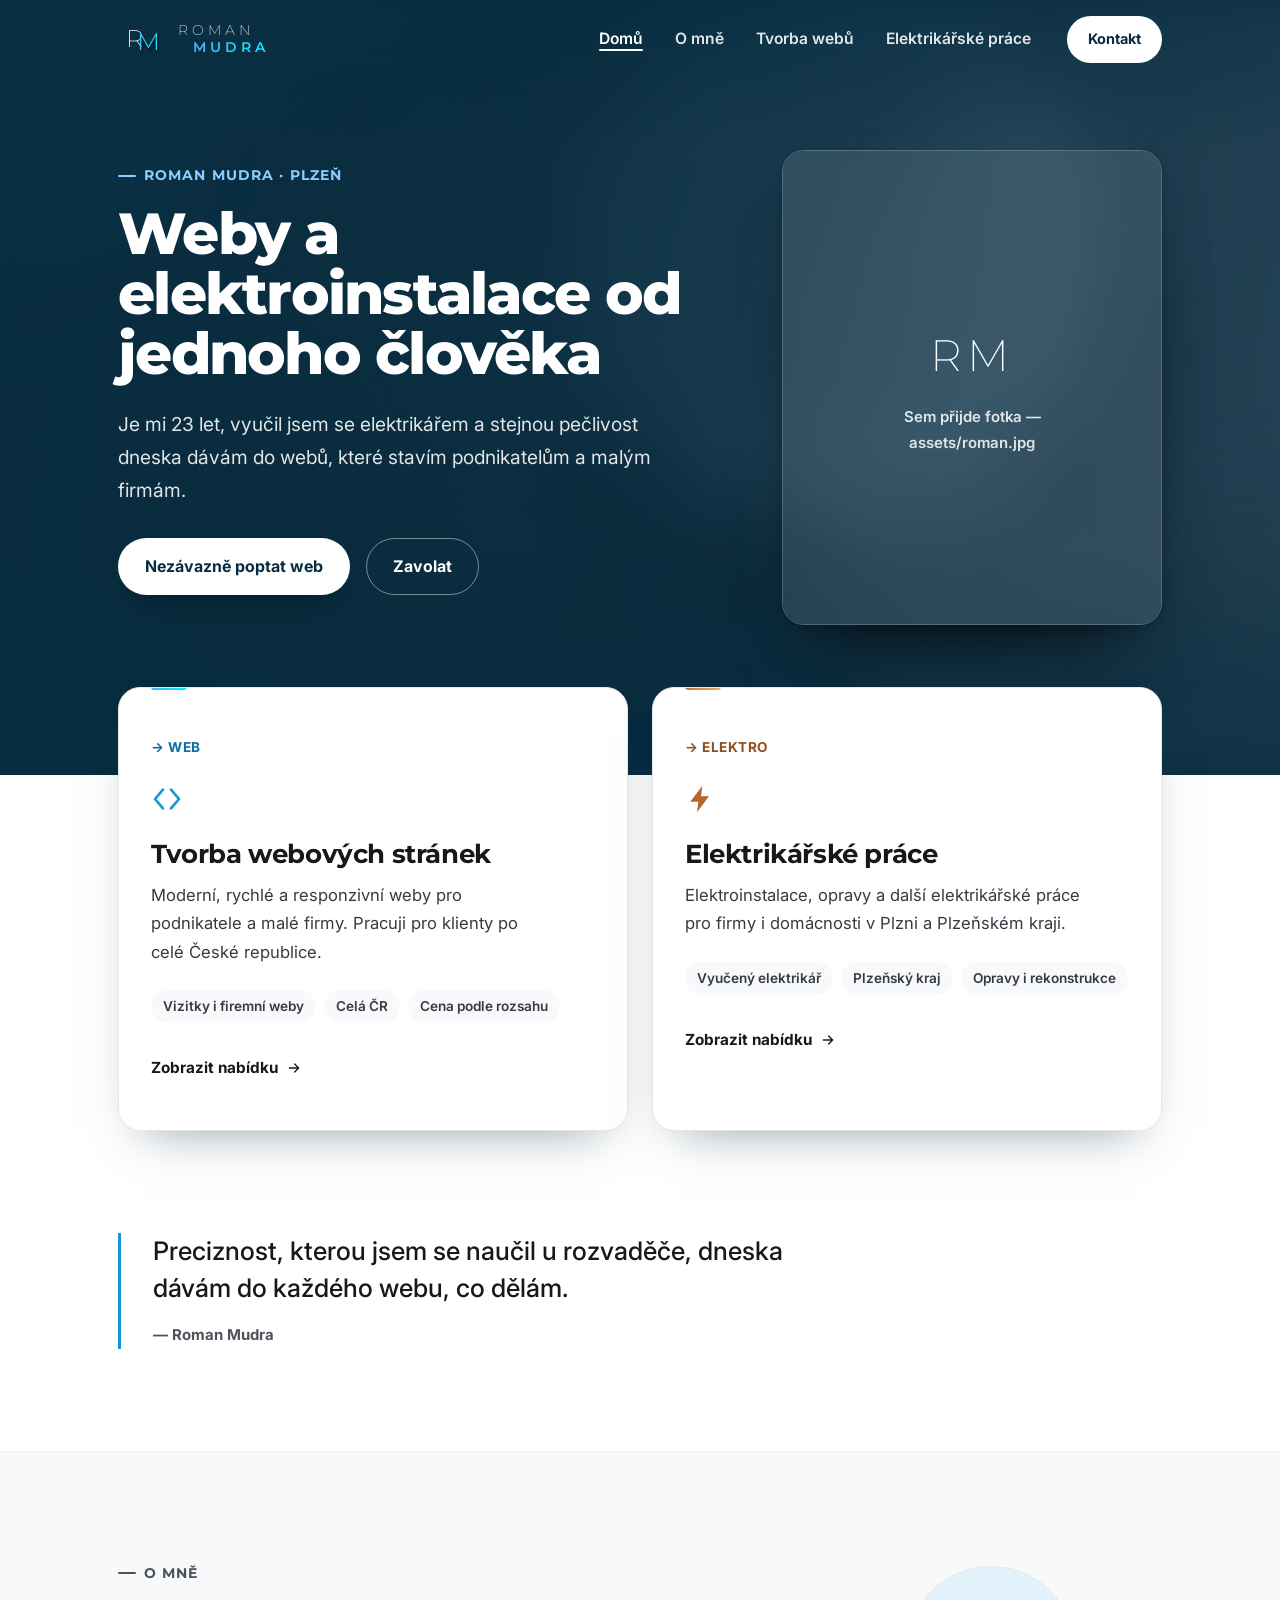
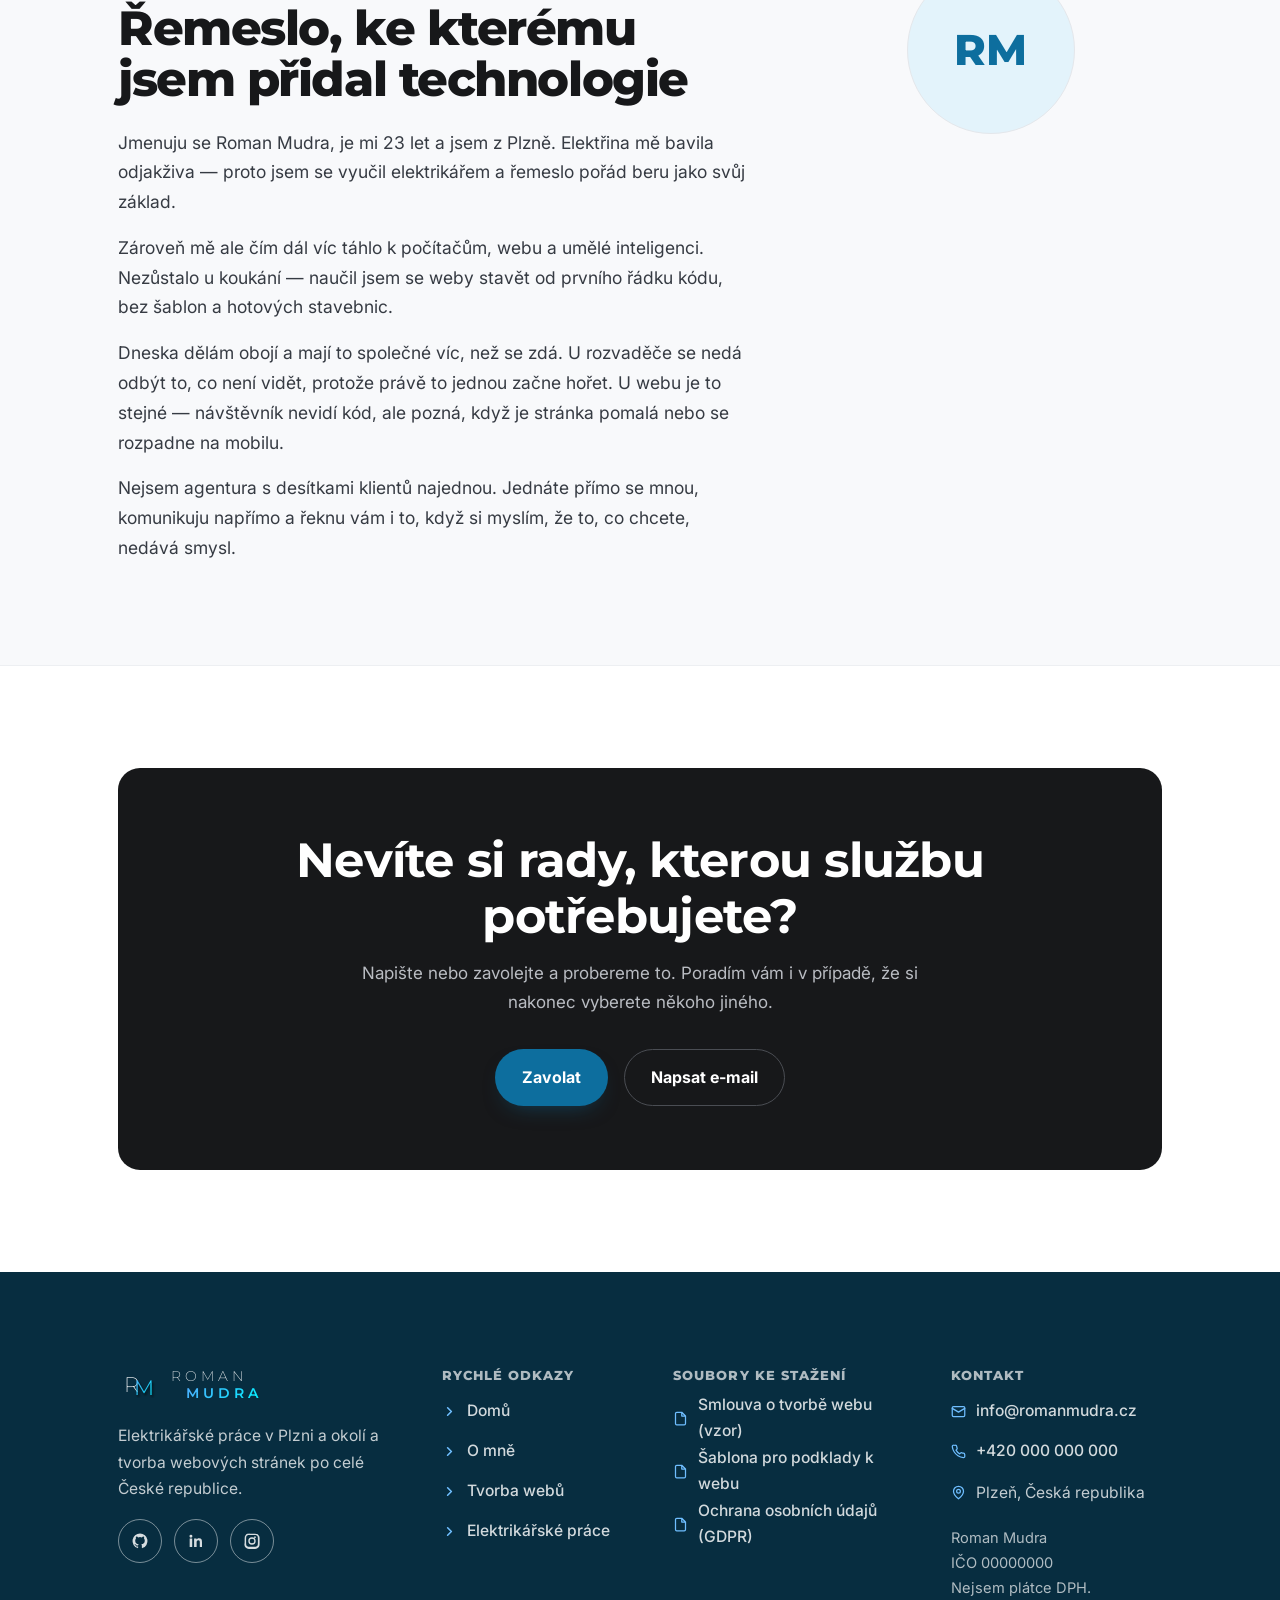
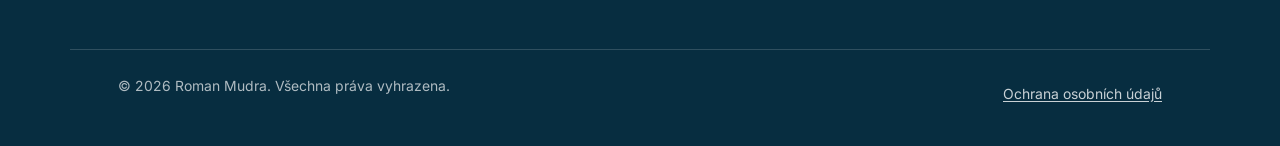
==== commit fe13e27e: "x" ====
--- a/index.html
+++ b/index.html
@@ -35,8 +35,8 @@
 
 <link rel="preconnect" href="https://fonts.googleapis.com">
 <link rel="preconnect" href="https://fonts.gstatic.com" crossorigin>
-<link href="https://fonts.googleapis.com/css2?family=Montserrat:wght@200;300;400;500;600;700;800&display=swap" rel="stylesheet">
-<link rel="stylesheet" href="assets/styl.css">
+<link href="https://fonts.googleapis.com/css2?family=Inter:wght@400;500;600;700&family=Montserrat:wght@200;300;400;500;600;700;800&display=swap" rel="stylesheet">
+<link rel="stylesheet" href="assets/styl.css?v=5">
 
 <script type="application/ld+json">
 {
@@ -315,6 +315,6 @@
   </div>
 </footer>
 
-<script src="assets/skript.js"></script>
+<script src="assets/skript.js?v=5"></script>
 </body>
 </html>
--- a/assets/styl.css
+++ b/assets/styl.css
@@ -1,3 +1,10 @@
+/* Písma se načítají i odsud, nejen z <link> v HTML. Je to pojistka:
+   kdyby se nahrál nový styl a staré HTML, chybělo by Inter a text
+   by spadl do systémového písma. Vypadá to jako „změna se neprojevila",
+   přitom se projevila — jen chybí písmo. Prohlížeč si soubor stáhne
+   jen jednou, takže dvojí zápis nic nestojí. */
+@import url('https://fonts.googleapis.com/css2?family=Inter:wght@400;500;600;700&family=Montserrat:wght@200;300;400;500;600;700;800&display=swap');
+
 /* =========================================================
    Roman Mudra — osobní brand
    Sdílený styl pro všechny stránky webu.
@@ -16,7 +23,11 @@
 
 *, *::before, *::after { box-sizing: border-box; }
 * { margin: 0; padding: 0; }
-html { scroll-behavior: smooth; }
+/* Základ 17 px místo výchozích 16. Všechny velikosti písma jsou
+   v rem, takže se s ním zvětší i drobné texty v kartách — právě ty
+   byly nejhůř čitelné. Nadpisy mají clamp přepočítaný tak, aby
+   zůstaly na 48 px, tedy tam, kde byly. */
+html { scroll-behavior: smooth; font-size: 17px; }
 @media (prefers-reduced-motion: reduce) {
   html { scroll-behavior: auto; }
   *, *::before, *::after { animation-duration: 0.01ms !important; animation-iteration-count: 1 !important; transition-duration: 0.01ms !important; scroll-behavior: auto !important; }
@@ -29,14 +40,16 @@
 
 :root{
   --paper: #FFFFFF;
-  --paper-alt: #F4F5F8;
+  /* Skoro bílá, ne šedá. Odlišení sekcí obstarává vlasová linka
+     nahoře a dole — plocha už jen naznačuje, že jde o jiný blok. */
+  --paper-alt: #F8F9FB;
   --card: #FFFFFF;
   --ink: #17181A;
   /* Barva běžného textu. Původní #63666C mělo na šedém pruhu kontrast
      jen 5,22 — technicky prošlo, ale číst se to nedalo. Teď 8,62,
      a pořád je to o stupeň světlejší než nadpisy, takže hierarchie drží. */
-  --ink-soft: #41464E;
-  --ink-faint: #565B63;
+  --ink-soft: #363B43;
+  --ink-faint: #4E535B;
   --line: #E4E7EB;
   --line-soft: #EDEFF2;
 
@@ -60,14 +73,22 @@
 
   --earth: #4A6330;
 
-  --font: "Montserrat", system-ui, sans-serif;
+  /* DVĚ PÍSMA, KAŽDÉ NA SVOU PRÁCI.
+     Montserrat je geometrický grotesk stavěný na nadpisy — má
+     uniformní tahy a široká kulatá písmena. V nadpisu je to jeho
+     síla, v odstavci únava: řádky nemají rytmus a oko po nich
+     klouže. Běžný text proto sází Inter, který je navržený přímo
+     na čtení na displeji. Přesně tak to má i japonske-fasady.cz,
+     tedy web, který se uživateli líbil. */
+  --font: "Inter", system-ui, -apple-system, "Segoe UI", sans-serif;
+  --font-nadpis: "Montserrat", system-ui, sans-serif;
 
   /* Velikost je hlavní rozdíl mezi „působí jako Word" a „působí draze".
      Nadpisy sekcí drží 48 px, úvodní nadpis 64 px — stejně jako weby,
      které se uživateli líbily. Menší hodnoty vypadaly jako dokument. */
-  --fs-hero: clamp(2.25rem, 1.2rem + 4.4vw, 4rem);
-  --fs-h2: clamp(1.85rem, 1.3rem + 2.4vw, 3rem);
-  --fs-lead: clamp(1.05rem, 0.95rem + 0.4vw, 1.22rem);
+  --fs-hero: clamp(2.1rem, 1.1rem + 4.4vw, 3.77rem);
+  --fs-h2: clamp(1.74rem, 1.2rem + 2.4vw, 2.83rem);
+  --fs-lead: clamp(1rem, 0.9rem + 0.4vw, 1.15rem);
   /* svislý prostor sekcí — druhá polovina téhož rozdílu */
   --sekce-y: clamp(76px, 8vw, 132px);
 
@@ -90,20 +111,33 @@
   background: var(--paper);
   color: var(--ink);
   font-family: var(--font);
-  font-size: 16px;
-  line-height: 1.65;
-  -webkit-font-smoothing: antialiased;
-}
-
-h1, h2, h3, h4 { font-family: var(--font); font-weight: 700; line-height: 1.15; letter-spacing: -0.015em; color: var(--ink); }
+  font-size: 1rem;
+  line-height: 1.7;
+  /* Záměrně BEZ `-webkit-font-smoothing: antialiased`. To vypnutí
+     subpixelového vyhlazování ztenčuje tahy a text pak působí
+     vybledle a rozdrbaně — přesně to, na co si uživatel stěžoval. */
+}
+
+h1, h2, h3, h4 { font-family: var(--font-nadpis); font-weight: 700; line-height: 1.15; letter-spacing: -0.015em; color: var(--ink); }
 p { color: var(--ink-soft); }
-strong { color: var(--ink); font-weight: 700; }
+strong { color: var(--ink); font-weight: 600; }
+
+/* Prvky, které nesou značku nebo se chovají jako nadpis, zůstávají
+   v Montserratu — jsou krátké, takže se na nich jeho tvary projeví
+   jako charakter, ne jako námaha. */
+.logo-wordmark,
+.eyebrow,
+.avatar-circle span,
+.uvod-portret-zastup strong,
+.pripad-zastup span:first-child,
+.balicek-cena strong,
+.pricing-price{ font-family: var(--font-nadpis); }
 
 .container{ max-width: var(--container); margin-inline: auto; padding-inline: var(--pad-inline); }
 .container--narrow{ max-width: 760px; }
 .container--reading{ max-width: 720px; }
 .section{ padding-block: var(--sekce-y); position: relative; }
-.section--alt{ background: var(--paper-alt); }
+.section--alt{ background: var(--paper-alt); border-block: 1px solid var(--line-soft); }
 .section--flush-top{ padding-top: 0; }
 
 /* kotvy pod lepivou hlavičkou nesmí skončit schované pod ní */
@@ -668,7 +702,9 @@
   justify-content: center; gap: var(--space-2); color: var(--ink-faint); font-size: .9rem;
   font-weight: 600; text-align: center; padding: var(--space-5);
 }
-.pripad-zastup span{ font-size: 2.4rem; font-weight: 800; color: var(--line); letter-spacing: .04em; }
+/* Zástupný text musí být čitelný — dokud sem Roman nedá snímek webu,
+   je to normální obsah stránky. Při barvě --line měl kontrast 1,14. */
+.pripad-zastup span{ font-size: 2.4rem; font-weight: 800; color: #767E8A; letter-spacing: .04em; }
 
 /* =========================================================
    Galerie realizací
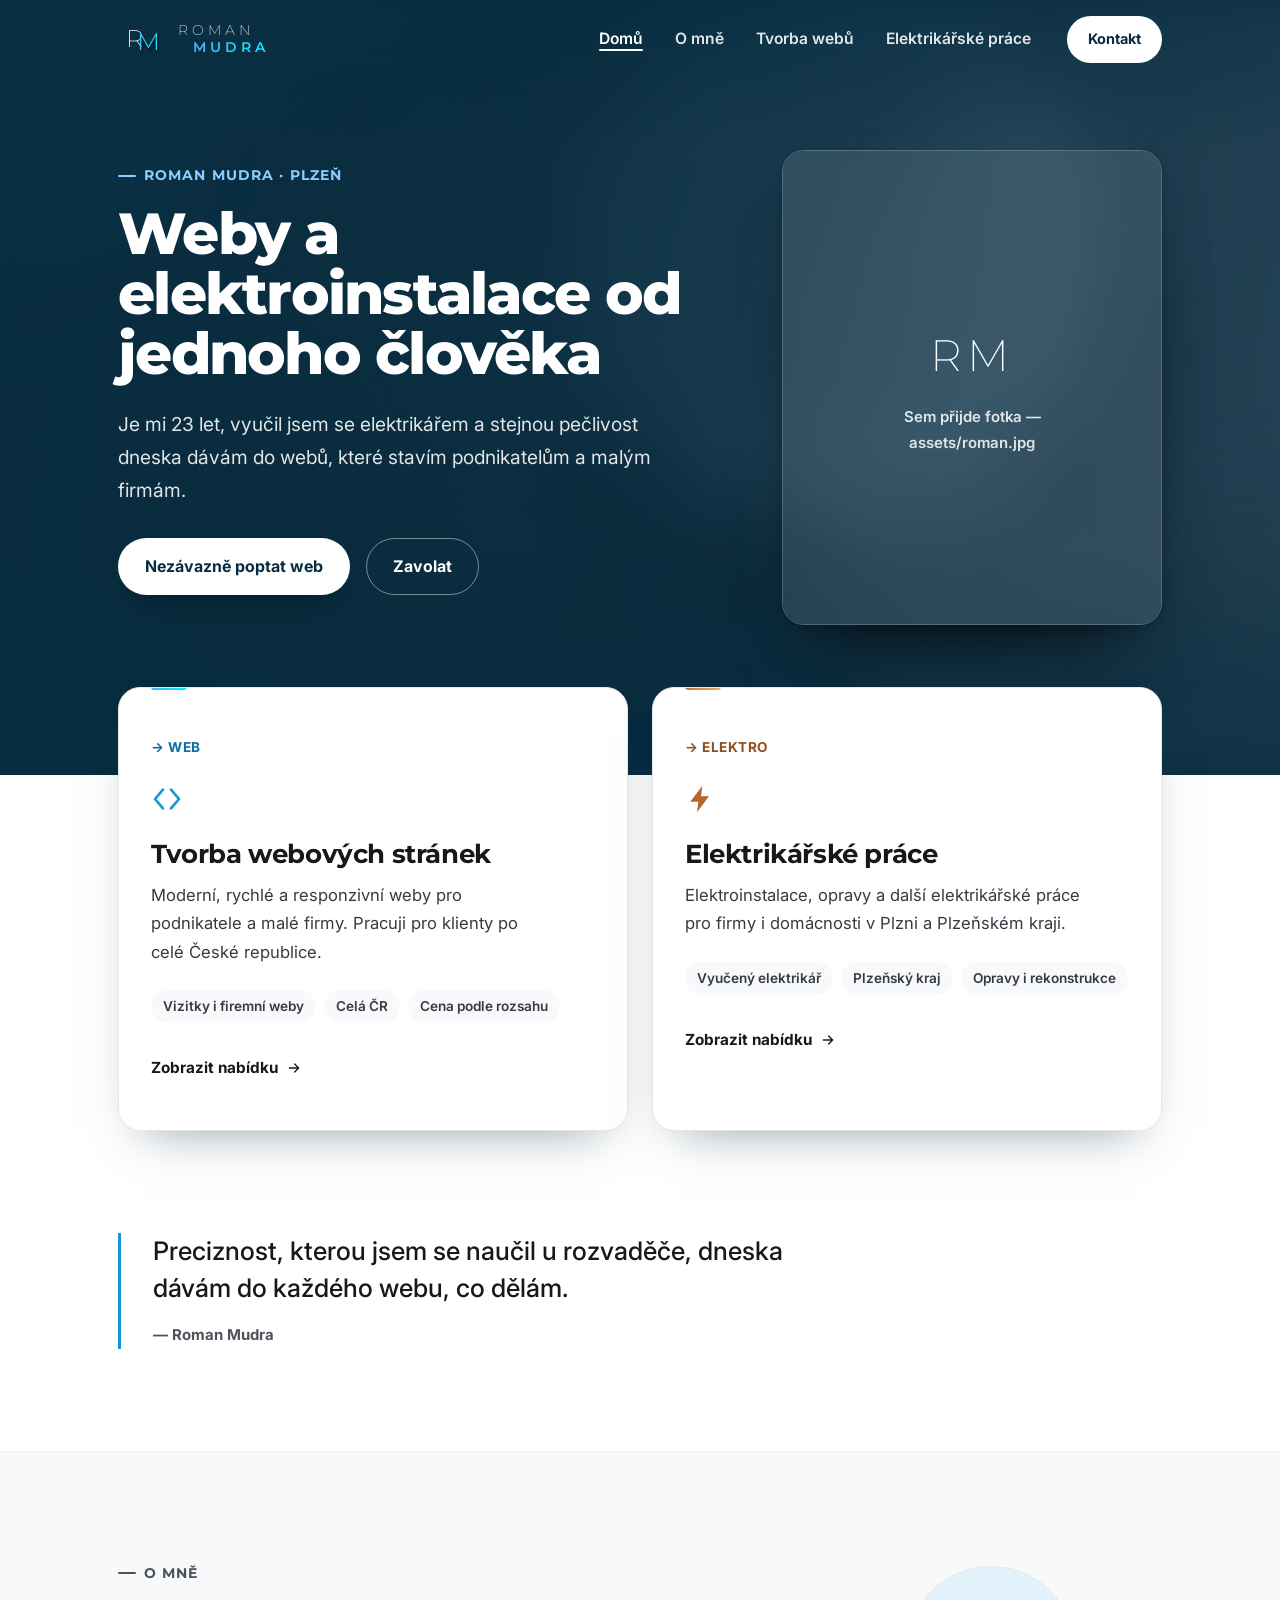
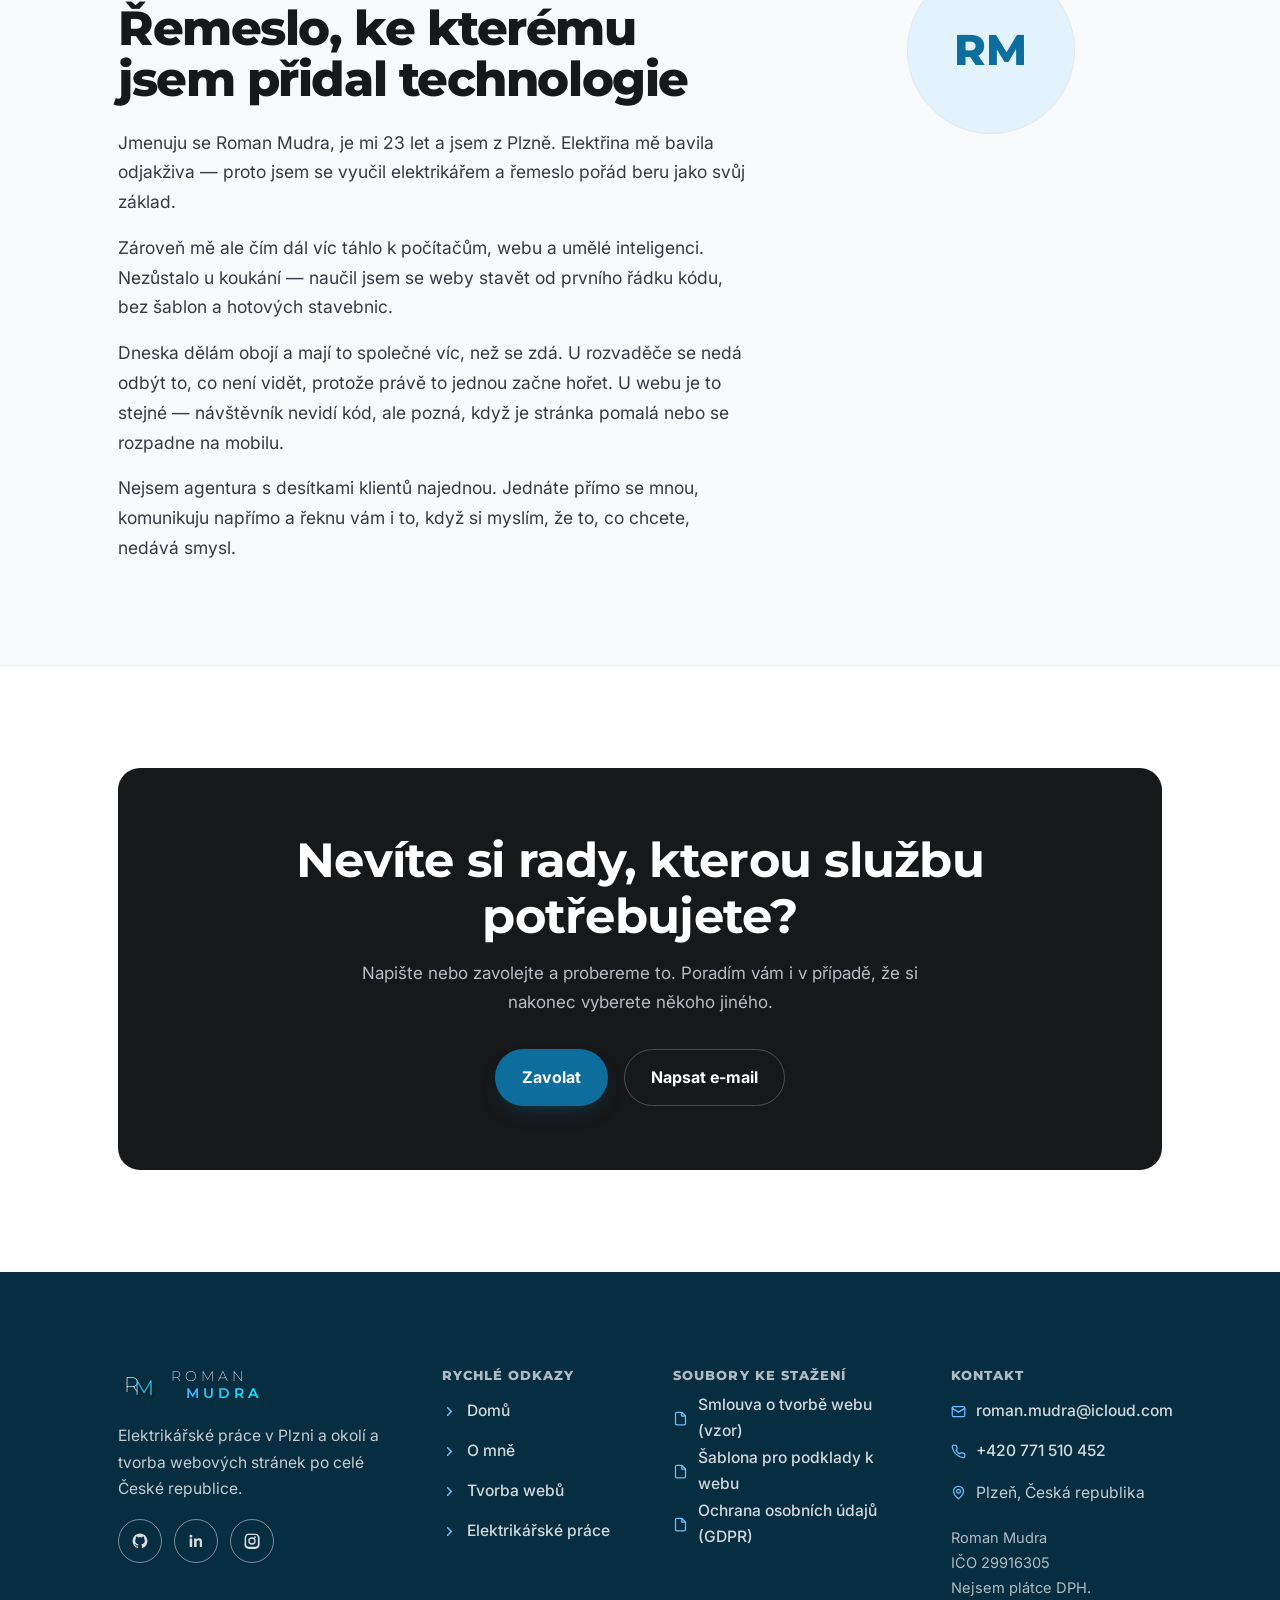
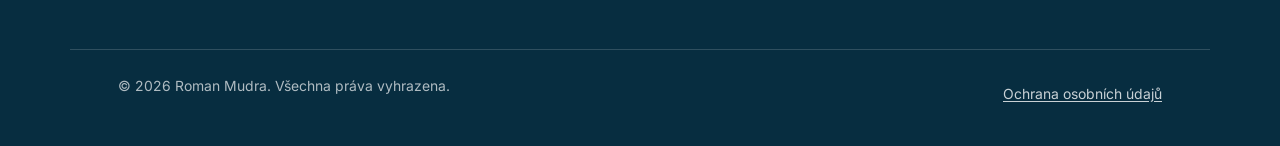
==== commit 26577258: "y" ====
--- a/index.html
+++ b/index.html
@@ -5,13 +5,16 @@
 <meta name="viewport" content="width=device-width, initial-scale=1.0">
 
 <!-- ===================================================================
-     NEŽ WEB PUSTÍŠ VEN, NAJDI A NAHRAĎ NA VŠECH STRÁNKÁCH:
-       https://romanmudra.cz   → skutečná adresa webu
-       info@romanmudra.cz      → skutečný e-mail
-       +420 000 000 000        → skutečné telefonní číslo
-       IČO 00000000            → skutečné IČO
-       odkazy na sociální sítě v patičce (teď vedou na #)
-     Kontaktní e-mail se nastavuje i v assets/skript.js
+     ZBÝVÁ DOPLNIT NA VŠECH STRÁNKÁCH:
+       https://romanmudra.cz   → skutečná adresa webu, až bude doména
+                                 (canonical, og:url, JSON-LD,
+                                  robots.txt a sitemap.xml)
+       href="#"                → odkazy na sociální sítě v patičce
+       FORM_ENDPOINT           → v assets/skript.js, aby poptávky
+                                 opravdu chodily (viz formspree.io)
+
+     HOTOVO: telefon +420 771 510 452, e-mail roman.mudra@icloud.com,
+     IČO 29916305, neplátce DPH.
      =================================================================== -->
 
 <title>Roman Mudra | Tvorba webových stránek a elektrikářské práce v Plzni</title>
@@ -48,7 +51,7 @@
       "name": "Roman Mudra",
       "jobTitle": "Elektrikář a tvůrce webových stránek",
       "url": "https://romanmudra.cz/",
-      "email": "info@romanmudra.cz",
+      "email": "roman.mudra@icloud.com",
       "address": {
         "@type": "PostalAddress",
         "addressLocality": "Plzeň",
@@ -62,8 +65,8 @@
       "description": "Tvorba webových stránek pro podnikatele a malé firmy po celé ČR a elektrikářské práce v Plzni a Plzeňském kraji.",
       "url": "https://romanmudra.cz/",
       "image": "https://romanmudra.cz/assets/nahled-web.png",
-      "email": "info@romanmudra.cz",
-      "telephone": "+420000000000",
+      "email": "roman.mudra@icloud.com",
+      "telephone": "+420771510452",
       "founder": { "@id": "https://romanmudra.cz/#roman" },
       "address": {
         "@type": "PostalAddress",
@@ -157,7 +160,7 @@
         <p class="uvod-text">Je mi 23 let, vyučil jsem se elektrikářem a stejnou pečlivost dneska dávám do webů, které stavím podnikatelům a malým firmám.</p>
         <div class="hero-actions">
           <a href="tvorba-webu.html#poptavka" class="btn btn-primary">Nezávazně poptat web</a>
-          <a href="tel:+420000000000" class="btn btn-ghost">Zavolat</a>
+          <a href="tel:+420771510452" class="btn btn-ghost">Zavolat</a>
         </div>
       </div>
 
@@ -255,8 +258,8 @@
         <h2 id="kontakt-nadpis">Nevíte si rady, kterou službu potřebujete?</h2>
         <p>Napište nebo zavolejte a probereme to. Poradím vám i v případě, že si nakonec vyberete někoho jiného.</p>
         <div class="hero-actions">
-          <a href="tel:+420000000000" class="btn btn-primary">Zavolat</a>
-          <a href="mailto:info@romanmudra.cz" class="btn btn-ghost">Napsat e-mail</a>
+          <a href="tel:+420771510452" class="btn btn-primary">Zavolat</a>
+          <a href="mailto:roman.mudra@icloud.com" class="btn btn-ghost">Napsat e-mail</a>
         </div>
       </div>
     </div>
@@ -289,24 +292,24 @@
       </div>
     </div>
     <div class="footer-col">
-      <h4>Rychlé odkazy</h4>
+      <h3>Rychlé odkazy</h3>
       <a href="index.html"><svg viewBox="0 0 24 24" aria-hidden="true"><path d="m9 6 6 6-6 6" stroke="currentColor" stroke-width="2.5" stroke-linecap="round" stroke-linejoin="round" fill="none"/></svg>Domů</a>
       <a href="#o-mne"><svg viewBox="0 0 24 24" aria-hidden="true"><path d="m9 6 6 6-6 6" stroke="currentColor" stroke-width="2.5" stroke-linecap="round" stroke-linejoin="round" fill="none"/></svg>O mně</a>
       <a href="tvorba-webu.html"><svg viewBox="0 0 24 24" aria-hidden="true"><path d="m9 6 6 6-6 6" stroke="currentColor" stroke-width="2.5" stroke-linecap="round" stroke-linejoin="round" fill="none"/></svg>Tvorba webů</a>
       <a href="elektrikarske-prace.html"><svg viewBox="0 0 24 24" aria-hidden="true"><path d="m9 6 6 6-6 6" stroke="currentColor" stroke-width="2.5" stroke-linecap="round" stroke-linejoin="round" fill="none"/></svg>Elektrikářské práce</a>
     </div>
     <div class="footer-col">
-      <h4>Soubory ke stažení</h4>
+      <h3>Soubory ke stažení</h3>
       <a href="dokumenty/smlouva-o-tvorbe-webu.html"><svg viewBox="0 0 24 24" aria-hidden="true"><path d="M14 2H6a2 2 0 0 0-2 2v16a2 2 0 0 0 2 2h12a2 2 0 0 0 2-2V8Zm0 0v6h6" stroke="currentColor" stroke-width="2" stroke-linecap="round" stroke-linejoin="round" fill="none"/></svg>Smlouva o tvorbě webu (vzor)</a>
       <a href="dokumenty/podklady-pro-web.html"><svg viewBox="0 0 24 24" aria-hidden="true"><path d="M14 2H6a2 2 0 0 0-2 2v16a2 2 0 0 0 2 2h12a2 2 0 0 0 2-2V8Zm0 0v6h6" stroke="currentColor" stroke-width="2" stroke-linecap="round" stroke-linejoin="round" fill="none"/></svg>Šablona pro podklady k webu</a>
       <a href="zasady-ochrany-osobnich-udaju.html"><svg viewBox="0 0 24 24" aria-hidden="true"><path d="M14 2H6a2 2 0 0 0-2 2v16a2 2 0 0 0 2 2h12a2 2 0 0 0 2-2V8Zm0 0v6h6" stroke="currentColor" stroke-width="2" stroke-linecap="round" stroke-linejoin="round" fill="none"/></svg>Ochrana osobních údajů (GDPR)</a>
     </div>
     <div class="footer-col">
-      <h4>Kontakt</h4>
-      <a href="mailto:info@romanmudra.cz"><svg viewBox="0 0 24 24" aria-hidden="true"><path d="M4 4h16a2 2 0 0 1 2 2v12a2 2 0 0 1-2 2H4a2 2 0 0 1-2-2V6a2 2 0 0 1 2-2Z" stroke="currentColor" stroke-width="2" fill="none"/><path d="m22 7-10 6L2 7" stroke="currentColor" stroke-width="2" stroke-linecap="round" stroke-linejoin="round" fill="none"/></svg>info@romanmudra.cz</a>
-      <a href="tel:+420000000000"><svg viewBox="0 0 24 24" aria-hidden="true"><path d="M22 16.9v3a2 2 0 0 1-2.2 2 19.8 19.8 0 0 1-8.6-3.1 19.5 19.5 0 0 1-6-6A19.8 19.8 0 0 1 2.1 4.2 2 2 0 0 1 4.1 2h3a2 2 0 0 1 2 1.7c.1 1 .3 1.9.6 2.8a2 2 0 0 1-.5 2.1L8 9.8a16 16 0 0 0 6 6l1.2-1.2a2 2 0 0 1 2.1-.5c.9.3 1.8.5 2.8.6a2 2 0 0 1 1.7 2Z" stroke="currentColor" stroke-width="2" stroke-linecap="round" stroke-linejoin="round" fill="none"/></svg>+420 000 000 000</a>
+      <h3>Kontakt</h3>
+      <a href="mailto:roman.mudra@icloud.com"><svg viewBox="0 0 24 24" aria-hidden="true"><path d="M4 4h16a2 2 0 0 1 2 2v12a2 2 0 0 1-2 2H4a2 2 0 0 1-2-2V6a2 2 0 0 1 2-2Z" stroke="currentColor" stroke-width="2" fill="none"/><path d="m22 7-10 6L2 7" stroke="currentColor" stroke-width="2" stroke-linecap="round" stroke-linejoin="round" fill="none"/></svg>roman.mudra@icloud.com</a>
+      <a href="tel:+420771510452"><svg viewBox="0 0 24 24" aria-hidden="true"><path d="M22 16.9v3a2 2 0 0 1-2.2 2 19.8 19.8 0 0 1-8.6-3.1 19.5 19.5 0 0 1-6-6A19.8 19.8 0 0 1 2.1 4.2 2 2 0 0 1 4.1 2h3a2 2 0 0 1 2 1.7c.1 1 .3 1.9.6 2.8a2 2 0 0 1-.5 2.1L8 9.8a16 16 0 0 0 6 6l1.2-1.2a2 2 0 0 1 2.1-.5c.9.3 1.8.5 2.8.6a2 2 0 0 1 1.7 2Z" stroke="currentColor" stroke-width="2" stroke-linecap="round" stroke-linejoin="round" fill="none"/></svg>+420 771 510 452</a>
       <p class="footer-radek"><svg viewBox="0 0 24 24" aria-hidden="true"><path d="M20 10c0 6-8 12-8 12s-8-6-8-12a8 8 0 0 1 16 0Z" stroke="currentColor" stroke-width="2" stroke-linecap="round" stroke-linejoin="round" fill="none"/><circle cx="12" cy="10" r="3" stroke="currentColor" stroke-width="2" fill="none"/></svg>Plzeň, Česká republika</p>
-      <p class="footer-legal">Roman Mudra<br>IČO 00000000<br>Nejsem plátce DPH.</p>
+      <p class="footer-legal">Roman Mudra<br>IČO 29916305<br>Nejsem plátce DPH.</p>
     </div>
   </div>
   <div class="container footer-bottom">
@@ -315,6 +318,6 @@
   </div>
 </footer>
 
-<script src="assets/skript.js?v=5"></script>
+<script src="assets/skript.js?v=6"></script>
 </body>
 </html>
--- a/assets/styl.css
+++ b/assets/styl.css
@@ -779,7 +779,9 @@
 .karta-3d .form-grid{ gap: var(--space-5); }
 
 /* ---------- Patička: sloupec se soubory a ikony ---------- */
-.footer-col h4{ font-size: .78rem; letter-spacing: .08em; text-transform: uppercase; color: rgba(255,255,255,.68); margin-bottom: var(--space-2); font-weight: 800; }
+/* h3, ne h4 — v patičce následují po sekcích s h2 a přeskočená
+   úroveň mate čtečky obrazovky. */
+.footer-col h3{ font-size: .78rem; letter-spacing: .08em; text-transform: uppercase; color: rgba(255,255,255,.68); margin-bottom: var(--space-2); font-weight: 800; }
 .footer-col a{ display: flex; align-items: center; gap: 10px; color: rgba(255,255,255,.82); font-size: .92rem; min-height: 40px; transition: color .2s var(--ease); font-weight: 500; }
 .footer-col a:hover{ color: #fff; }
 .footer-col a svg{ width: 15px; height: 15px; flex-shrink: 0; color: var(--brand-light, #6FBEFF); }
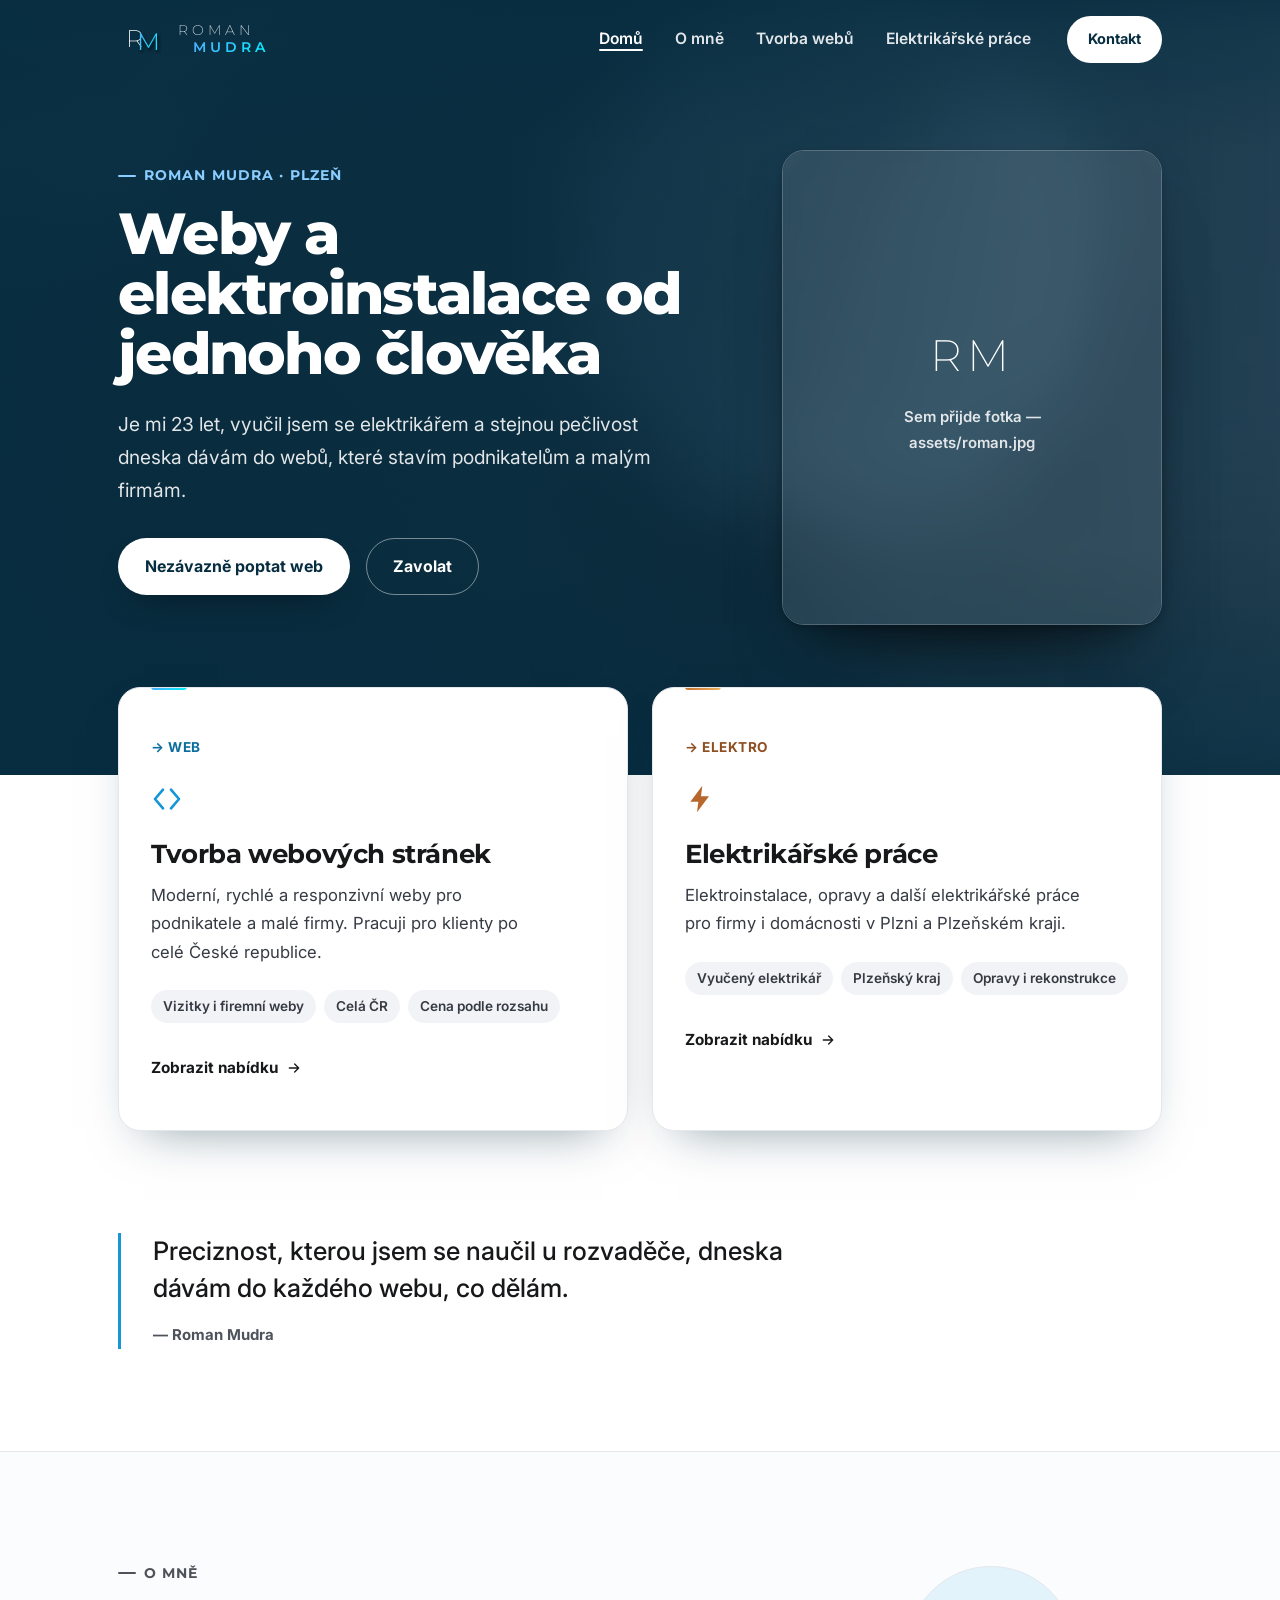
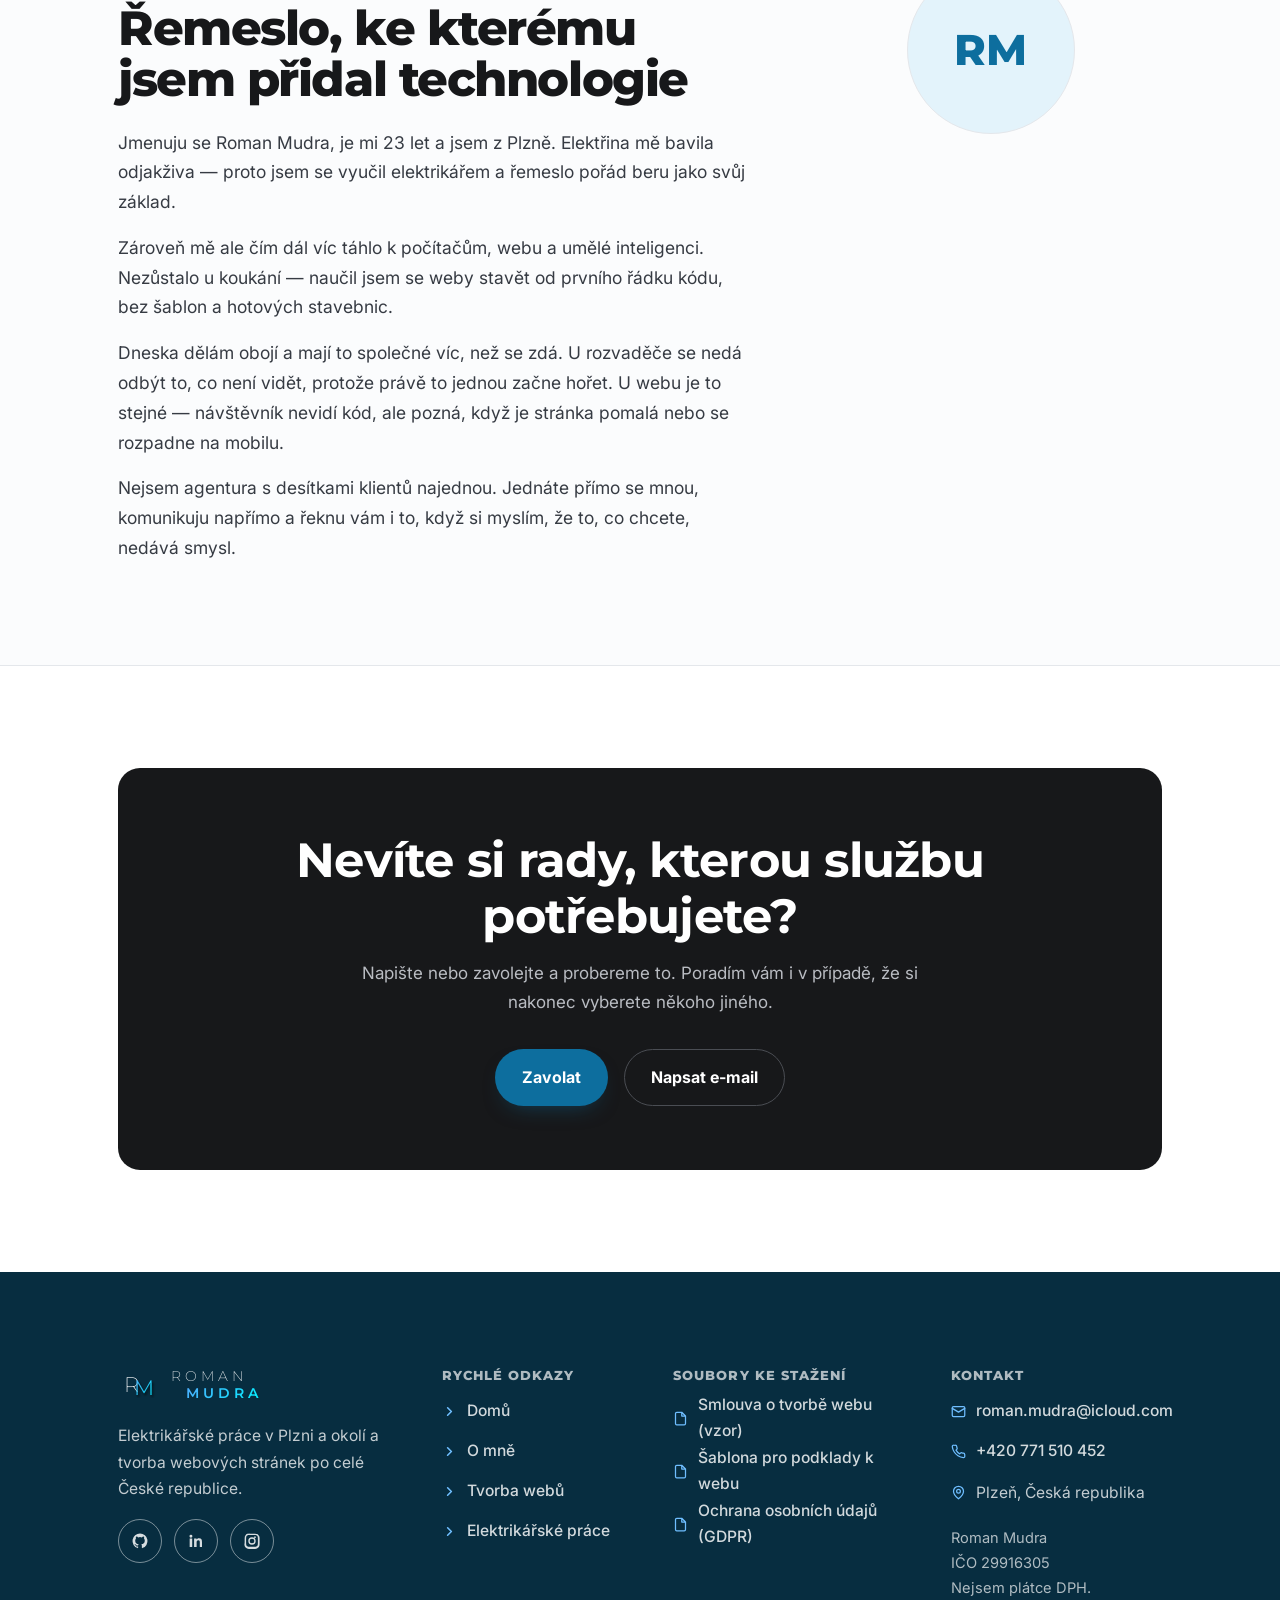
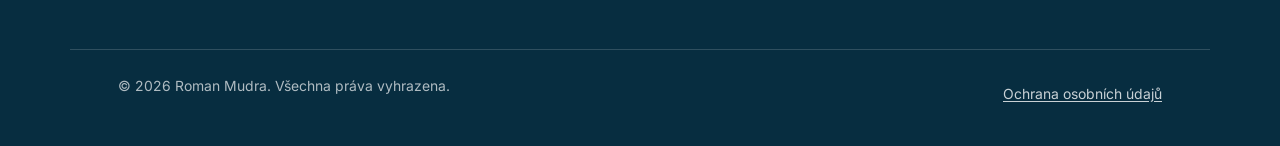
==== commit 2bbdc7a7: "y" ====
--- a/index.html
+++ b/index.html
@@ -39,7 +39,7 @@
 <link rel="preconnect" href="https://fonts.googleapis.com">
 <link rel="preconnect" href="https://fonts.gstatic.com" crossorigin>
 <link href="https://fonts.googleapis.com/css2?family=Inter:wght@400;500;600;700&family=Montserrat:wght@200;300;400;500;600;700;800&display=swap" rel="stylesheet">
-<link rel="stylesheet" href="assets/styl.css?v=5">
+<link rel="stylesheet" href="assets/styl.css?v=6">
 
 <script type="application/ld+json">
 {
--- a/assets/styl.css
+++ b/assets/styl.css
@@ -41,8 +41,12 @@
 :root{
   --paper: #FFFFFF;
   /* Skoro bílá, ne šedá. Odlišení sekcí obstarává vlasová linka
-     nahoře a dole — plocha už jen naznačuje, že jde o jiný blok. */
-  --paper-alt: #F8F9FB;
+     nahoře a dole — plocha už jen naznačuje, že jde o jiný blok.
+     Používá se JEN na velké pruhy sekcí. */
+  --paper-alt: #FBFCFD;
+  /* Drobné výplně uvnitř bílých karet (štítky, citace, spodek
+     balíčku) potřebují víc tónu, jinak by na bílé zmizely. */
+  --fill-soft: #F1F3F6;
   --card: #FFFFFF;
   --ink: #17181A;
   /* Barva běžného textu. Původní #63666C mělo na šedém pruhu kontrast
@@ -137,7 +141,9 @@
 .container--narrow{ max-width: 760px; }
 .container--reading{ max-width: 720px; }
 .section{ padding-block: var(--sekce-y); position: relative; }
-.section--alt{ background: var(--paper-alt); border-block: 1px solid var(--line-soft); }
+/* Čím světlejší plocha, tím víc práce odvádí linka — plocha už sekci
+   sama neoddělí, takže linka je z tmavší --line, ne --line-soft. */
+.section--alt{ background: var(--paper-alt); border-block: 1px solid var(--line); }
 .section--flush-top{ padding-top: 0; }
 
 /* kotvy pod lepivou hlavičkou nesmí skončit schované pod ní */
@@ -430,7 +436,7 @@
 .tile-title{ font-size: 1.55rem; margin-bottom: var(--space-3); }
 .tile-desc{ font-size: .98rem; color: var(--ink-soft); max-width: 40ch; }
 .tile-points{ display: flex; flex-wrap: wrap; gap: var(--space-2); margin-top: var(--space-5); }
-.tile-point{ font-size: .8rem; font-weight: 600; color: var(--ink-soft); background: var(--paper-alt); border-radius: var(--radius-full); padding: 5px 12px; }
+.tile-point{ font-size: .8rem; font-weight: 600; color: var(--ink-soft); background: var(--fill-soft); border-radius: var(--radius-full); padding: 5px 12px; }
 .tile-cta{ display: inline-flex; align-items: center; gap: 8px; font-size: .9rem; font-weight: 700; color: var(--ink); margin-top: var(--space-6); }
 .tile-cta svg{ width: 16px; height: 16px; transition: transform .25s var(--ease); }
 .tile:hover .tile-cta svg{ transform: translateX(4px); }
@@ -509,10 +515,12 @@
 
 /* ---------- Oblast působnosti ---------- */
 .area-chips{ display: flex; flex-wrap: wrap; gap: var(--space-3); margin-top: var(--space-6); }
-.area-chip{ font-size: .88rem; font-weight: 600; padding: 10px 16px; border: 1px solid var(--line); border-radius: var(--radius-sm); color: var(--ink); background: var(--paper); }
+/* Výplň, ne bílá. Štítky leží na skoro bílém pruhu, takže bílé
+   pozadí by z nich udělalo jen text v tenkém rámečku. */
+.area-chip{ font-size: .88rem; font-weight: 600; padding: 10px 16px; border: 1px solid var(--line); border-radius: var(--radius-sm); color: var(--ink); background: var(--fill-soft); }
 
 /* ---------- Formulář ---------- */
-.form-panel{ background: var(--paper-alt); border: 1px solid var(--line); border-radius: var(--radius-lg); padding: var(--space-7); }
+.form-panel{ background: var(--fill-soft); border: 1px solid var(--line); border-radius: var(--radius-lg); padding: var(--space-7); }
 .form-grid{ display: grid; grid-template-columns: 1fr 1fr; gap: var(--space-5); }
 .form-field{ display: flex; flex-direction: column; gap: var(--space-2); }
 .form-field--full{ grid-column: 1 / -1; }
@@ -660,7 +668,7 @@
 .faze-seznam{ display: flex; flex-direction: column; gap: var(--space-3); }
 .faze-polozka{ display: flex; gap: var(--space-3); font-size: .95rem; color: var(--ink); align-items: flex-start; font-weight: 500; }
 .faze-polozka svg{ width: 16px; height: 16px; color: var(--brand); flex-shrink: 0; margin-top: 4px; }
-.balicek-pata{ background: var(--paper-alt); padding: var(--space-6) var(--space-7); text-align: center; border-top: 1px solid var(--line); }
+.balicek-pata{ background: var(--fill-soft); padding: var(--space-6) var(--space-7); text-align: center; border-top: 1px solid var(--line); }
 /* :not() je tu schválně — bez něj by tenhle selektor chytil i poznámku
    pod tlačítkem a udělal z ní druhý tučný nadpis. */
 .balicek-pata > p:not(.balicek-pozn){ font-weight: 700; color: var(--ink); margin-bottom: var(--space-4); }
@@ -682,7 +690,7 @@
 .pripad h3{ font-size: clamp(1.35rem, 1.1rem + 1.1vw, 1.8rem); margin-top: var(--space-2); letter-spacing: -0.025em; }
 .pripad-popis{ margin-top: var(--space-4); font-size: .98rem; }
 .pripad-citat{
-  margin-top: var(--space-5); background: var(--paper-alt); border-left: 3px solid var(--brand);
+  margin-top: var(--space-5); background: var(--fill-soft); border-left: 3px solid var(--brand);
   border-radius: 0 var(--radius-sm) var(--radius-sm) 0; padding: var(--space-5);
 }
 .pripad-citat p{ font-size: .95rem; font-style: italic; color: var(--ink); }
@@ -692,7 +700,7 @@
 .pripad-odkaz:hover svg{ transform: translate(3px,-3px); }
 .pripad-nahled{
   display: block; border-radius: var(--radius-md); overflow: hidden; border: 1px solid var(--line);
-  background: var(--paper-alt); position: relative; aspect-ratio: 16 / 11;
+  background: var(--fill-soft); position: relative; aspect-ratio: 16 / 11;
   transition: transform .3s var(--ease), box-shadow .3s var(--ease);
 }
 .pripad-nahled:hover{ transform: translateY(-3px); box-shadow: 0 22px 44px -28px rgba(23,24,26,.4); }
@@ -714,7 +722,7 @@
 .galerie{ display: grid; grid-template-columns: repeat(3, 1fr); gap: var(--space-4); }
 .galerie-polozka{
   position: relative; border-radius: var(--radius-md); overflow: hidden;
-  border: 1px solid var(--line); background: var(--paper-alt); aspect-ratio: 4 / 3;
+  border: 1px solid var(--line); background: var(--fill-soft); aspect-ratio: 4 / 3;
   transition: transform .3s var(--ease), box-shadow .3s var(--ease);
 }
 .galerie-polozka:hover{ transform: translateY(-3px); box-shadow: 0 22px 44px -28px rgba(23,24,26,.45); }
